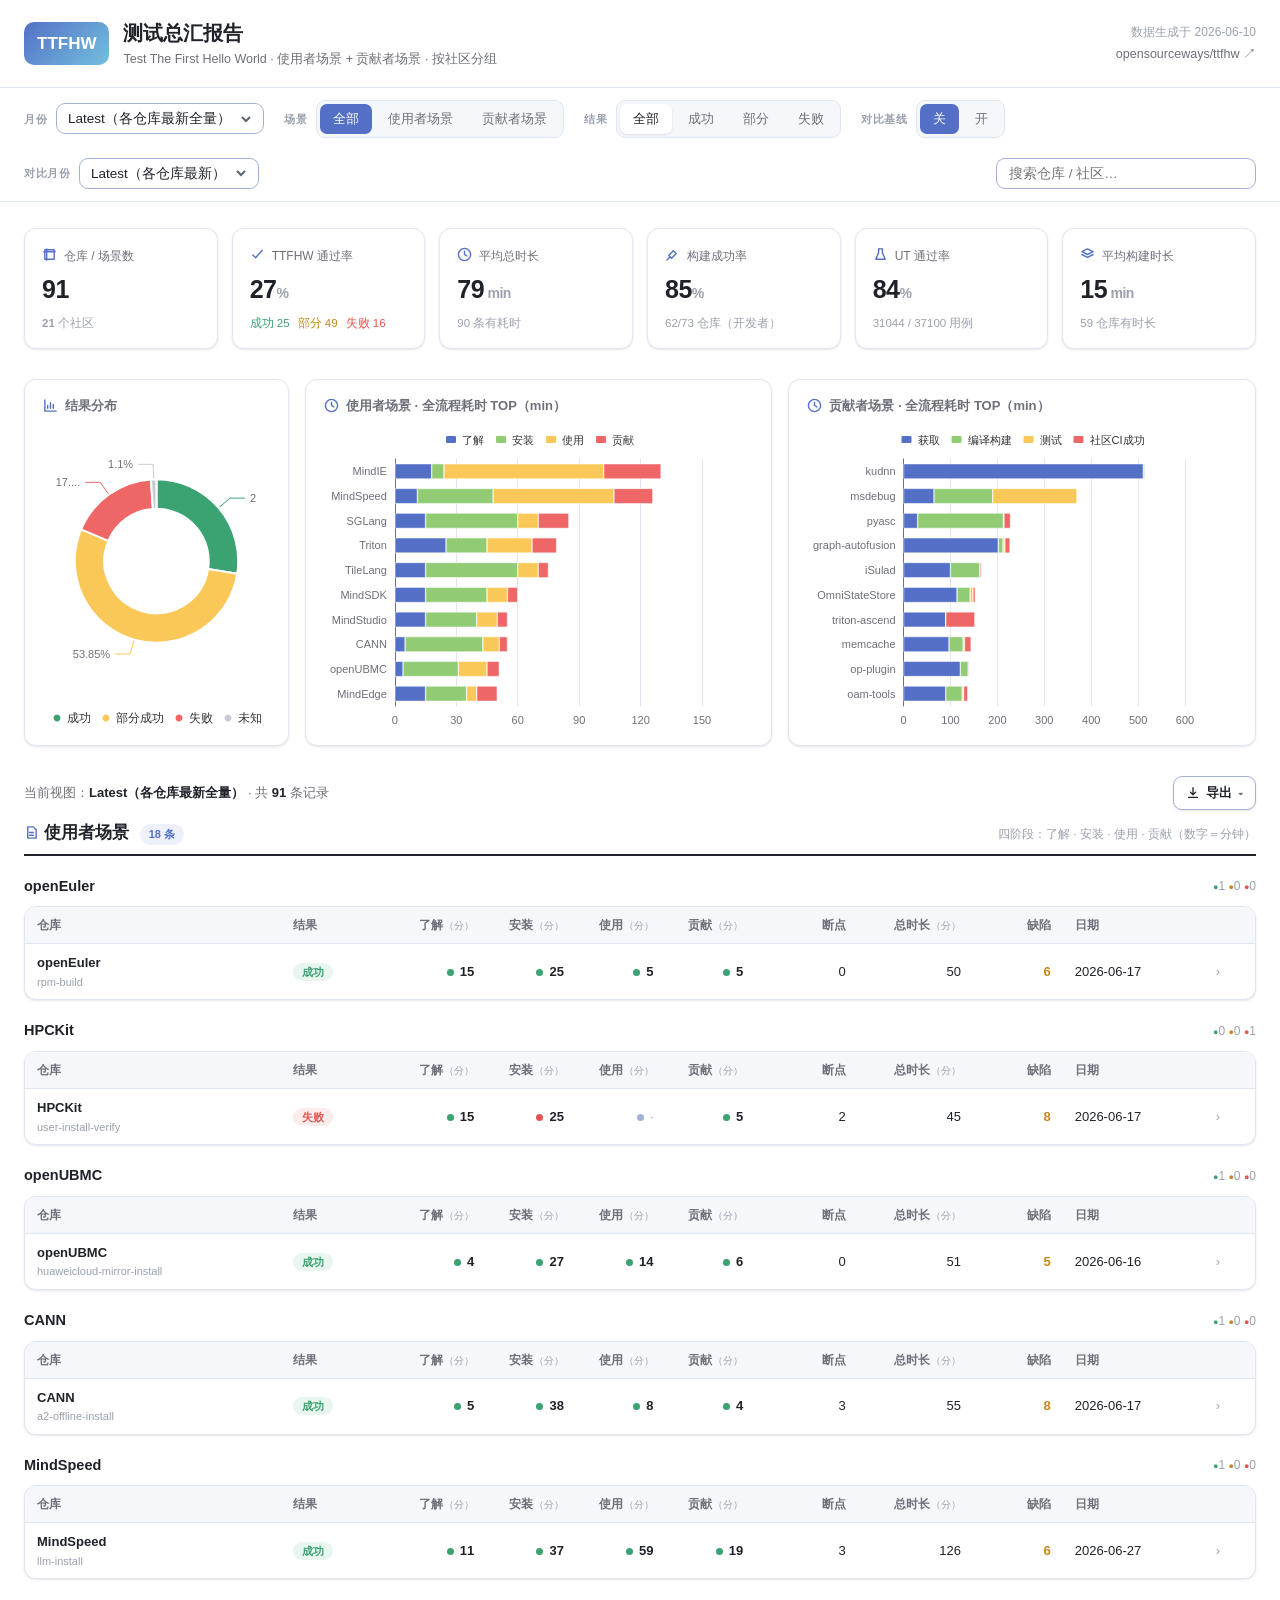
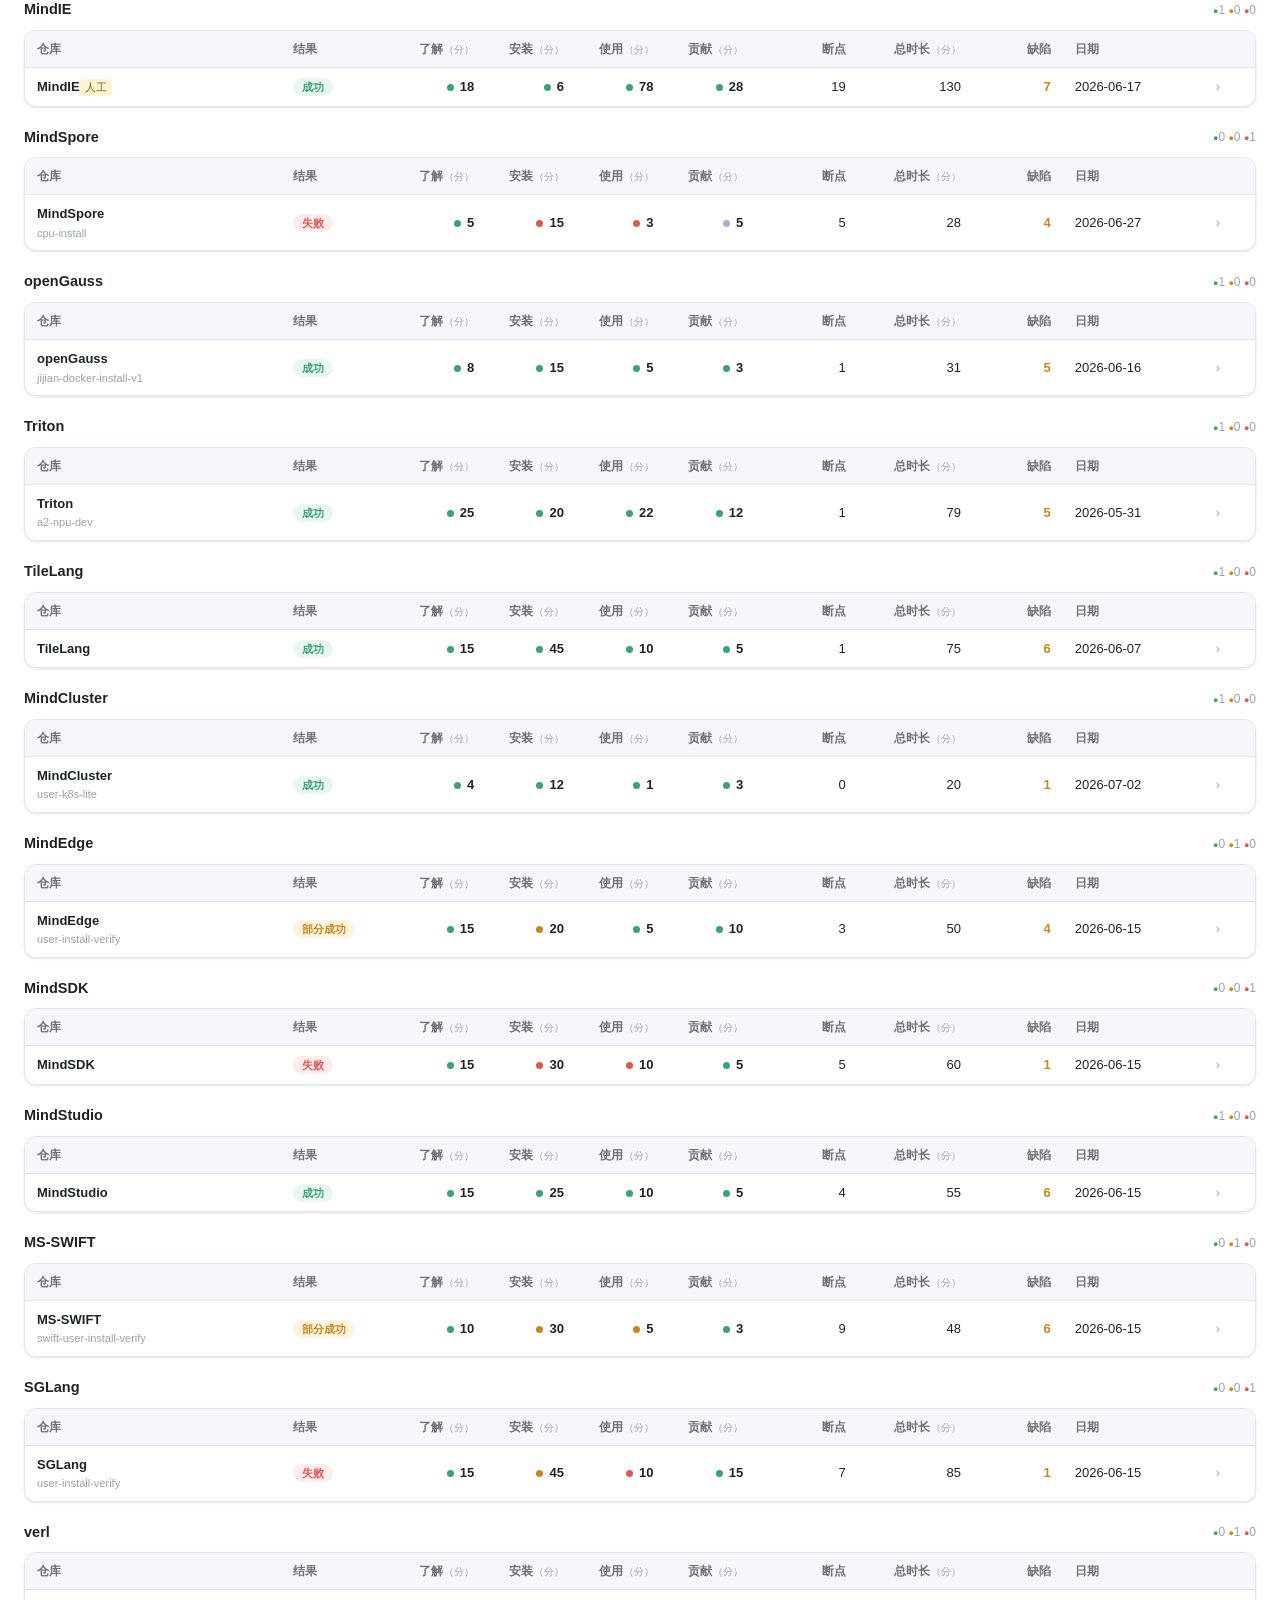
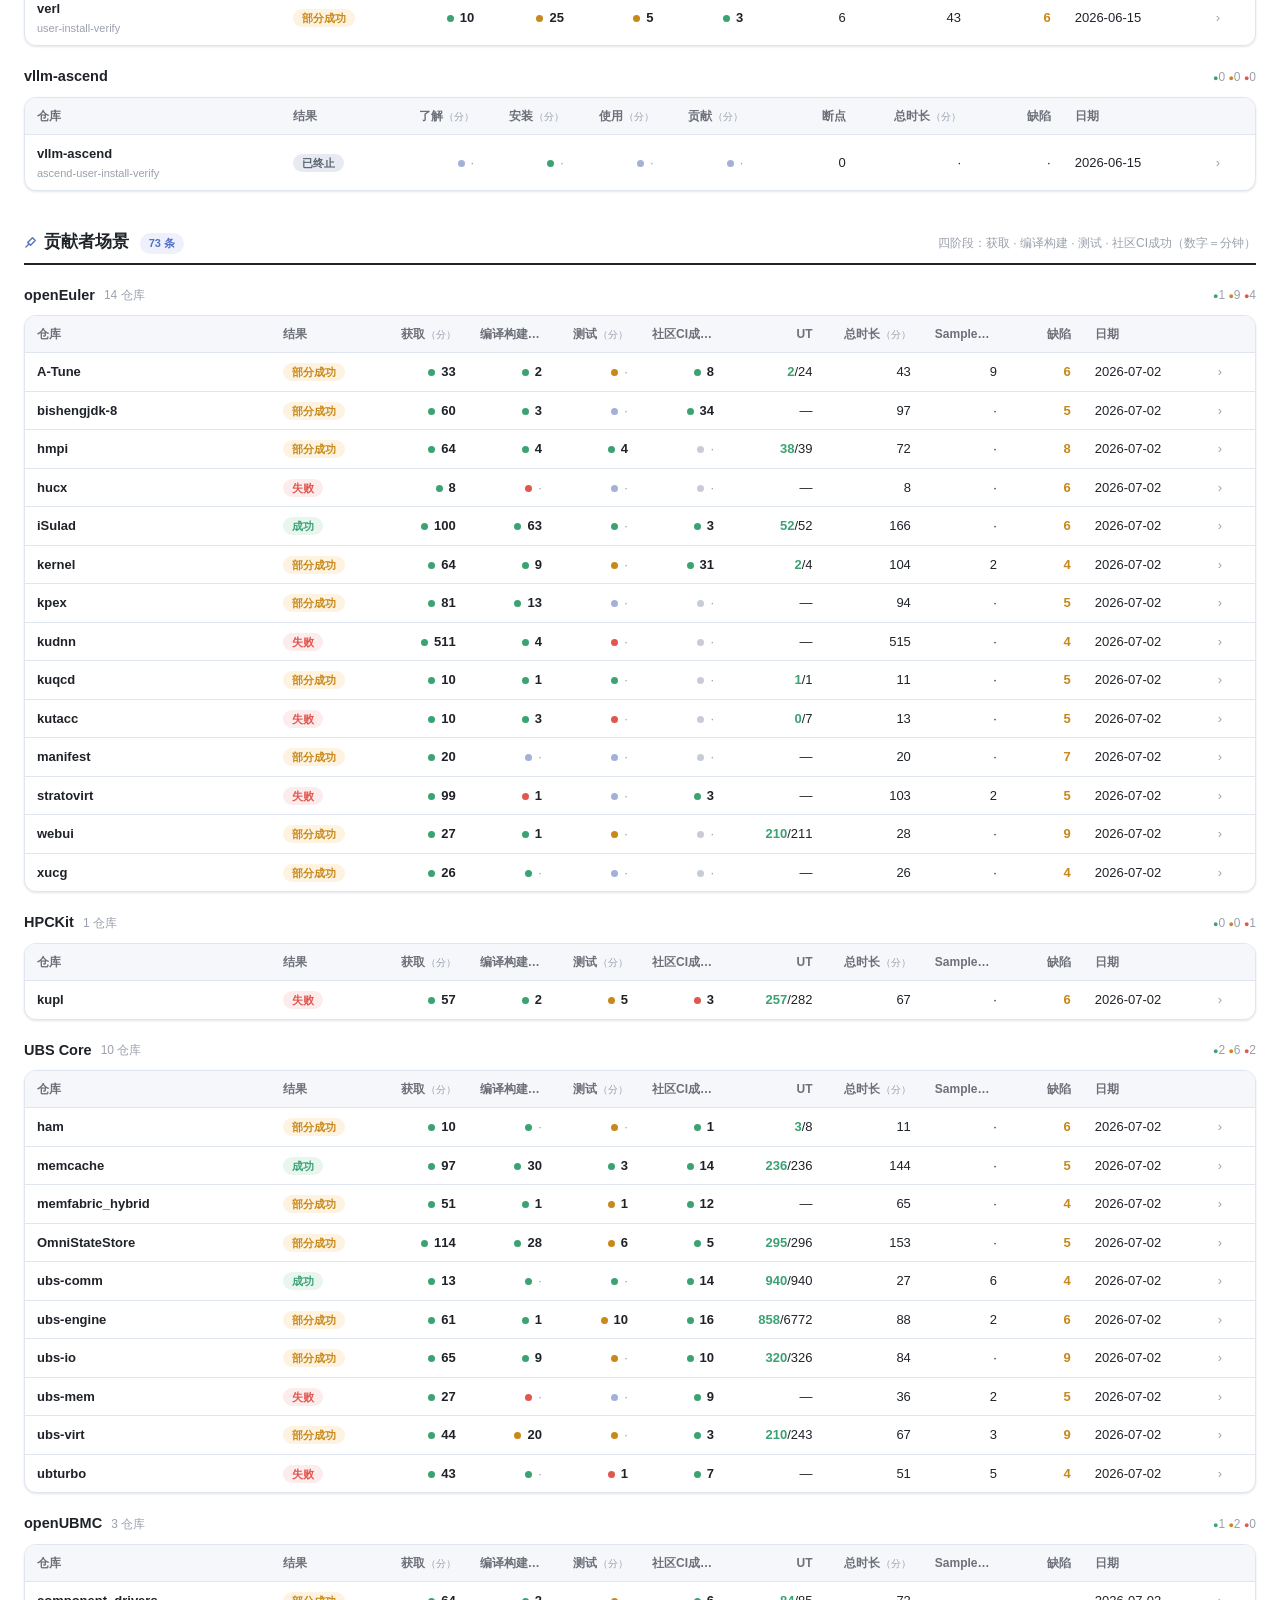
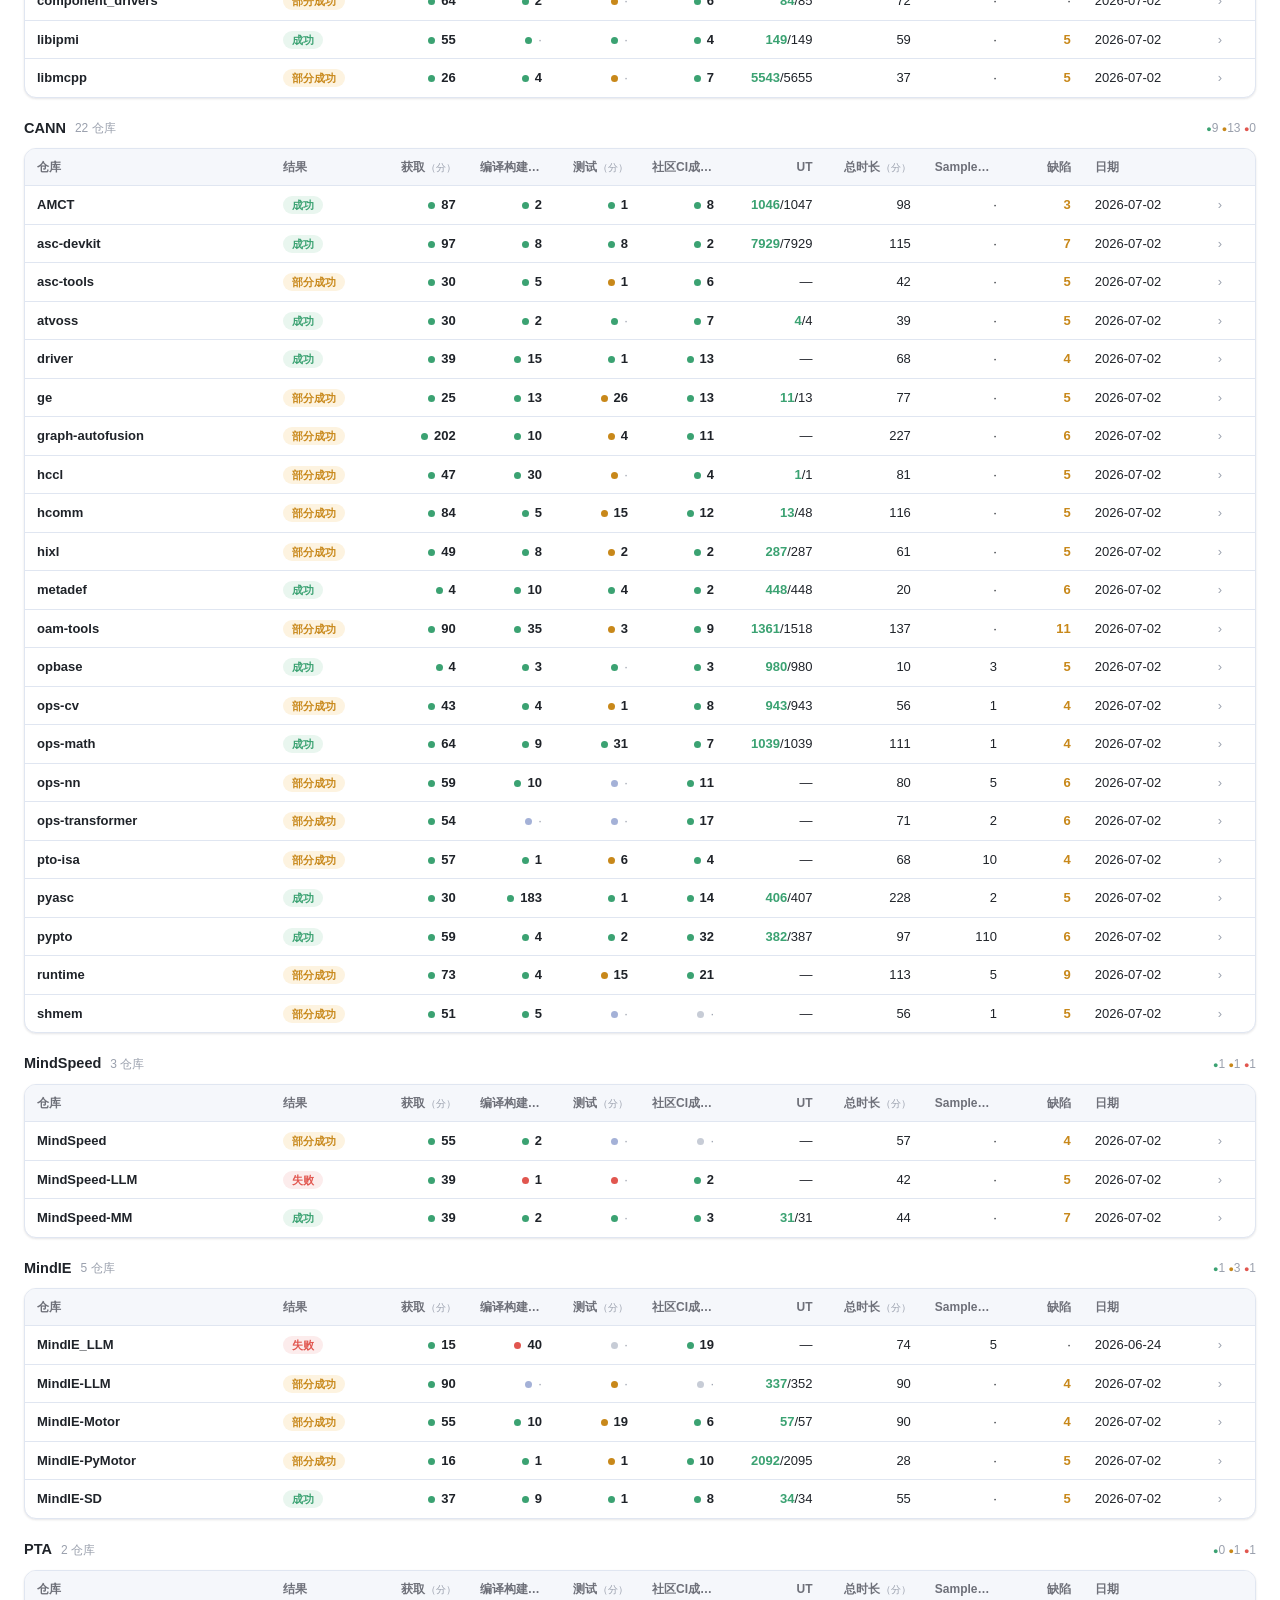
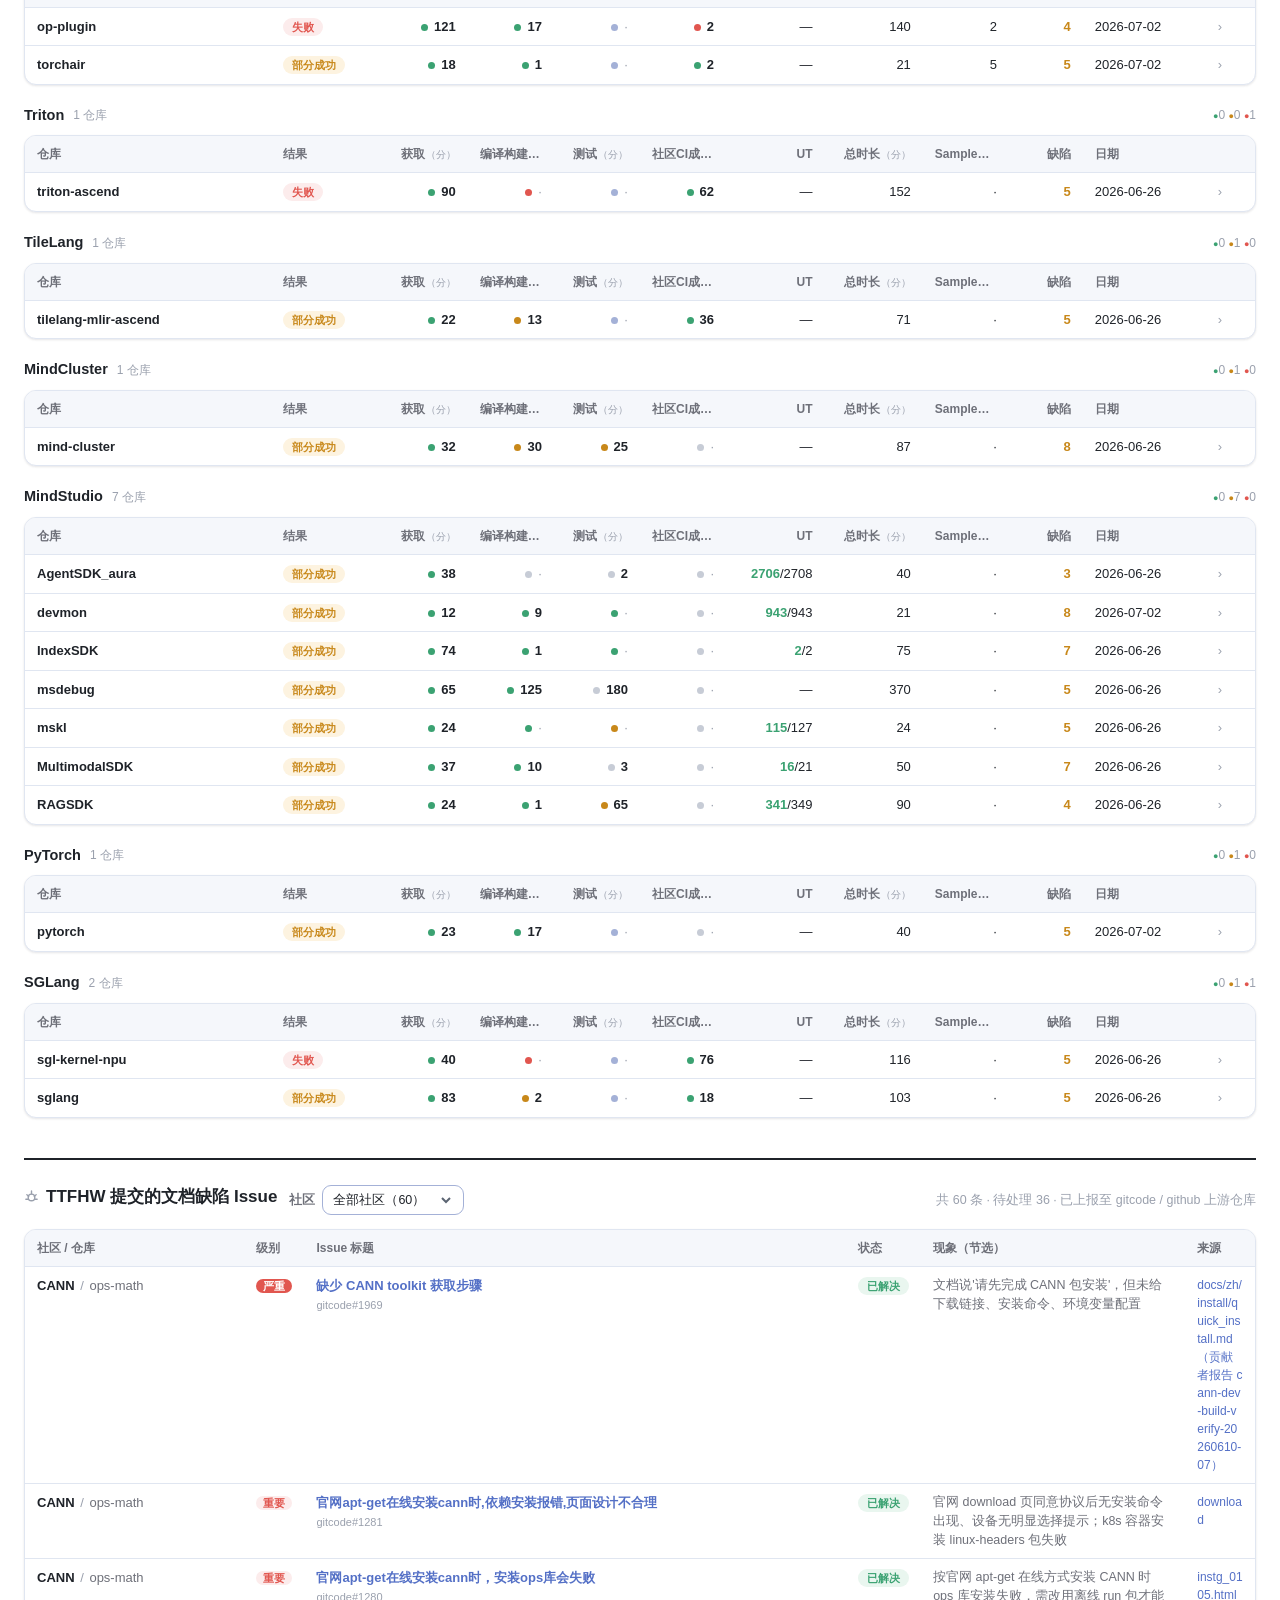
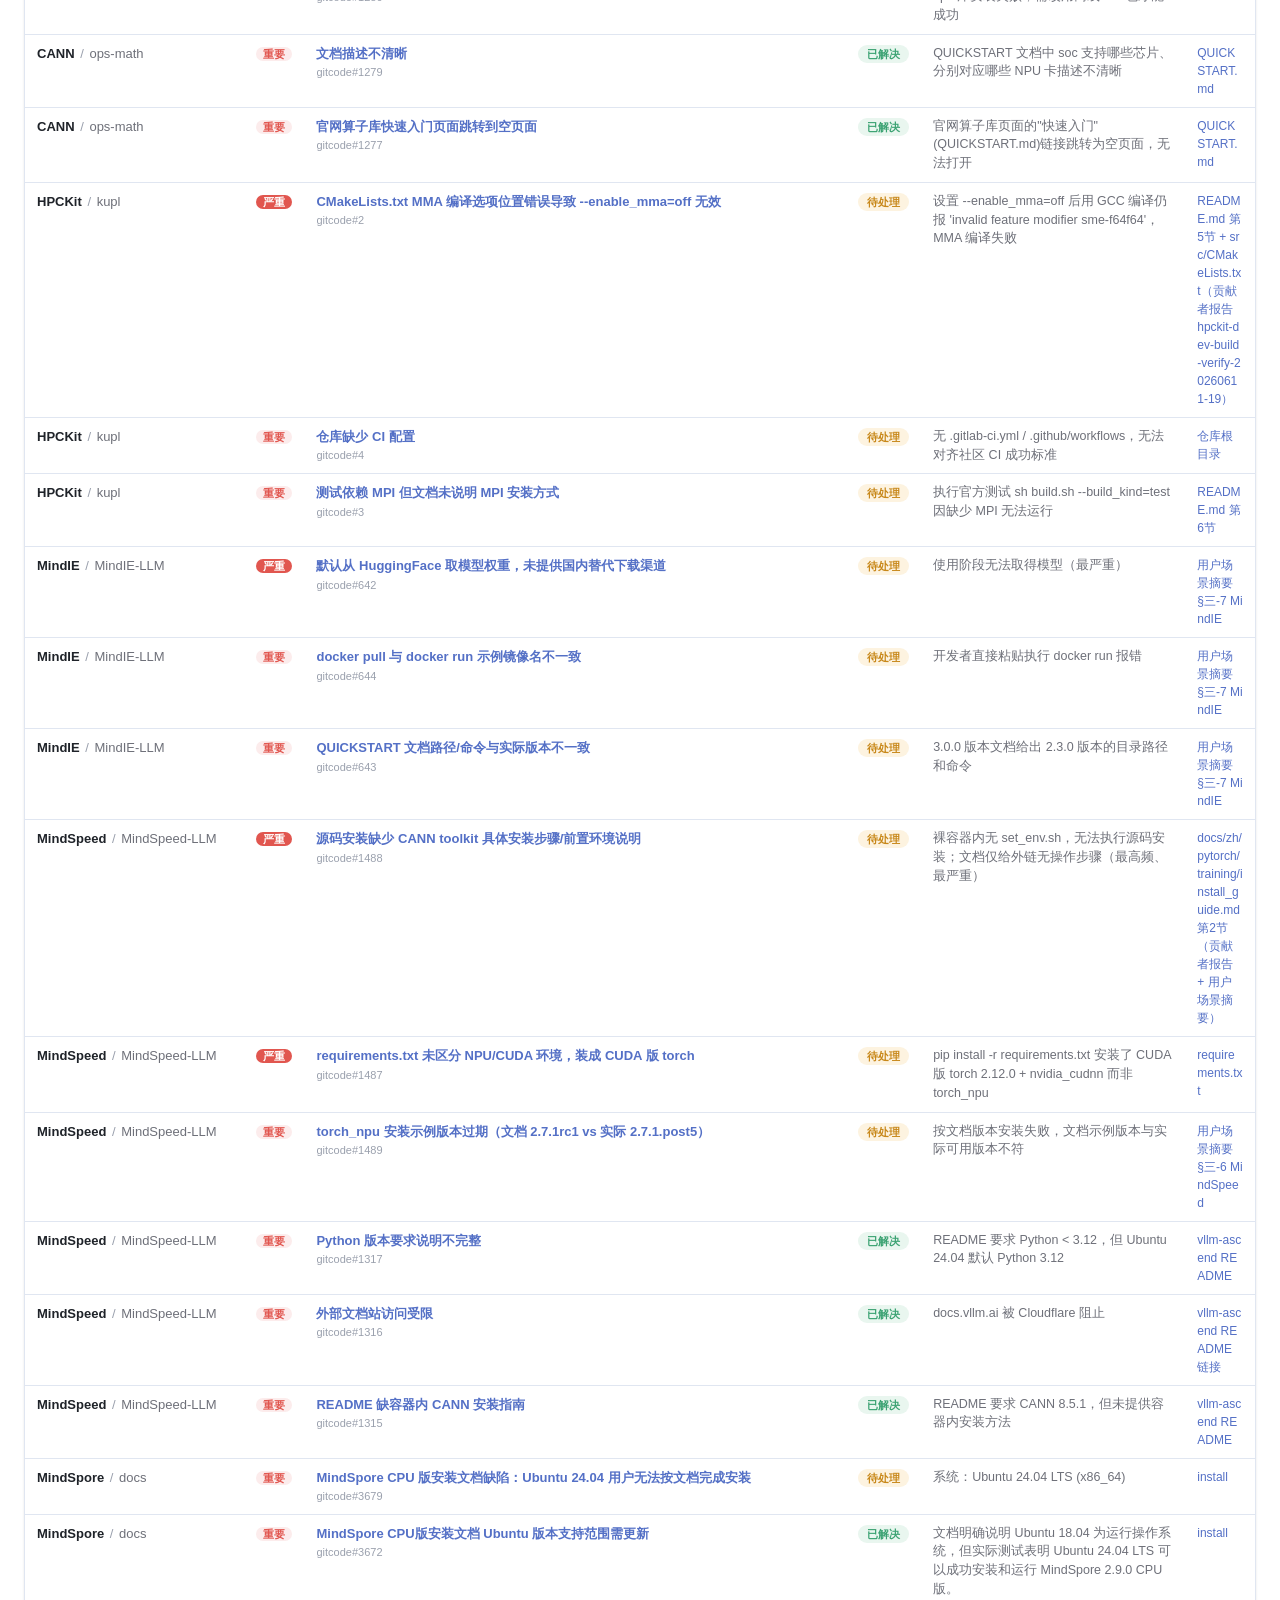
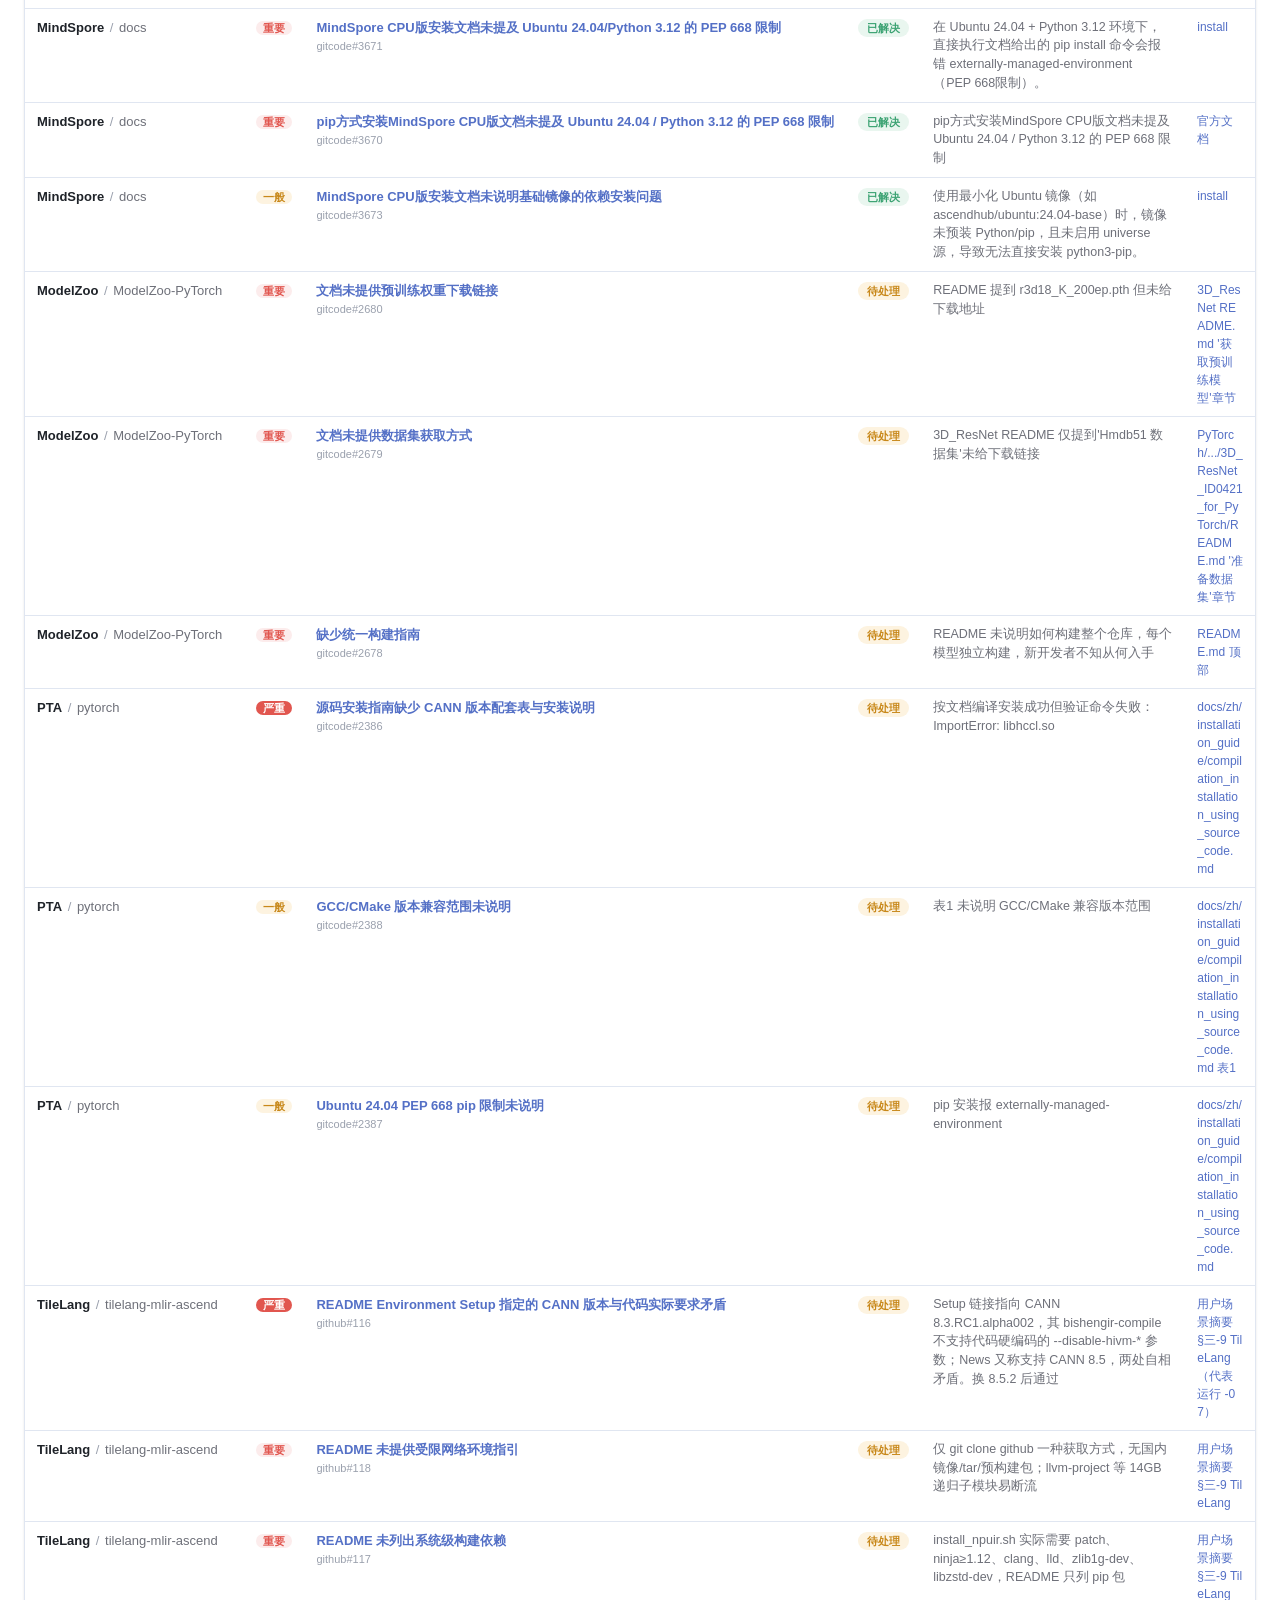
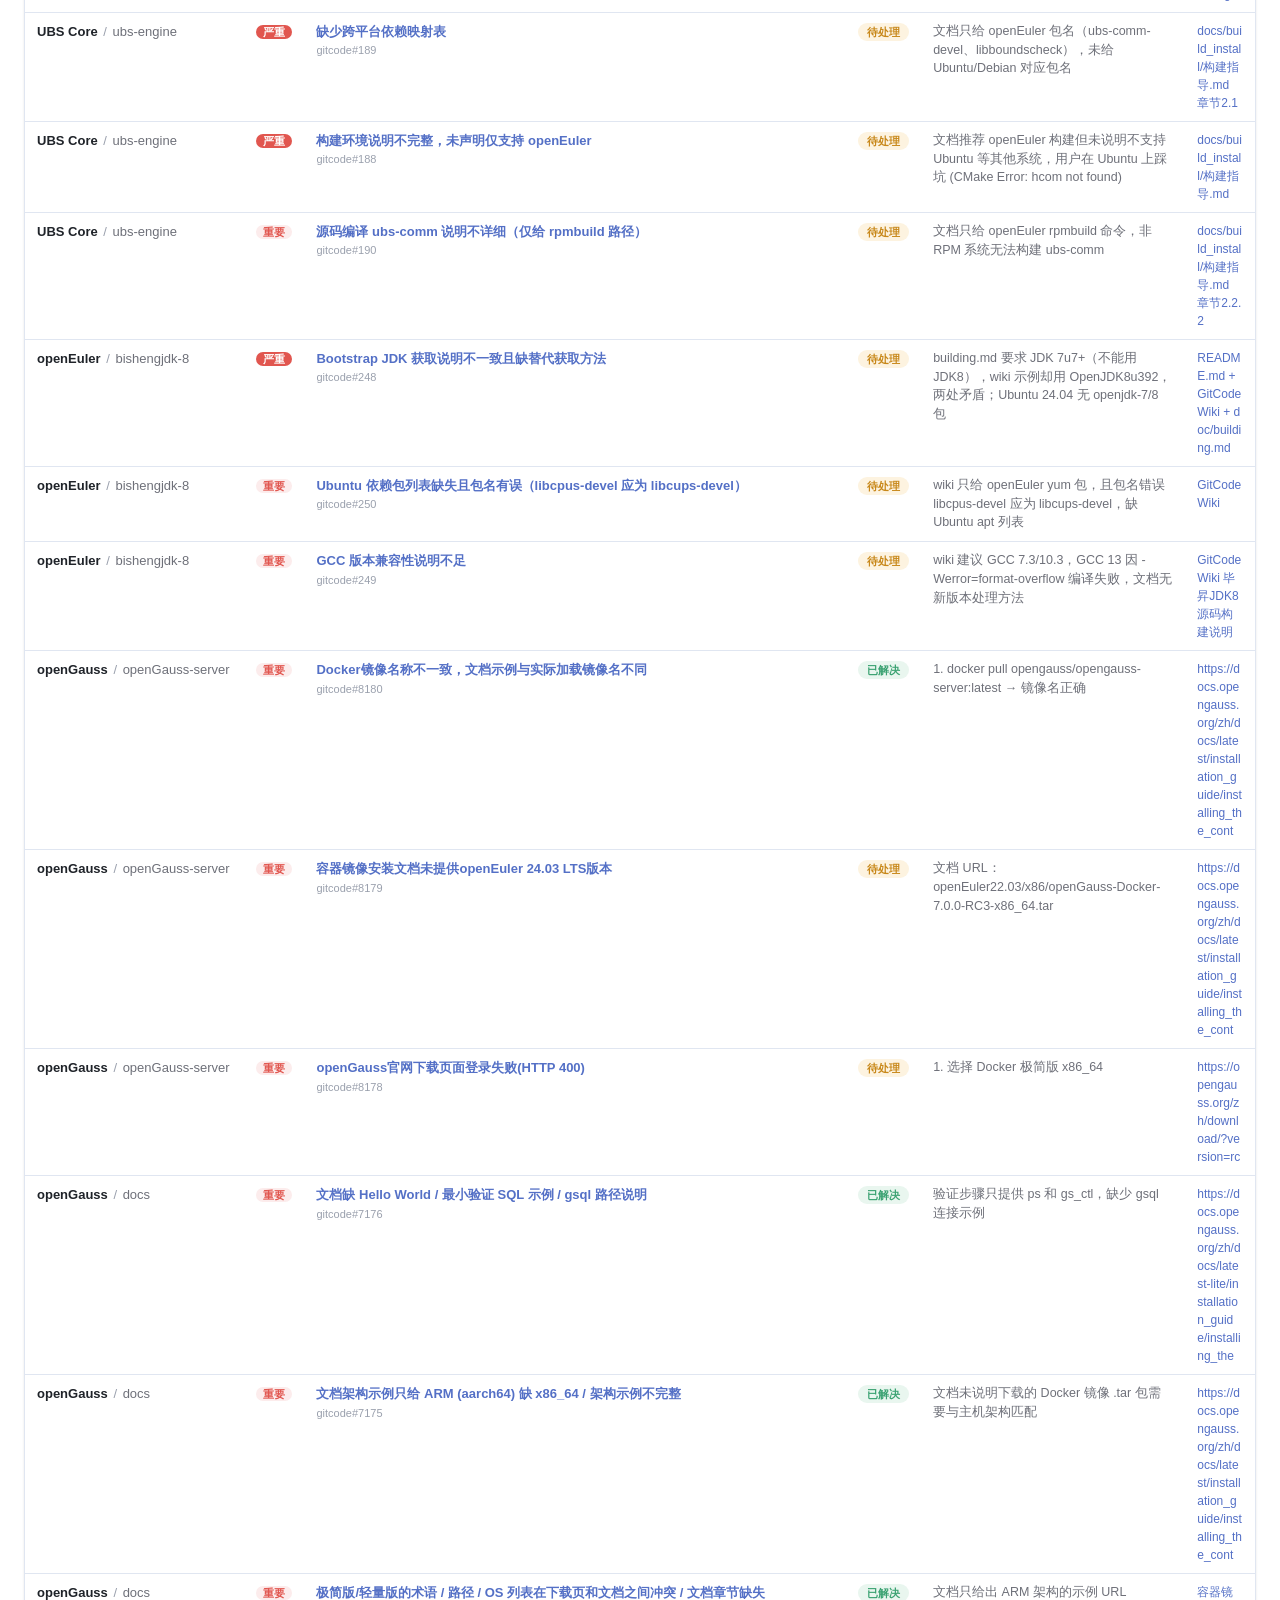
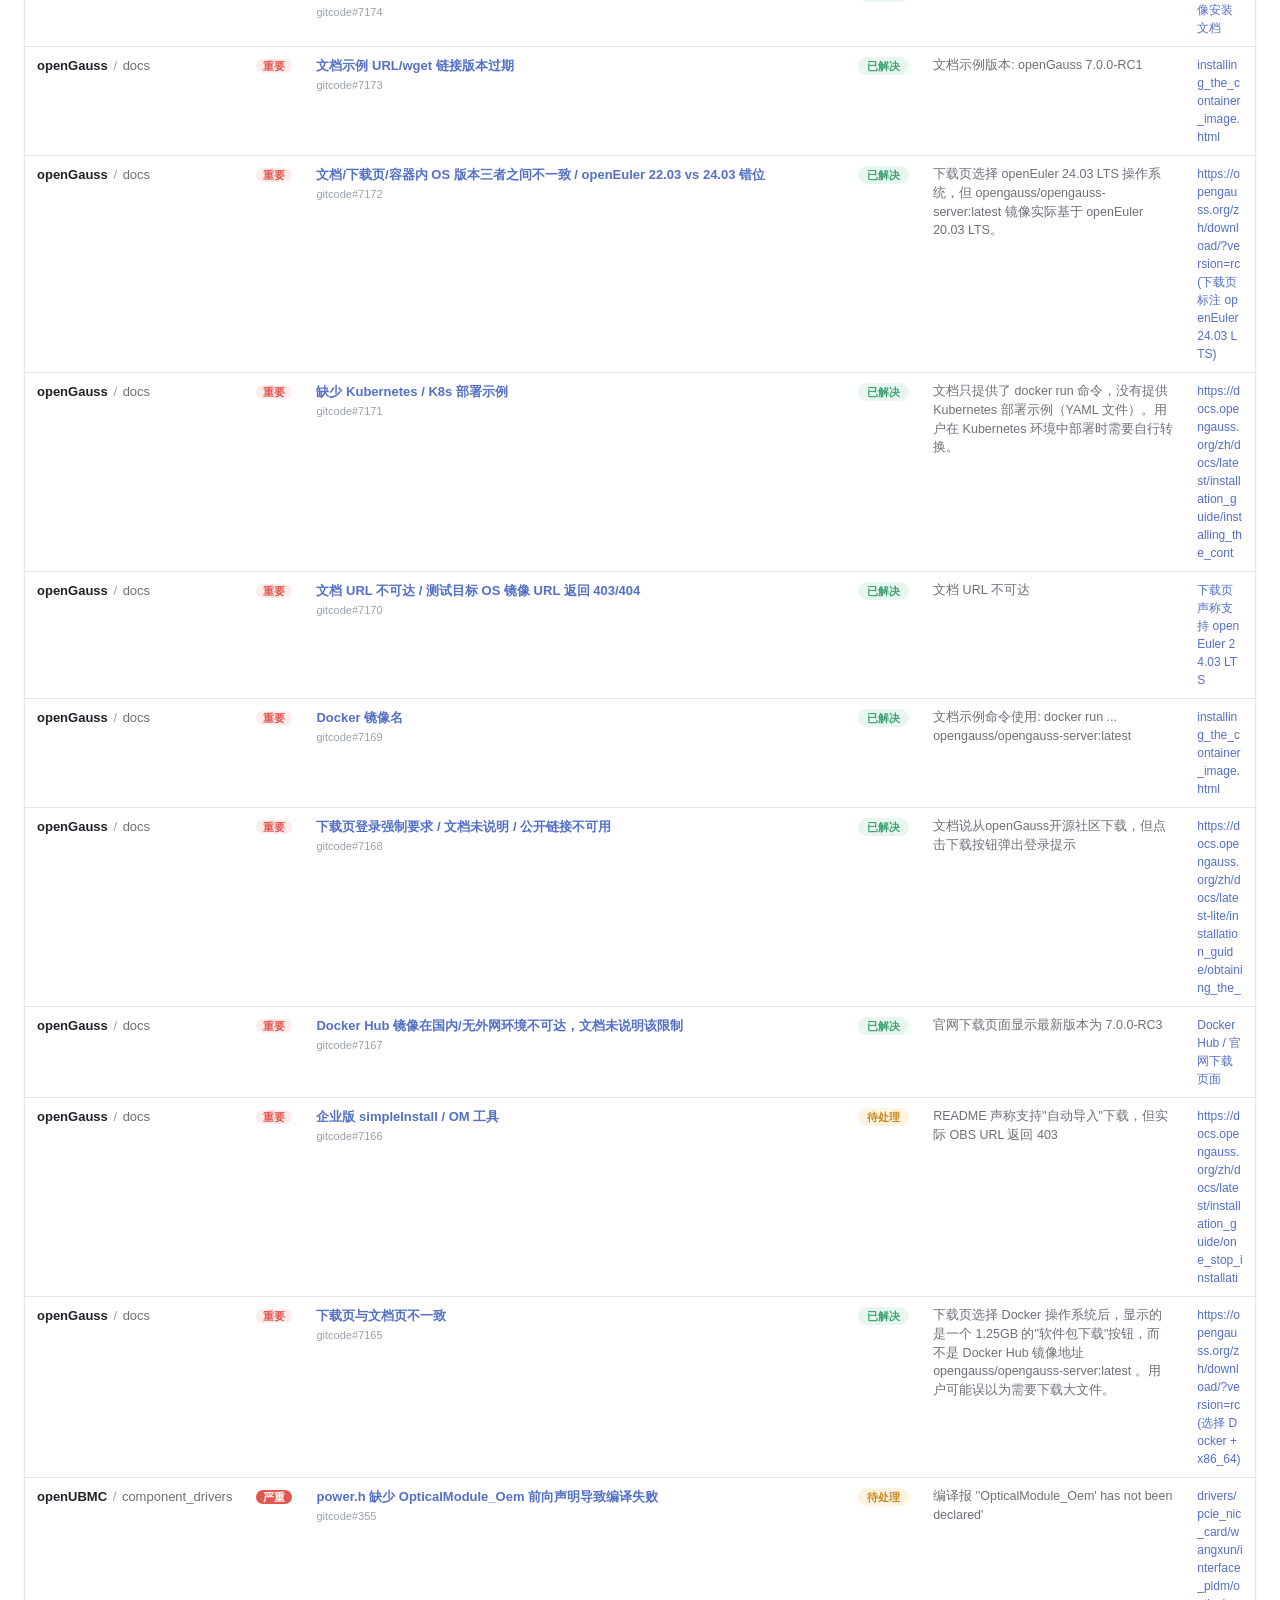
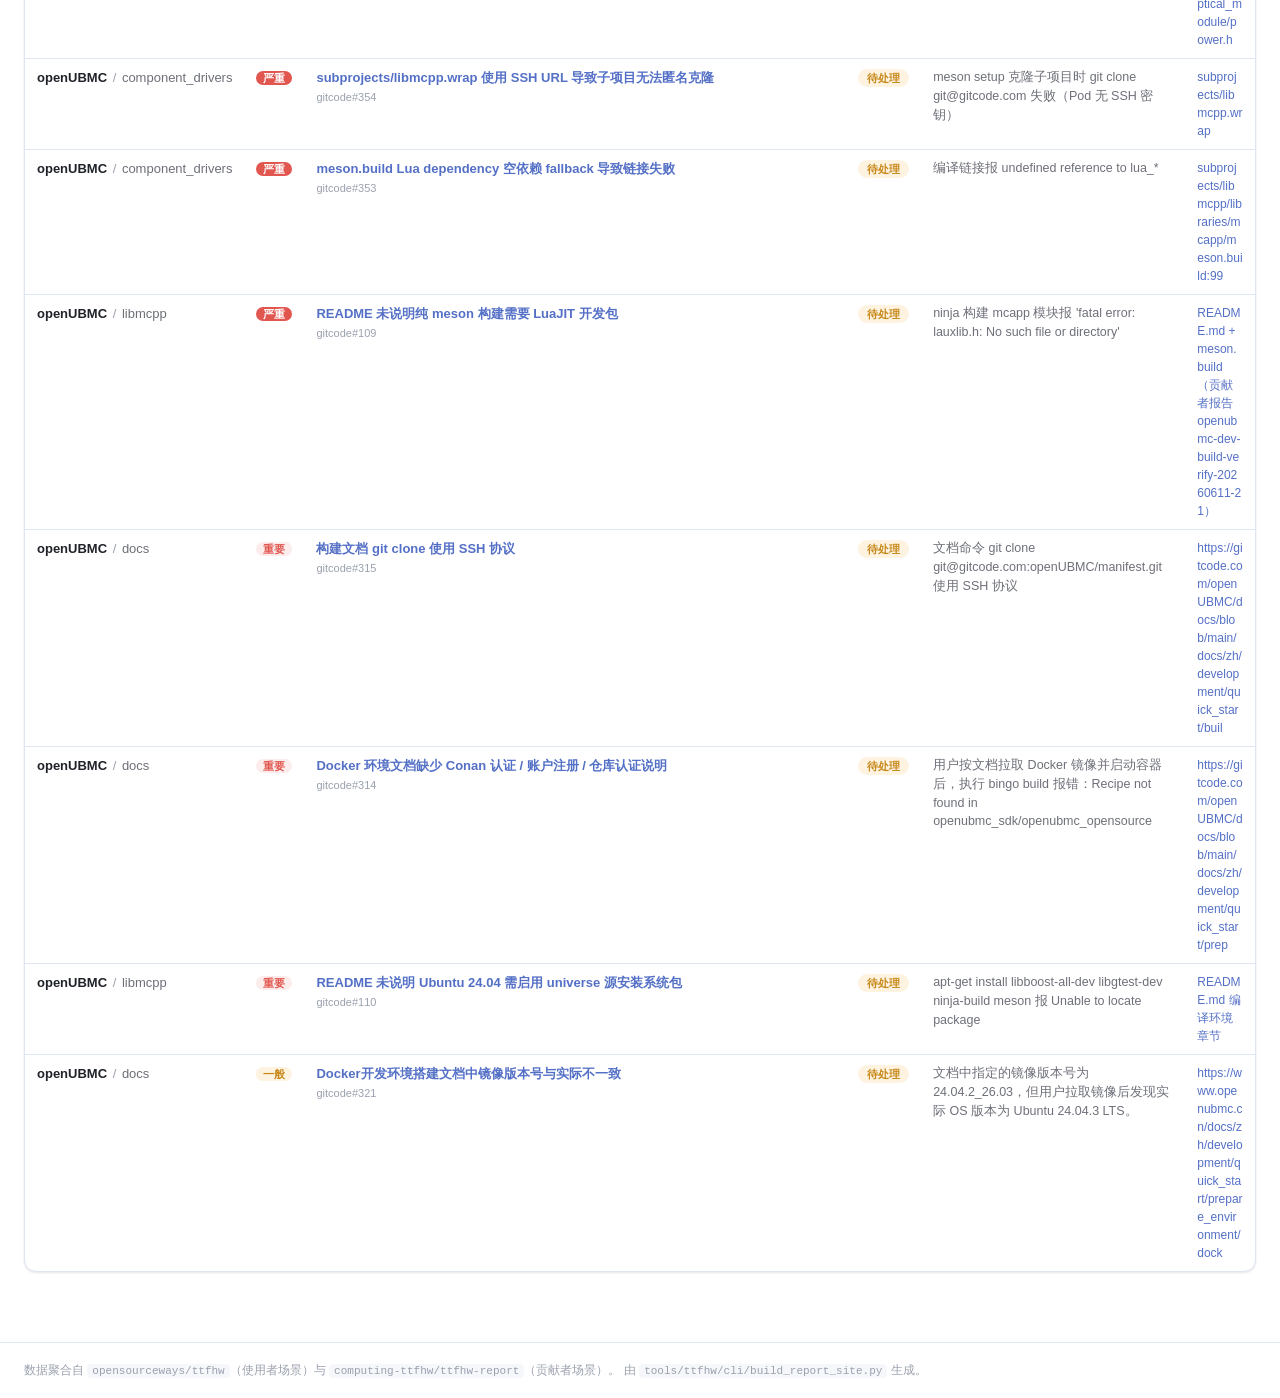
==== index.html @ 5ee88b04 "fix(report): 使用者场景详情页缺陷级别抽取 + 历史记录显示摘要 问题1（缺陷 级别/来源/建议 空白）：使用者场景源数据是扁平字符串、级别写在标题括号里 （如「版本信息过期（重要）」），" ====
<!DOCTYPE html>
<html lang="zh-CN">
<head>
  <meta charset="UTF-8" />
  <meta name="viewport" content="width=device-width, initial-scale=1.0" />
  <title>TTFHW 测试总汇报告</title>
  <meta name="description" content="TTFHW —— 使用者场景 + 贡献者场景 文档可用性测试总汇报告，按社区分组、按月份筛选" />
  <script>
    // SPA 干净路径回退解码：404.html 把 /report/WSL_x 重定向到 /?/report/WSL_x，这里还原成 /report/WSL_x
    (function (l) {
      if (l.search[1] === "/") {
        var decoded = l.search.slice(1).split("&").map(function (s) { return s.replace(/~and~/g, "&"); }).join("?");
        window.history.replaceState(null, null, l.pathname.slice(0, -1) + decoded + l.hash);
      }
    }(window.location));
  </script>
  <link rel="stylesheet" href="./styles.css?v=20260707a" />
</head>
<body>
  <header class="site-header">
    <div class="header-inner">
      <div class="brand">
        <span class="logo">TTFHW</span>
        <div class="brand-text">
          <h1>测试总汇报告</h1>
          <p>Test The First Hello World · 使用者场景 + 贡献者场景 · 按社区分组</p>
        </div>
      </div>
      <div class="header-meta">
        <span id="genAt" class="gen-at"></span>
        <a class="repo-link" href="https://github.com/opensourceways/ttfhw" target="_blank" rel="noopener">opensourceways/ttfhw ↗</a>
      </div>
    </div>
  </header>

  <div class="controls">
    <div class="controls-inner">
      <div class="control-group">
        <label for="monthSel">月份</label>
        <select id="monthSel" class="select"></select>
      </div>
      <div class="control-group">
        <label>场景</label>
        <div id="scenarioTabs" class="tabs">
          <button class="tab active" data-scenario="all">全部</button>
          <button class="tab" data-scenario="user">使用者场景</button>
          <button class="tab" data-scenario="developer">贡献者场景</button>
        </div>
      </div>
      <div class="control-group">
        <label>结果</label>
        <div id="resultChips" class="chips">
          <button class="chip active" data-result="all">全部</button>
          <button class="chip" data-result="success">成功</button>
          <button class="chip" data-result="partial">部分</button>
          <button class="chip" data-result="failed">失败</button>
        </div>
      </div>
      <div class="control-group">
        <label>对比基线</label>
        <div id="cmpToggle" class="tabs">
          <button class="tab active" data-cmp="off">关</button>
          <button class="tab" data-cmp="on">开</button>
        </div>
      </div>
      <div class="control-group" id="cmpMonthGroup" hidden>
        <label for="cmpMonthSel">对比月份</label>
        <select id="cmpMonthSel" class="select"></select>
      </div>
      <div class="control-group grow">
        <input id="search" class="search" type="search" placeholder="搜索仓库 / 社区…" />
      </div>
    </div>
  </div>

  <main class="container">
    <section id="stats" class="stats"></section>
    <section id="charts" class="charts"></section>
    <div id="tableToolbar" class="table-toolbar">
      <div class="tt-left" id="ttInfo"></div>
      <div class="tt-right">
        <div class="export-wrap">
          <button id="exportBtn" class="btn-export" type="button"><svg viewBox="0 0 16 16" width="14" height="14" fill="none" stroke="currentColor" stroke-width="1.5" stroke-linecap="round" stroke-linejoin="round"><path d="M8 2v8M5 7l3 3 3-3M3 13h10"/></svg> 导出<span class="caret">▾</span></button>
          <div id="exportMenu" class="export-menu" hidden></div>
        </div>
      </div>
    </div>
    <div id="content"></div>
    <div id="empty" class="empty" hidden>当前筛选条件下没有数据。</div>
    <section id="issues" class="issues-section"></section>
  </main>

  <footer class="site-footer">
    <p>数据聚合自 <code>opensourceways/ttfhw</code>（使用者场景）与 <code>computing-ttfhw/ttfhw-report</code>（贡献者场景）。
       由 <code>tools/ttfhw/cli/build_report_site.py</code> 生成。</p>
  </footer>

  <script src="./vendor/echarts.min.js"></script>
  <script src="./app.js?v=20260707a"></script>
</body>
</html>
---- styles.css ----
:root {
  /* 配色对齐 ECharts 主题 metrics/v5.json：主蓝 #5470c6 / 绿 #3ba272 / 黄 #fac858 / 红 #ee6666 / 文字灰 #6E7079 / 边框 #E0E6F1 */
  --bg: #ffffff;
  --bg-soft: #f5f7fb;
  --bg-sub: #fafbfd;
  --border: #E0E6F1;
  --border-strong: #A4B1D7;
  --text: #1f2329;
  --text-dim: #6E7079;
  --text-faint: #9aa0ad;
  --accent: #5470c6;
  --accent-soft: #eef1fb;
  --success: #3ba272; --success-bg: #e9f6ef;
  --partial: #c8881a; --partial-bg: #fdf3e0;
  --failed: #e1564f;  --failed-bg: #fcecec;
  --notrun: #A4B1D7;  --notrun-bg: #eef1f7;
  --unknown:#c7ccd6;  --unknown-bg:#f2f4f8;
  --radius: 12px;
  --shadow: 0 1px 2px rgba(16,24,40,.05), 0 1px 3px rgba(16,24,40,.06);
  --shadow-md: 0 4px 16px -4px rgba(16,24,40,.12);
}
* { box-sizing: border-box; }
html { scroll-behavior: smooth; }
body {
  margin: 0; background: var(--bg); color: var(--text);
  font-family: -apple-system, BlinkMacSystemFont, "Segoe UI", "PingFang SC", "Microsoft YaHei", Roboto, Arial, sans-serif;
  -webkit-font-smoothing: antialiased; font-size: 14px; line-height: 1.5;
}
a { color: var(--accent); text-decoration: none; }
a:hover { text-decoration: underline; }
.mono { font-variant-numeric: tabular-nums; font-feature-settings: "tnum"; }

/* Header */
.site-header { border-bottom: 1px solid var(--border); background: var(--bg); }
.header-inner { max-width: 1280px; margin: 0 auto; padding: 18px 24px; display: flex; align-items: center; justify-content: space-between; gap: 16px; flex-wrap: wrap; }
.brand { display: flex; align-items: center; gap: 14px; }
.logo { font-weight: 800; font-size: 17px; padding: 9px 13px; border-radius: 10px; background: linear-gradient(135deg, #5470c6, #73c0de); color: #fff; }
.brand-text h1 { margin: 0; font-size: 20px; font-weight: 700; }
.brand-text p { margin: 2px 0 0; color: var(--text-dim); font-size: 12.5px; }
.header-meta { display: flex; flex-direction: column; align-items: flex-end; gap: 4px; }
.gen-at { color: var(--text-faint); font-size: 12px; }
.repo-link { color: var(--text-dim); font-size: 12.5px; }

/* Controls */
.controls { position: sticky; top: 0; z-index: 30; background: rgba(255,255,255,.9); backdrop-filter: blur(10px); border-bottom: 1px solid var(--border); }
.controls-inner { max-width: 1280px; margin: 0 auto; padding: 12px 24px; display: flex; align-items: center; gap: 20px; flex-wrap: wrap; }
.control-group { display: flex; align-items: center; gap: 9px; }
.control-group.grow { flex: 1; justify-content: flex-end; min-width: 160px; }
.control-group > label { color: var(--text-faint); font-size: 11px; text-transform: uppercase; letter-spacing: .5px; font-weight: 600; }
.select { appearance: none; background: var(--bg); color: var(--text); border: 1px solid var(--border-strong); border-radius: 9px; padding: 7px 32px 7px 11px; font-size: 13.5px; cursor: pointer;
  background-image: url("data:image/svg+xml,%3Csvg xmlns='http://www.w3.org/2000/svg' width='12' height='12' fill='none' stroke='%235b6472' stroke-width='2'%3E%3Cpath d='M2 4l4 4 4-4'/%3E%3C/svg%3E"); background-repeat: no-repeat; background-position: right 11px center; }
.select:hover { border-color: var(--accent); }
.tabs, .chips { display: flex; gap: 3px; background: var(--bg-soft); padding: 3px; border-radius: 9px; border: 1px solid var(--border); }
.tab, .chip { border: 0; background: transparent; color: var(--text-dim); padding: 6px 13px; border-radius: 7px; cursor: pointer; font-size: 13px; font-weight: 500; }
.tab:hover, .chip:hover { color: var(--text); }
.tab.active { background: var(--accent); color: #fff; }
.chip.active { background: #fff; color: var(--text); box-shadow: var(--shadow); }
.chip[data-result="success"].active { color: var(--success); }
.chip[data-result="partial"].active { color: var(--partial); }
.chip[data-result="failed"].active { color: var(--failed); }
.search { background: var(--bg); border: 1px solid var(--border-strong); color: var(--text); border-radius: 9px; padding: 7px 12px; font-size: 13.5px; width: 100%; max-width: 260px; }
.search:focus { outline: none; border-color: var(--accent); }

.container { max-width: 1280px; margin: 0 auto; padding: 26px 24px 70px; }

/* Stats dashboard */
.stats { display: grid; grid-template-columns: repeat(auto-fit, minmax(160px, 1fr)); gap: 14px; margin-bottom: 30px; }
.stat { background: var(--bg); border: 1px solid var(--border); border-radius: var(--radius); padding: 15px 17px; box-shadow: var(--shadow); }
.stat .v { font-size: 25px; font-weight: 750; letter-spacing: -.5px; }
.stat .v small { font-size: 14px; font-weight: 600; color: var(--text-faint); }
.stat .k { color: var(--text-dim); font-size: 12px; margin-top: 3px; }
.stat .sub { margin-top: 7px; font-size: 11.5px; color: var(--text-faint); display: flex; gap: 8px; flex-wrap: wrap; }
.stat .sub b { font-weight: 600; }
.s-succ { color: var(--success); } .s-part { color: var(--partial); } .s-fail { color: var(--failed); }

/* Scenario block */
.scenario-block { margin-bottom: 38px; }
.scenario-head { display: flex; align-items: baseline; gap: 11px; margin: 0 0 4px; padding-bottom: 8px; border-bottom: 2px solid var(--text); }
.scenario-head h2 { margin: 0; font-size: 17px; font-weight: 700; }
.scenario-head .pill { font-size: 11px; font-weight: 600; padding: 2px 9px; border-radius: 999px; background: var(--accent-soft); color: var(--accent); }
.scenario-head .legend { margin-left: auto; color: var(--text-faint); font-size: 12px; }

/* Community group */
.community { margin-top: 20px; }
.community-head { display: flex; align-items: center; gap: 9px; margin-bottom: 9px; }
.community-head .name { font-size: 14.5px; font-weight: 700; }
.community-head .count { color: var(--text-faint); font-size: 12px; }
.community-head .mini { margin-left: auto; font-size: 12px; color: var(--text-faint); }

/* Table */
.tbl-wrap { overflow-x: auto; border: 1px solid var(--border); border-radius: var(--radius); box-shadow: var(--shadow); background: var(--bg); }
table { width: 100%; border-collapse: collapse; font-size: 13px; min-width: 720px; }
thead th { background: var(--bg-soft); color: var(--text-dim); font-weight: 600; text-align: left; padding: 9px 12px; border-bottom: 1px solid var(--border); white-space: nowrap; font-size: 12px; }
thead th.num, tbody td.num { text-align: right; font-variant-numeric: tabular-nums; }
tbody td { padding: 9px 12px; border-bottom: 1px solid var(--border); white-space: nowrap; }
tbody tr { cursor: pointer; }
tbody tr:hover { background: var(--accent-soft); }
tbody tr:last-child td { border-bottom: 0; }
.ctbl { table-layout: fixed; }
.ctbl td, .ctbl th { overflow: hidden; text-overflow: ellipsis; }
.repo-cell { font-weight: 600; color: var(--text); white-space: nowrap; overflow: hidden; text-overflow: ellipsis; }
.repo-cell .scn { display: block; font-weight: 400; color: var(--text-faint); font-size: 11px; margin-top: 1px; }
.phase-cell { font-variant-numeric: tabular-nums; }
.phase-cell .m { font-weight: 600; }
.phase-cell .m.zero { color: var(--text-faint); font-weight: 400; }
.phase-cell::before { content: ""; display: inline-block; width: 7px; height: 7px; border-radius: 50%; margin-right: 6px; vertical-align: middle; background: var(--unknown); }
.phase-cell.success::before { background: var(--success); }
.phase-cell.partial::before { background: var(--partial); }
.phase-cell.failed::before  { background: var(--failed); }
.phase-cell.not_run::before { background: var(--notrun); }

.badge { font-size: 11px; font-weight: 600; padding: 3px 9px; border-radius: 999px; white-space: nowrap; }
.badge.success { color: var(--success); background: var(--success-bg); }
.badge.partial { color: var(--partial); background: var(--partial-bg); }
.badge.failed  { color: var(--failed);  background: var(--failed-bg); }
.badge.unknown { color: var(--text-dim); background: var(--unknown-bg); }
.badge.not_run { color: var(--notrun); background: var(--notrun-bg); }
.badge.terminated { color: #5b6472; background: #e7eaf0; }
.badge.manual { color: #8a5a00; background: #fff3d6; }
.repo-cell .scn.manual { display: inline-block; color: #8a5a00; background: #fff3d6; border-radius: 3px; padding: 0 5px; margin-top: 2px; }
.timeline .tl-row .tl-bp { justify-self: start; margin-left: 8px; font-size: 12px; color: var(--partial, #b06a00); font-variant-numeric: tabular-nums; }
.ut-pass { color: var(--success); font-weight: 600; }
.ut-fail { color: var(--failed); font-weight: 600; }
.defect-n { color: var(--partial); font-weight: 600; }
.link-arrow { color: var(--text-faint); }

.empty { text-align: center; color: var(--text-dim); padding: 60px 0; }

/* Detail page */
.detail { max-width: 1000px; margin: 0 auto; }
.back { display: inline-flex; align-items: center; gap: 6px; margin-bottom: 18px; font-size: 13.5px; }
.detail-head { display: flex; align-items: flex-start; gap: 14px; flex-wrap: wrap; padding-bottom: 18px; border-bottom: 1px solid var(--border); margin-bottom: 22px; }
.detail-head .dh-id h1 { margin: 0; font-size: 24px; }
.detail-head .dh-id .meta { color: var(--text-dim); font-size: 13px; margin-top: 6px; display: flex; gap: 12px; flex-wrap: wrap; }
.detail-head .dh-id .meta .cm { font-weight: 600; color: var(--text); }
.detail-head .spacer { flex: 1; }
.cards { display: grid; grid-template-columns: repeat(auto-fit, minmax(240px, 1fr)); gap: 16px; margin-bottom: 24px; }
.dcard { border: 1px solid var(--border); border-radius: var(--radius); padding: 16px 18px; background: var(--bg); box-shadow: var(--shadow); }
.dcard h3 { margin: 0 0 12px; font-size: 13px; text-transform: uppercase; letter-spacing: .5px; color: var(--text-faint); }
.kv { display: flex; justify-content: space-between; gap: 12px; padding: 5px 0; font-size: 13px; border-bottom: 1px dashed var(--border); }
.kv:last-child { border-bottom: 0; }
.kv .k { color: var(--text-dim); } .kv .val { font-weight: 600; text-align: right; word-break: break-word; }
.codeblock { background: var(--bg-soft); border: 1px solid var(--border); border-radius: 8px; padding: 10px 12px; font-family: ui-monospace, "Cascadia Code", Consolas, monospace; font-size: 12.5px; white-space: pre-wrap; word-break: break-all; color: #2a3550; margin-top: 6px; }
.errblock { background: var(--failed-bg); border-color: #f3c9c9; color: #8a2b2b; }

/* phase timeline (detail) */
.timeline { display: flex; flex-direction: column; gap: 8px; }
.tl-row { display: grid; grid-template-columns: 110px 70px 1fr; align-items: center; gap: 12px; }
.tl-row .tl-name { font-weight: 600; font-size: 13px; }
.tl-row .tl-min { font-variant-numeric: tabular-nums; color: var(--text-dim); font-size: 13px; }
.tl-bar { height: 8px; border-radius: 4px; background: var(--bg-soft); overflow: hidden; }
.tl-bar > i { display: block; height: 100%; border-radius: 4px; }
.bar-success { background: var(--success); } .bar-partial { background: var(--partial); } .bar-failed { background: var(--failed); } .bar-not_run, .bar-unknown { background: var(--notrun); }

.section { margin-bottom: 26px; }
.section > h2 { font-size: 15px; margin: 0 0 12px; }
.dtable { width: 100%; table-layout: fixed; border-collapse: collapse; font-size: 13px; border: 1px solid var(--border); border-radius: var(--radius); overflow: hidden; }
.dtable th { background: var(--bg-soft); text-align: left; padding: 8px 12px; font-size: 12px; color: var(--text-dim); border-bottom: 1px solid var(--border); }
.dtable td { padding: 8px 12px; border-bottom: 1px solid var(--border); vertical-align: top; white-space: normal; word-break: break-word; overflow-wrap: anywhere; }
.dtable tr:last-child td { border-bottom: 0; }
.lvl { font-size: 11px; font-weight: 600; padding: 1px 7px; border-radius: 999px; }
.lvl-重要 { color: var(--failed); background: var(--failed-bg); }
.lvl-一般 { color: var(--partial); background: var(--partial-bg); }
.lvl-提示 { color: var(--text-dim); background: var(--unknown-bg); }
.history-list { display: flex; flex-direction: column; gap: 6px; }
.hist { display: grid; grid-template-columns: 90px 60px 1fr 90px; gap: 12px; align-items: center; padding: 7px 12px; border: 1px solid var(--border); border-radius: 8px; font-size: 13px; cursor: pointer; }
.hist:hover { background: var(--accent-soft); }
.summary-text { background: var(--bg-soft); border-left: 3px solid var(--accent); padding: 12px 16px; border-radius: 0 8px 8px 0; color: var(--text-dim); font-size: 13.5px; }

.site-footer { border-top: 1px solid var(--border); }
.site-footer p { max-width: 1280px; margin: 0 auto; padding: 18px 24px; color: var(--text-faint); font-size: 12px; }
code { background: var(--bg-soft); padding: 1px 5px; border-radius: 4px; font-size: .92em; }
@media (max-width: 640px) { .control-group.grow { justify-content: flex-start; } .header-meta { align-items: flex-start; } }

/* ── icons ── */
.ico { vertical-align: -2px; color: var(--text-faint); flex-shrink: 0; }
.stat-h { display: flex; align-items: center; gap: 7px; color: var(--text-dim); }
.stat-h .ico { color: var(--accent); }
.stat-h .k { font-size: 12px; }
.stat .stat-h + .v { margin-top: 6px; }
.scenario-head h2 .ico, .section > h2 .ico, .chart-card h3 .ico, .dcard h3 .ico { color: var(--accent); }
.community-head .mini .s-succ, .community-head .mini .s-part, .community-head .mini .s-fail { font-size: 9px; }

/* ── charts ── */
.charts { display: grid; grid-template-columns: minmax(190px, 0.85fr) 1.5fr 1.5fr; align-items: start; gap: 16px; margin-bottom: 30px; }
.chart-card { background: var(--bg); border: 1px solid var(--border); border-radius: var(--radius); padding: 16px 18px; box-shadow: var(--shadow); min-width: 0; }
.chart-card h3 { margin: 0 0 14px; font-size: 13px; font-weight: 600; color: var(--text-dim); display: flex; align-items: center; gap: 7px; }
.donut-wrap { display: flex; align-items: center; gap: 16px; }
.donut-legend { display: flex; flex-direction: column; gap: 7px; }
.donut-legend .lg { font-size: 12.5px; color: var(--text-dim); display: flex; align-items: center; gap: 7px; }
.donut-legend .lg i { width: 10px; height: 10px; border-radius: 3px; display: inline-block; }
.donut-legend .lg b { color: var(--text); margin-left: 2px; }
.hbars, .pbars { display: flex; flex-direction: column; gap: 7px; }
.hbar { display: grid; grid-template-columns: 92px 1fr 56px; align-items: center; gap: 10px; cursor: pointer; font-size: 12.5px; }
.hbar:hover .hbar-l { color: var(--accent); }
.hbar-l { color: var(--text-dim); overflow: hidden; text-overflow: ellipsis; white-space: nowrap; }
.hbar-track, .pbar-track { height: 14px; background: var(--bg-soft); border-radius: 4px; overflow: hidden; }
.hbar-track > i, .pbar-track > i { display: block; height: 100%; border-radius: 4px; }
.hbar-v { text-align: right; color: var(--text); font-weight: 600; } .hbar-v small, .pbar-v small { color: var(--text-faint); font-weight: 400; }
.pbar-row { display: grid; grid-template-columns: 92px 1fr 56px; align-items: center; gap: 10px; font-size: 12.5px; }
.pbar-l { color: var(--text-dim); overflow: hidden; text-overflow: ellipsis; white-space: nowrap; }
.pbar-v { text-align: right; font-weight: 600; }

/* ── detail extras ── */
.badge.big { font-size: 13px; padding: 6px 14px; }
.dcard h3 { display: flex; align-items: center; gap: 7px; }
.detail-head .dh-id h1 { display: flex; align-items: center; gap: 8px; }
.dtable .src { color: var(--text-faint); font-size: 12px; }
.timeline .tl-row { grid-template-columns: 96px 64px 1fr 72px; }
.timeline .tl-row .ci-pr { grid-column: 2 / -1; justify-self: start; margin-top: 2px; font-size: 12px; font-variant-numeric: tabular-nums; color: var(--accent, #2f6feb); text-decoration: none; }
.timeline .tl-row .ci-pr:hover { text-decoration: underline; }
.ci-verdict { margin: 0 0 12px; padding: 10px 14px; border-radius: var(--radius); font-size: 13px; line-height: 1.6; }
.ci-verdict.ok { background: rgba(46, 160, 67, 0.12); border: 1px solid rgba(46, 160, 67, 0.4); }
.log-list { display: flex; flex-direction: column; gap: 0; border: 1px solid var(--border); border-radius: var(--radius); overflow: hidden; }
.log-row { display: flex; gap: 11px; padding: 10px 14px; border-bottom: 1px solid var(--border); }
.log-row:last-child { border-bottom: 0; }
.log-dot { width: 8px; height: 8px; border-radius: 50%; margin-top: 5px; flex-shrink: 0; background: var(--notrun); }
.log-row.ok .log-dot { background: var(--success); } .log-row.bad .log-dot { background: var(--failed); }
.log-body { min-width: 0; flex: 1; }
.log-step { font-weight: 600; font-size: 13px; }
.log-cmd { display: block; font-family: ui-monospace, Consolas, monospace; font-size: 12px; color: #2a3550; background: var(--bg-soft); padding: 4px 8px; border-radius: 6px; margin: 4px 0; word-break: break-all; }
.log-out { font-size: 12px; color: var(--text-dim); word-break: break-word; }
@media (max-width: 900px) { .charts { grid-template-columns: 1fr; } }

/* ── full report (rendered markdown / json) ── */
.full-report { border: 1px solid var(--border); border-radius: var(--radius); padding: 18px 22px; background: var(--bg); }
.full-report .md-h { margin: 16px 0 8px; line-height: 1.3; }
.full-report h1.md-h { font-size: 19px; } .full-report h2.md-h { font-size: 16px; border-bottom: 1px solid var(--border); padding-bottom: 5px; }
.full-report h3.md-h { font-size: 14px; } .full-report h4.md-h { font-size: 13px; color: var(--text-dim); }
.full-report .md-p { margin: 7px 0; color: var(--text); font-size: 13.5px; line-height: 1.7; }
.full-report .md-ul, .full-report .md-ol { margin: 7px 0; padding-left: 22px; }
.full-report .md-ul li, .full-report .md-ol li { margin: 4px 0; font-size: 13.5px; line-height: 1.65; }
.full-report .md-q { margin: 8px 0; padding: 6px 14px; border-left: 3px solid var(--accent); background: var(--bg-soft); color: var(--text-dim); border-radius: 0 6px 6px 0; }
.full-report .md-code { background: #0f172a; color: #e2e8f0; padding: 12px 14px; border-radius: 8px; font-family: ui-monospace, Consolas, monospace; font-size: 12px; overflow-x: auto; line-height: 1.5; }
.full-report .md-table { width: 100%; border-collapse: collapse; margin: 10px 0; font-size: 12.5px; }
.full-report .md-table th, .full-report .md-table td { border: 1px solid var(--border); padding: 6px 10px; text-align: left; vertical-align: top; }
.full-report .md-table th { background: var(--bg-soft); }
.full-report code { background: var(--bg-soft); padding: 1px 5px; border-radius: 4px; font-size: 12px; color: #b4317a; }
.full-report hr { border: 0; border-top: 1px solid var(--border); margin: 14px 0; }
.full-report .json-dump { font-family: ui-monospace, Consolas, monospace; font-size: 12px; white-space: pre; color: #1f2d3d; margin: 0; }
.dtable td strong { color: var(--failed); }

/* defect jump-to-report + hints */
.section > h2 .hint, .chart-card h3 .hint { font-size: 11px; font-weight: 400; color: var(--text-faint); margin-left: 8px; }
tr.jumpable { cursor: pointer; }
tr.jumpable:hover { background: var(--accent-soft); }
tr.jumpable td:first-child::after { content: " ↓"; color: var(--accent); font-size: 11px; }
.full-report .md-h.flash { background: #fff7d6; transition: background .4s; border-radius: 6px; padding: 2px 6px; }
.lvl-严重 { color: #fff; background: var(--failed); }

/* ECharts 容器 */
.echart { width: 100%; height: 300px; }
.charts .chart-card { display: flex; flex-direction: column; }
.echart.tall { height: 300px; }

/* ── 底部 TTFHW issue 表 ── */
.issues-section { margin-top: 40px; padding-top: 24px; border-top: 2px solid var(--text); }
.issues-head { display: flex; align-items: baseline; gap: 12px; margin-bottom: 14px; flex-wrap: wrap; }
.issues-head h2 { margin: 0; font-size: 17px; font-weight: 700; display: flex; align-items: center; gap: 7px; }
.issues-filter { display: flex; align-items: center; gap: 7px; }
.issues-filter label { color: var(--text-dim); font-size: 12.5px; font-weight: 600; }
.issues-filter .select { height: 30px; padding: 0 26px 0 10px; font-size: 12.5px; }
.issues-meta { color: var(--text-faint); font-size: 12.5px; margin-left: auto; }
.issues-section table { min-width: 880px; }
.issues-section .issue-title a { font-weight: 600; }
.issues-section .issue-plat { display: block; color: var(--text-faint); font-size: 11px; margin-top: 1px; font-variant-numeric: tabular-nums; }
.issues-section .issue-sym { white-space: normal; max-width: 340px; color: var(--text-dim); font-size: 12.5px; }
.issues-section .issue-src { white-space: normal; max-width: 200px; color: var(--text-faint); font-size: 12px; word-break: break-all; }
.issues-section td { vertical-align: top; }
.issues-section .issue-cr { white-space: nowrap; }
.issues-section .issue-comm { font-weight: 600; color: var(--text); }
.issues-section .issue-sep { color: var(--text-faint); margin: 0 2px; }
.issues-section .issue-repo { color: var(--text-dim); }
.empty.mini { padding: 28px 8px; font-size: 12.5px; color: var(--text-faint); text-align: center; }
.issues-section .lvl-严重 { color: #fff; background: var(--failed); }
.detail-head .json-path { width: 100%; margin-top: 6px; font-size: 12px; color: var(--text-dim); }
.detail-head .json-path code { font-size: 12px; word-break: break-all; color: var(--accent, #2f6feb); }
.detail-head .json-path a { text-decoration: none; }
.detail-head .json-path a:hover code { text-decoration: underline; }
.detail .section h3 { margin: 16px 0 7px; font-size: 13px; font-weight: 700; color: var(--accent); display: flex; align-items: center; gap: 7px; }
.detail .section h3::before { content: ""; width: 3px; height: 13px; background: var(--accent); border-radius: 2px; }
.detail .sub-h { margin: 12px 0 5px; font-size: 12.5px; font-weight: 600; color: var(--text-dim); }
.dtable.kv td:first-child { color: var(--text-dim); font-weight: 500; background: var(--bg-sub); white-space: nowrap; width: 26%; }
.sec-loading { color: var(--text-faint); font-size: 13px; padding: 8px 0; }
.gap-list { margin: 4px 0 0; padding-left: 22px; }
.gap-list li { margin: 0 0 13px; }
.gap-list li::marker { color: var(--accent); font-weight: 700; }
.gap-list .gap-t { font-weight: 600; color: var(--text); }
.gap-list .gap-b { margin-top: 4px; color: var(--text-dim); white-space: pre-wrap; line-height: 1.55; }
.gap-list .src { margin-top: 4px; font-size: 11.5px; color: var(--text-faint); }
.log-out.err { color: var(--failed); }
.tl-res.success { color: var(--success); } .tl-res.failed { color: var(--failed); } .tl-res.partial { color: var(--partial); }
.json-dump { max-height: 560px; overflow: auto; background: var(--bg-soft); border: 1px solid var(--border); border-radius: 8px; padding: 14px; font-size: 12px; line-height: 1.55; white-space: pre; color: var(--text); }

/* ══ 630 基线对比 + 导出工具条 ══════════════════════════════════════════ */
.table-toolbar { display: flex; align-items: center; justify-content: space-between; gap: 12px; flex-wrap: wrap; margin: 4px 0 10px; }
.tt-left { font-size: 13px; color: var(--text-dim); line-height: 1.5; }
.tt-left b { color: var(--text); font-weight: 600; }
.tt-left a { color: var(--accent); text-decoration: none; }
.tt-left a:hover { text-decoration: underline; }
.cmp-vs { color: var(--accent); font-weight: 700; margin: 0 2px; }
.cmp-legend { color: var(--text-faint); font-size: 12px; }
.cmp-legend .lg { padding: 1px 6px; border-radius: 6px; margin-left: 4px; font-weight: 600; }
.cmp-legend .lg.good { color: var(--success); background: var(--success-bg); }
.cmp-legend .lg.bad { color: var(--failed); background: var(--failed-bg); }

/* 导出按钮 + 菜单 */
.export-wrap { position: relative; }
.btn-export { display: inline-flex; align-items: center; gap: 6px; font-size: 13px; font-weight: 600; color: var(--text); background: var(--bg); border: 1px solid var(--border-strong); border-radius: 9px; padding: 7px 12px; cursor: pointer; box-shadow: var(--shadow); transition: background .15s, border-color .15s; }
.btn-export:hover { background: var(--bg-soft); border-color: var(--accent); }
.btn-export.open { border-color: var(--accent); background: var(--accent-soft); }
.btn-export .caret { font-size: 10px; color: var(--text-dim); }
.export-menu { position: absolute; right: 0; top: calc(100% + 6px); z-index: 30; min-width: 240px; background: var(--bg); border: 1px solid var(--border); border-radius: 10px; box-shadow: var(--shadow-md); padding: 6px; }
.export-item { display: flex; align-items: center; gap: 8px; width: 100%; text-align: left; font-size: 13px; color: var(--text); background: none; border: 0; border-radius: 7px; padding: 9px 10px; cursor: pointer; }
.export-item:hover { background: var(--accent-soft); color: var(--accent); }
.export-item .ico { color: var(--text-dim); }

/* 对比表单元格：左基线 → 右对比，箭头/差值上色 */
.cmp-tbl th .th-sub { display: block; font-size: 10px; font-weight: 400; color: var(--text-faint); margin-top: 1px; }
td.cmp { white-space: nowrap; vertical-align: middle; }
.cmp-pair { display: inline-flex; align-items: center; gap: 4px; }
.cmp-pair.res { gap: 3px; }
.cmp-b, .cmp-c { font-variant-numeric: tabular-nums; }
.cmp-b { color: var(--text-faint); }
.cmp-c { color: var(--text); font-weight: 600; }
.cmp-b.win, .cmp-c.win { font-weight: 800; }
.cmp-c.win { color: var(--success); }
.cmp-b.win { color: var(--failed); }
.cmp-sep { color: var(--text-faint); font-size: 11px; }
.cmp-delta { display: inline-block; margin-left: 6px; font-size: 11px; font-weight: 700; padding: 1px 5px; border-radius: 6px; font-variant-numeric: tabular-nums; }
.cmp-delta.good { color: var(--success); background: var(--success-bg); }
.cmp-delta.bad { color: var(--failed); background: var(--failed-bg); }
.cmp-delta.flat { color: var(--text-faint); background: var(--bg-soft); }
.cmp-na { color: var(--text-faint); }
.mini-link { font-size: 10px; color: var(--accent); text-decoration: none; margin-left: 4px; white-space: nowrap; }
.mini-link:hover { text-decoration: underline; }
.cmp-note { margin: 12px 2px 0; padding: 10px 12px; font-size: 12px; line-height: 1.7; color: var(--text-dim); background: var(--bg-soft); border: 1px solid var(--border); border-radius: 9px; }
.cmp-note code { background: var(--bg); border: 1px solid var(--border); border-radius: 5px; padding: 0 4px; margin: 0 1px; font-size: 11px; }
#monthSel:disabled { opacity: .5; cursor: not-allowed; }
@media (max-width: 720px) { .cmp-legend { display: block; margin-top: 3px; } .table-toolbar { align-items: flex-start; } }
.th-unit { font-weight: 400; font-size: 10px; color: var(--text-faint); margin-left: 1px; white-space: nowrap; }
.hist-desc { min-width: 0; overflow: hidden; text-overflow: ellipsis; white-space: nowrap; color: var(--text-dim); }
.hist-dim { color: var(--text-faint); }
.hist-desc .scn { display: inline-block; font-size: 10px; font-weight: 600; color: var(--accent); background: var(--accent-soft); border-radius: 5px; padding: 0 5px; margin-right: 4px; vertical-align: 1px; }
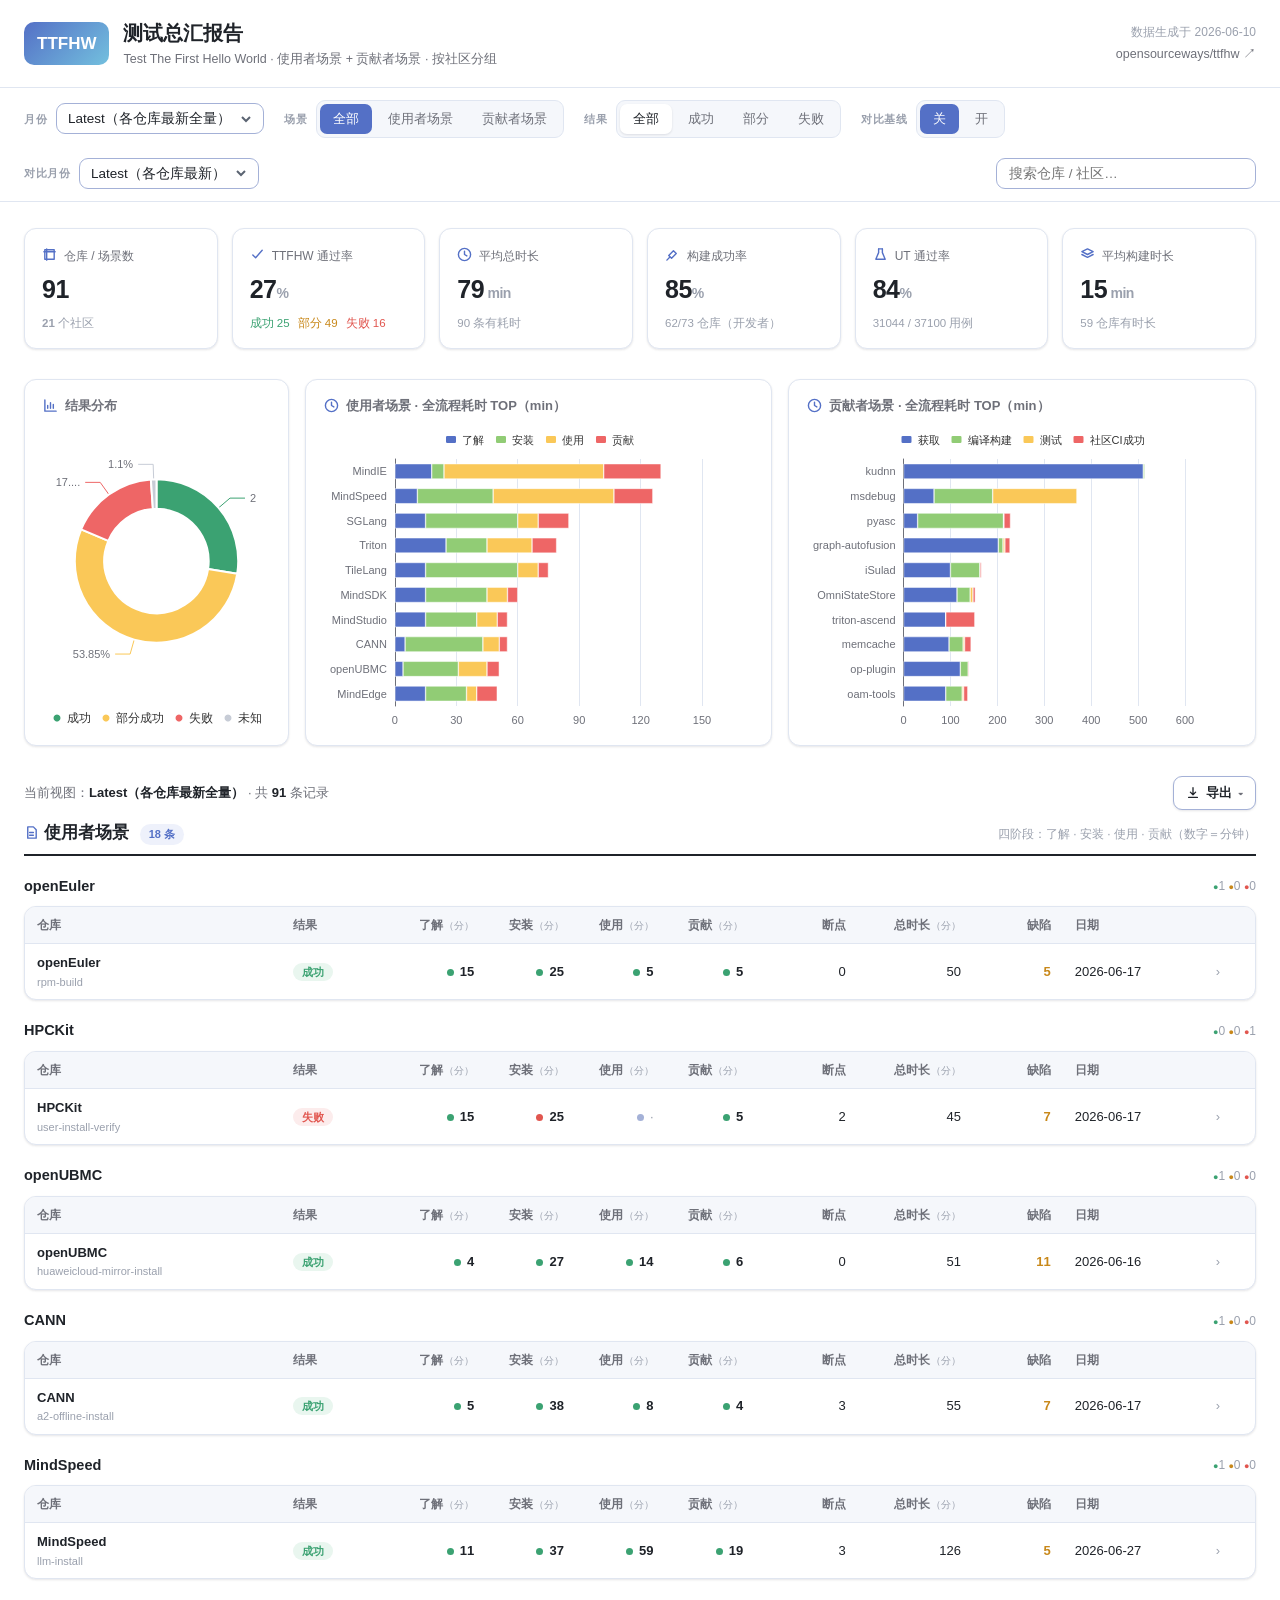
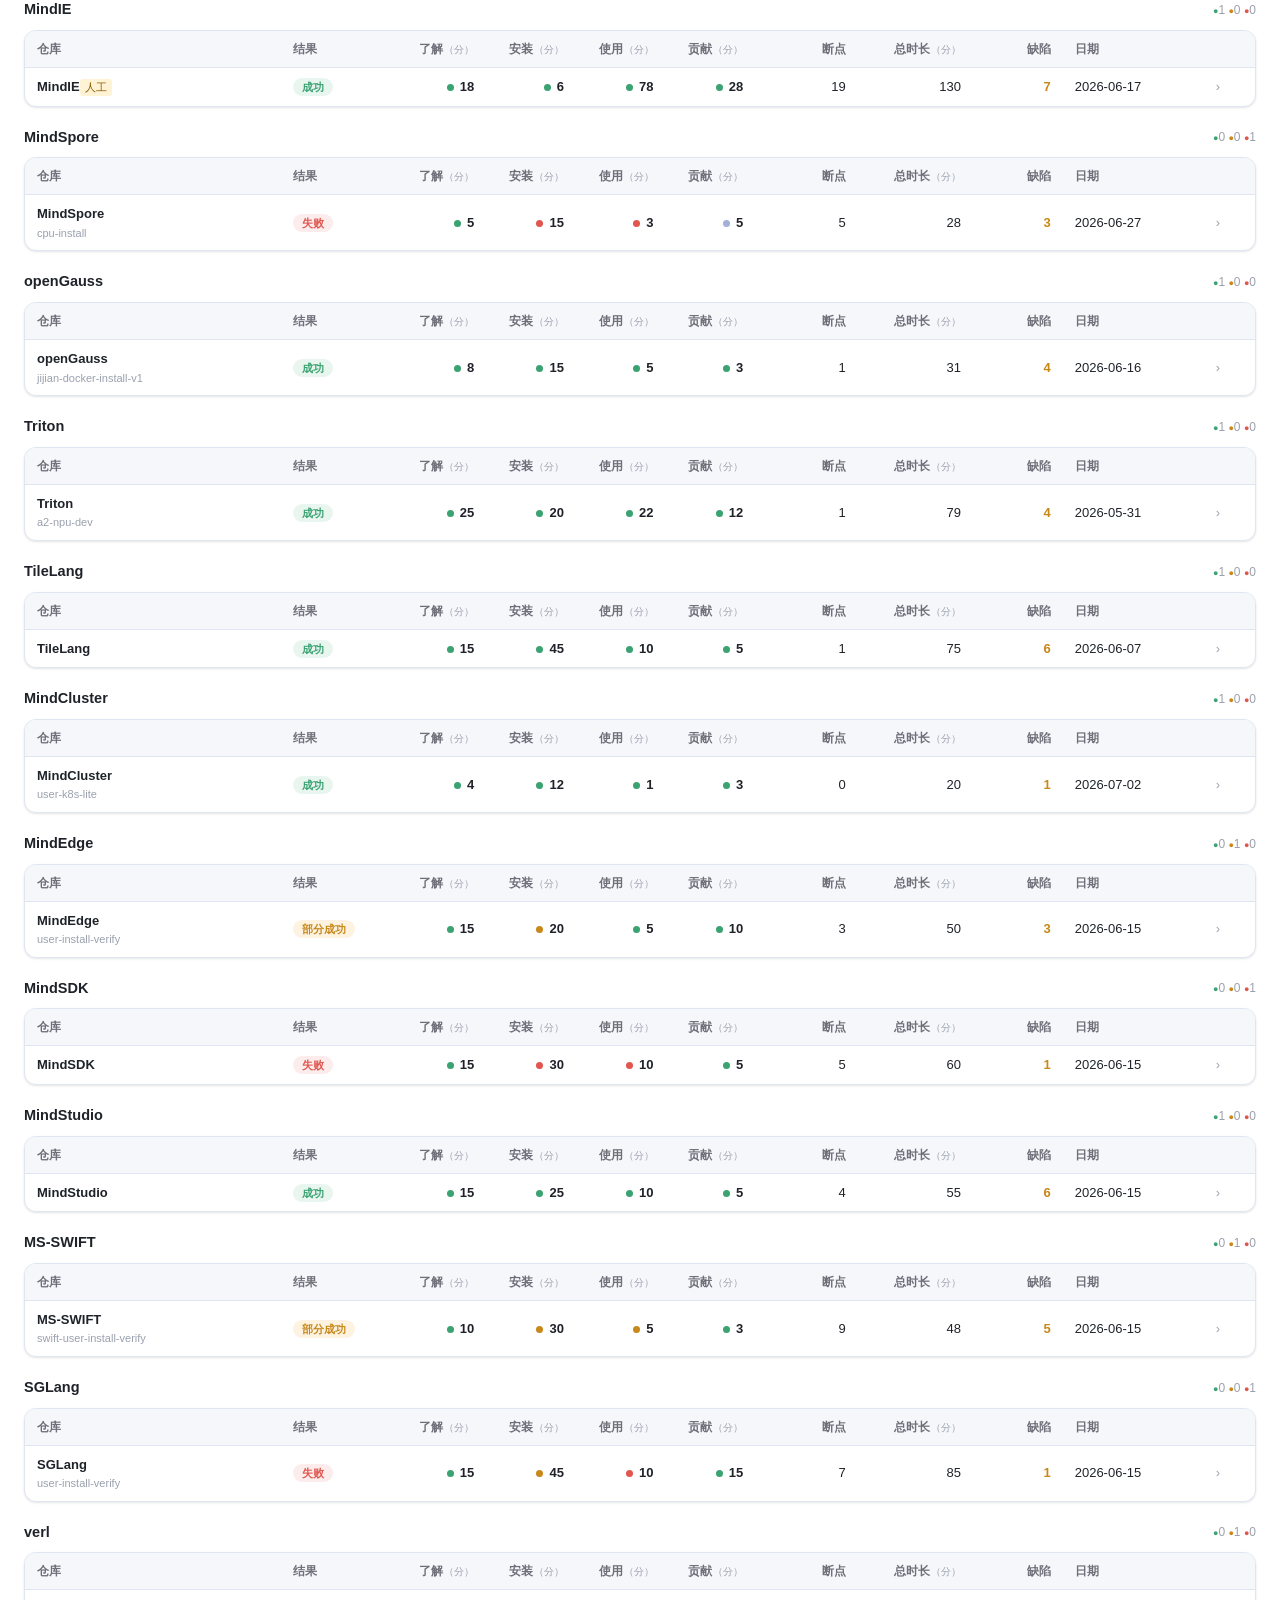
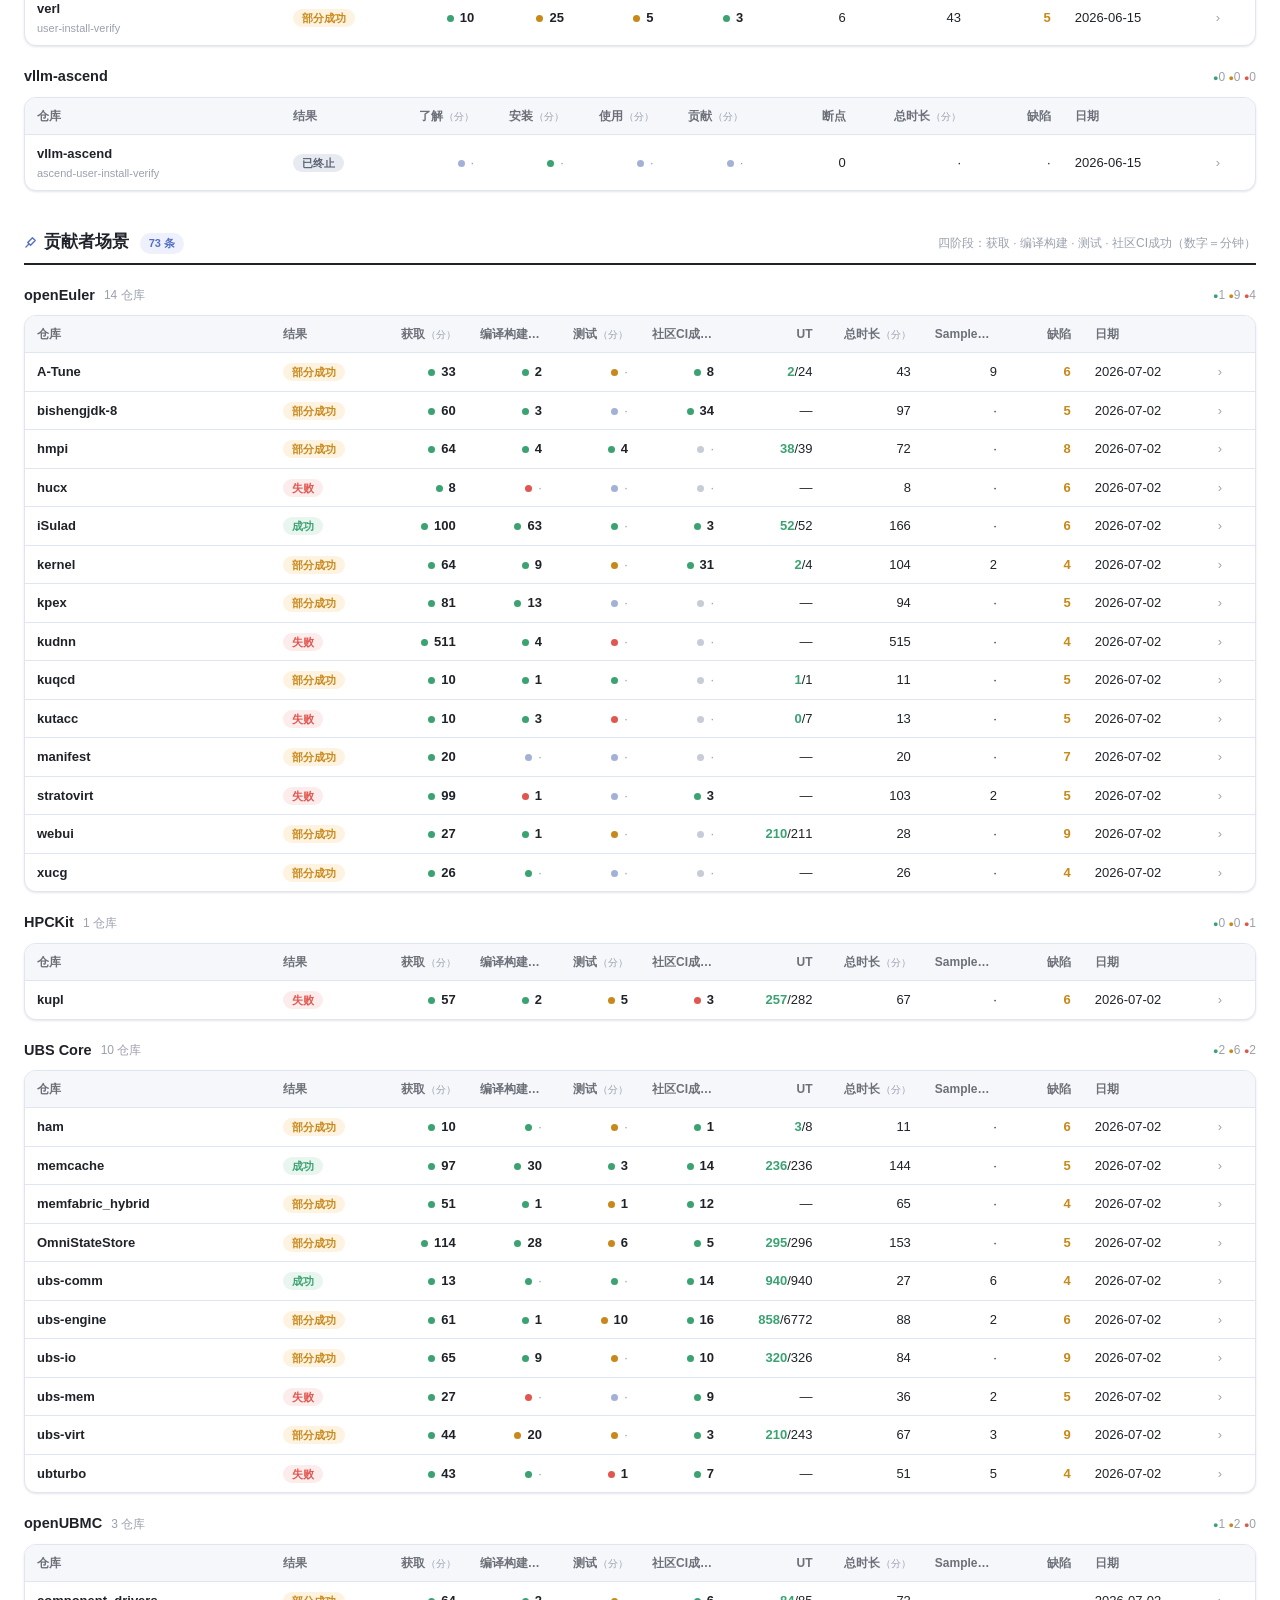
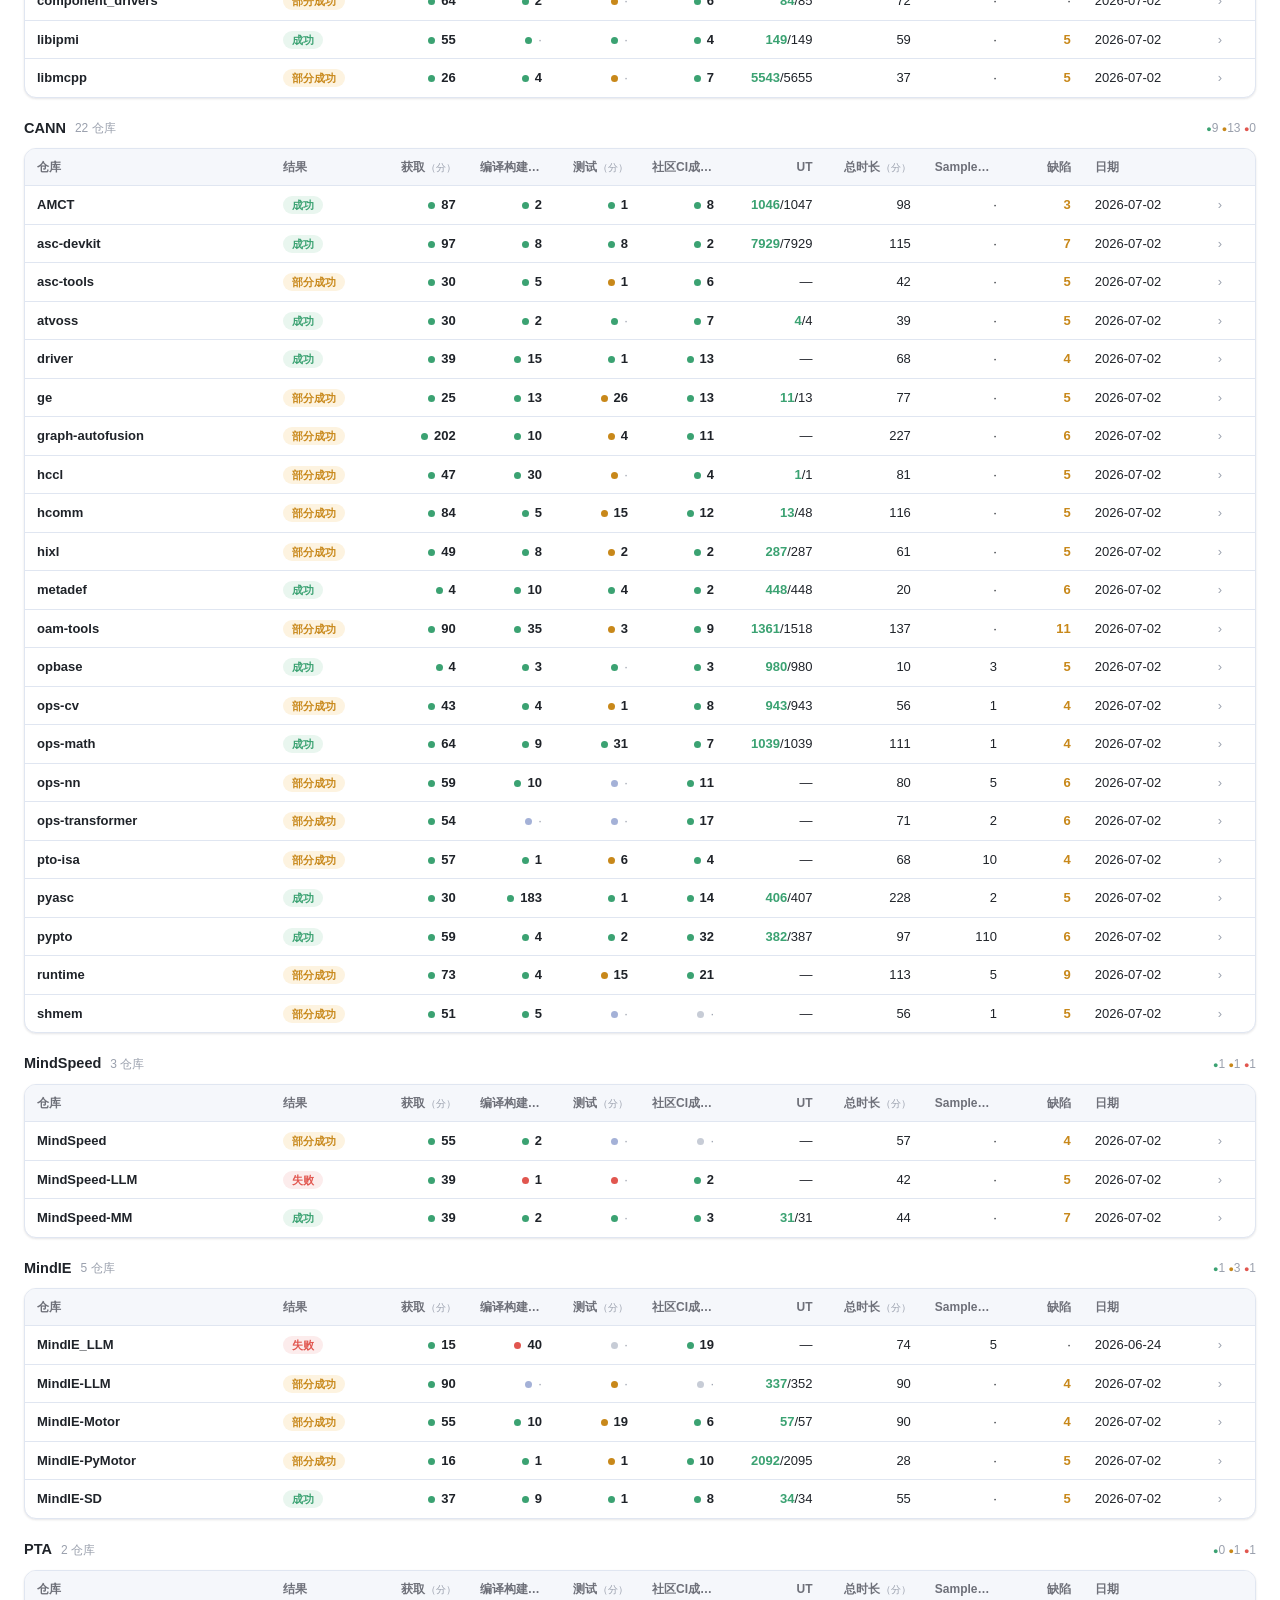
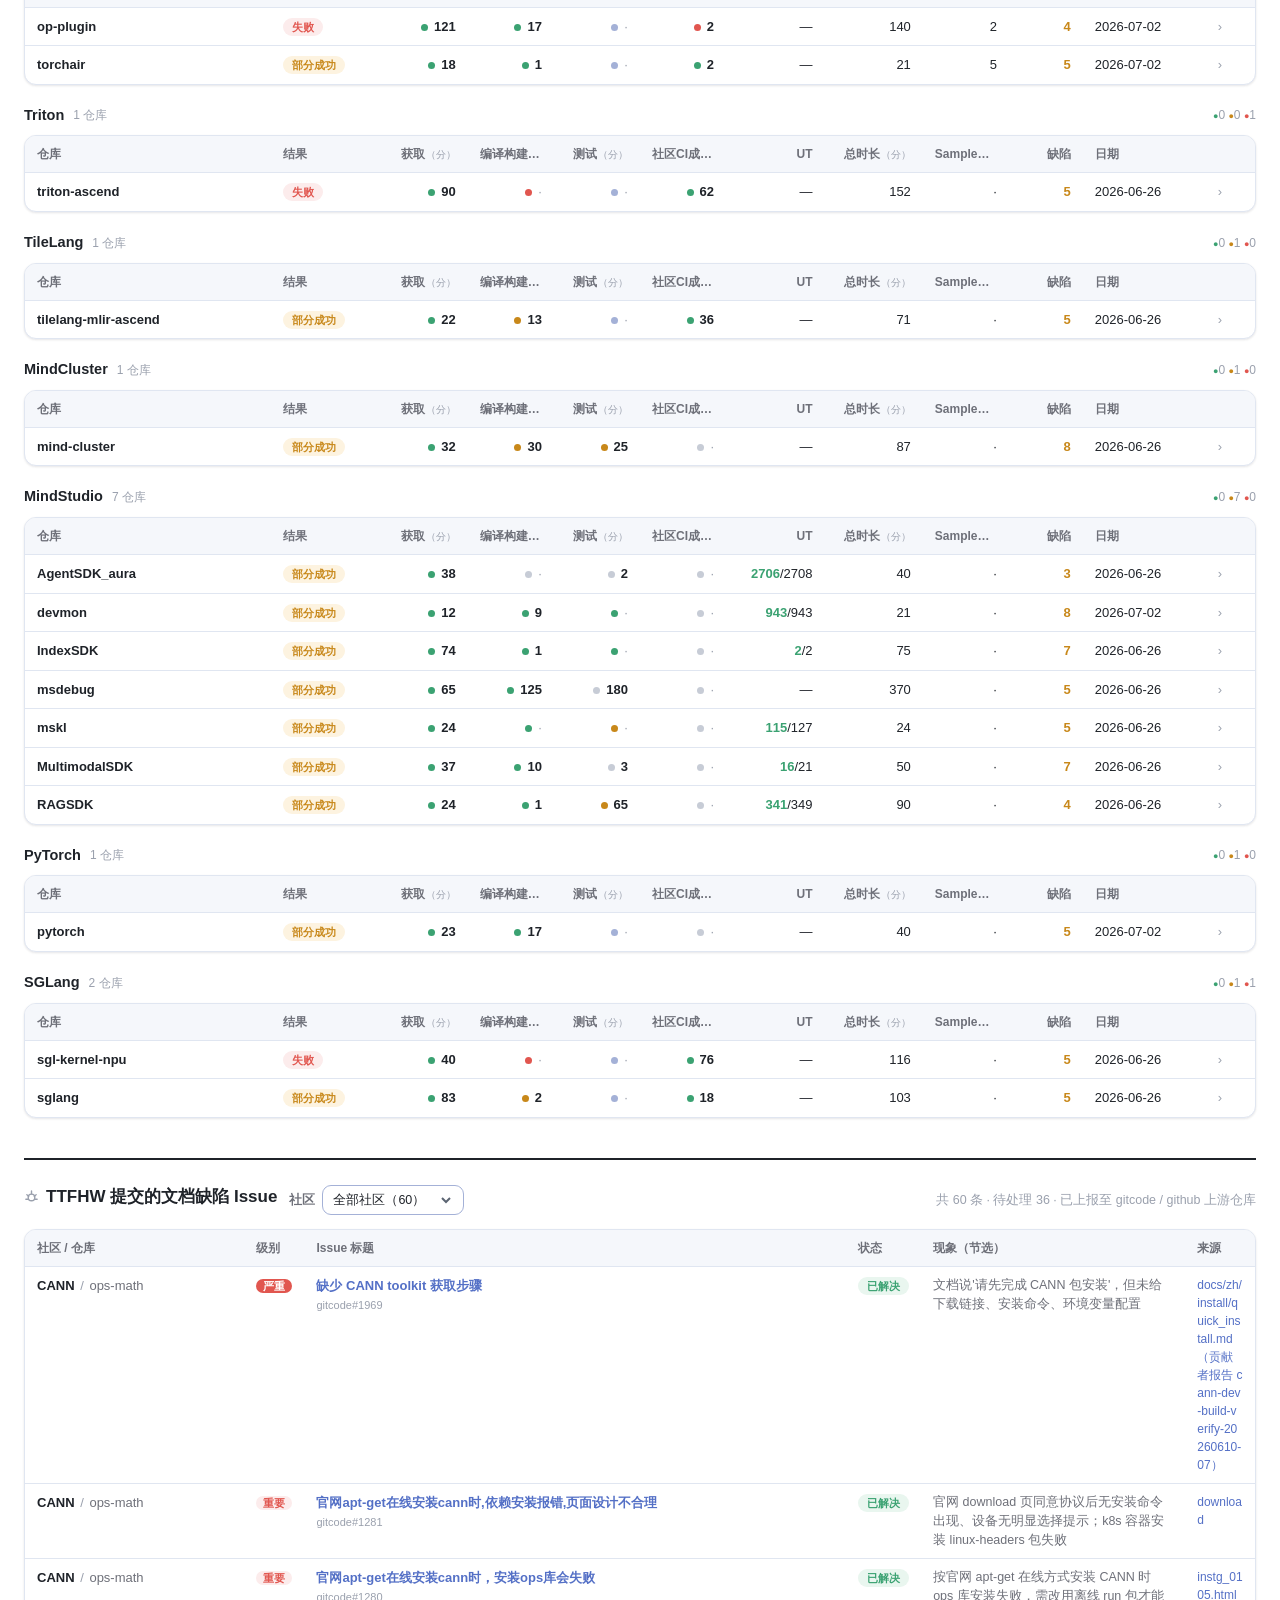
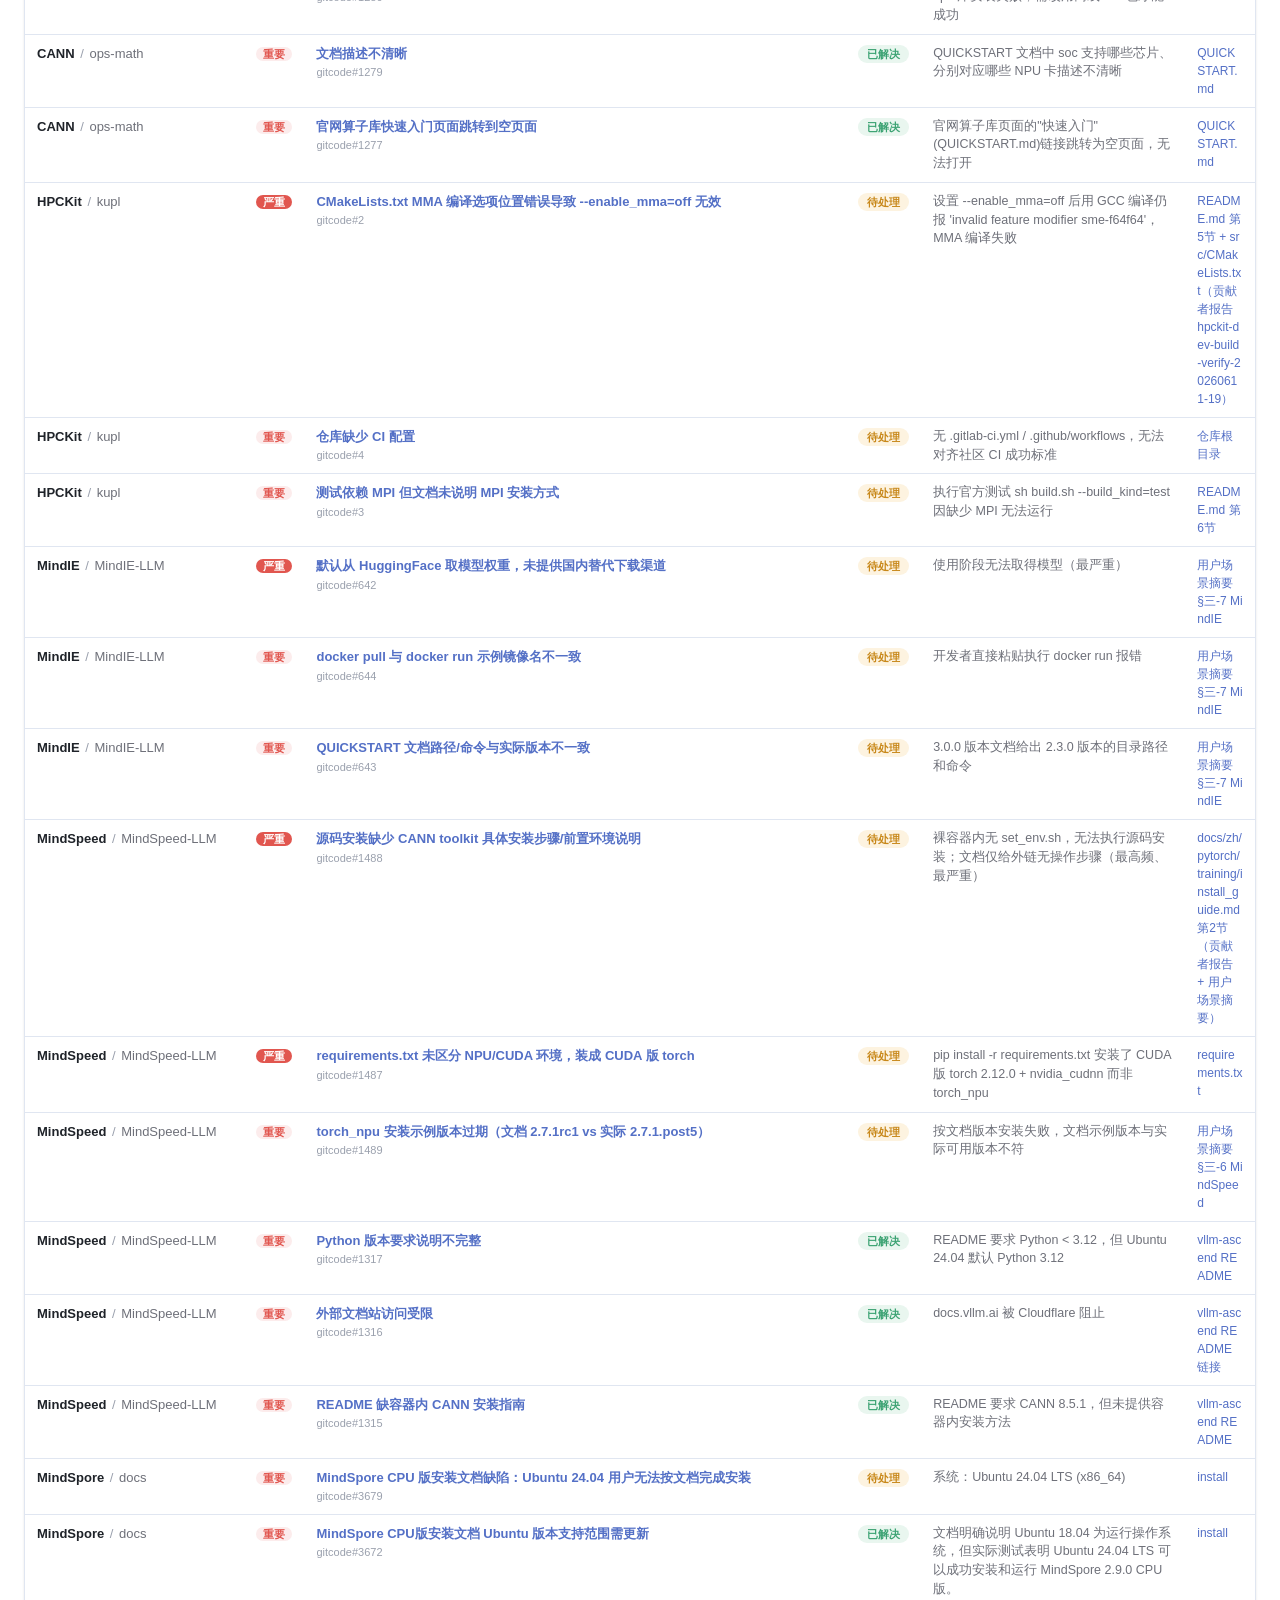
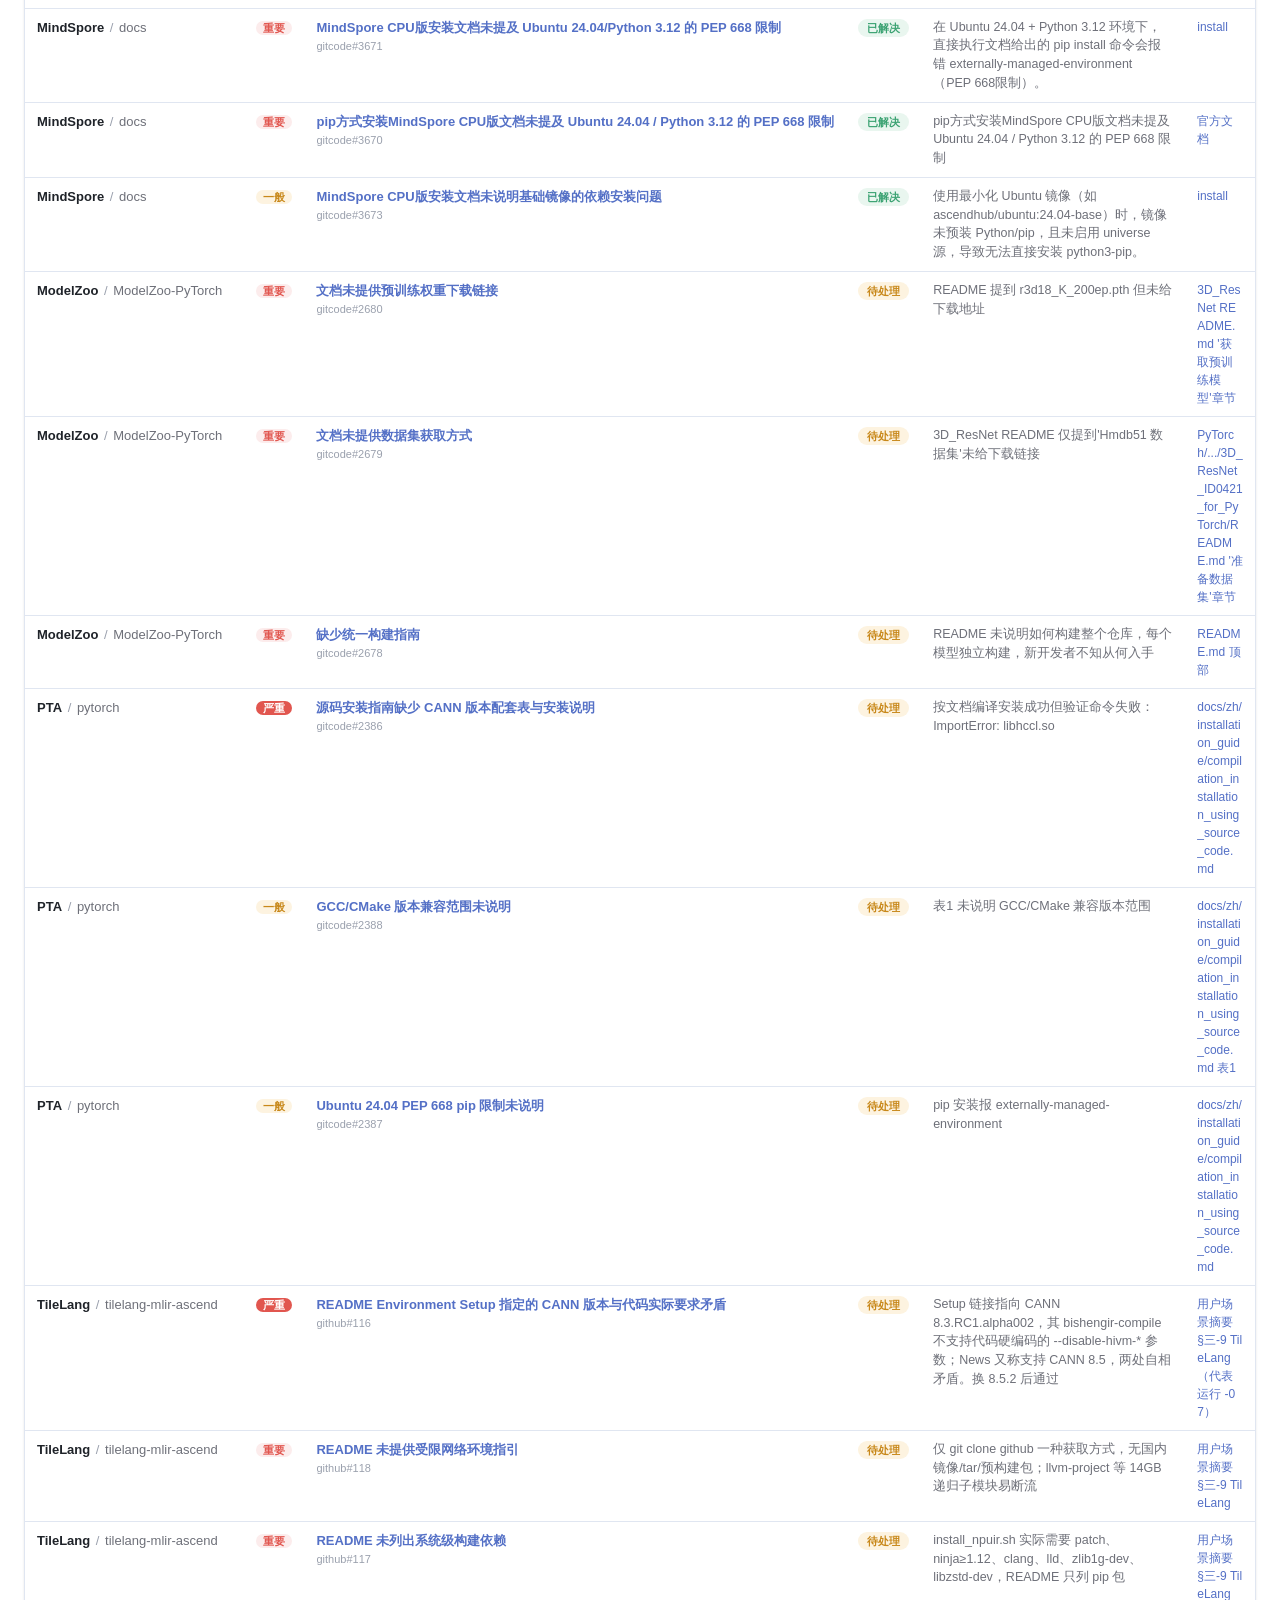
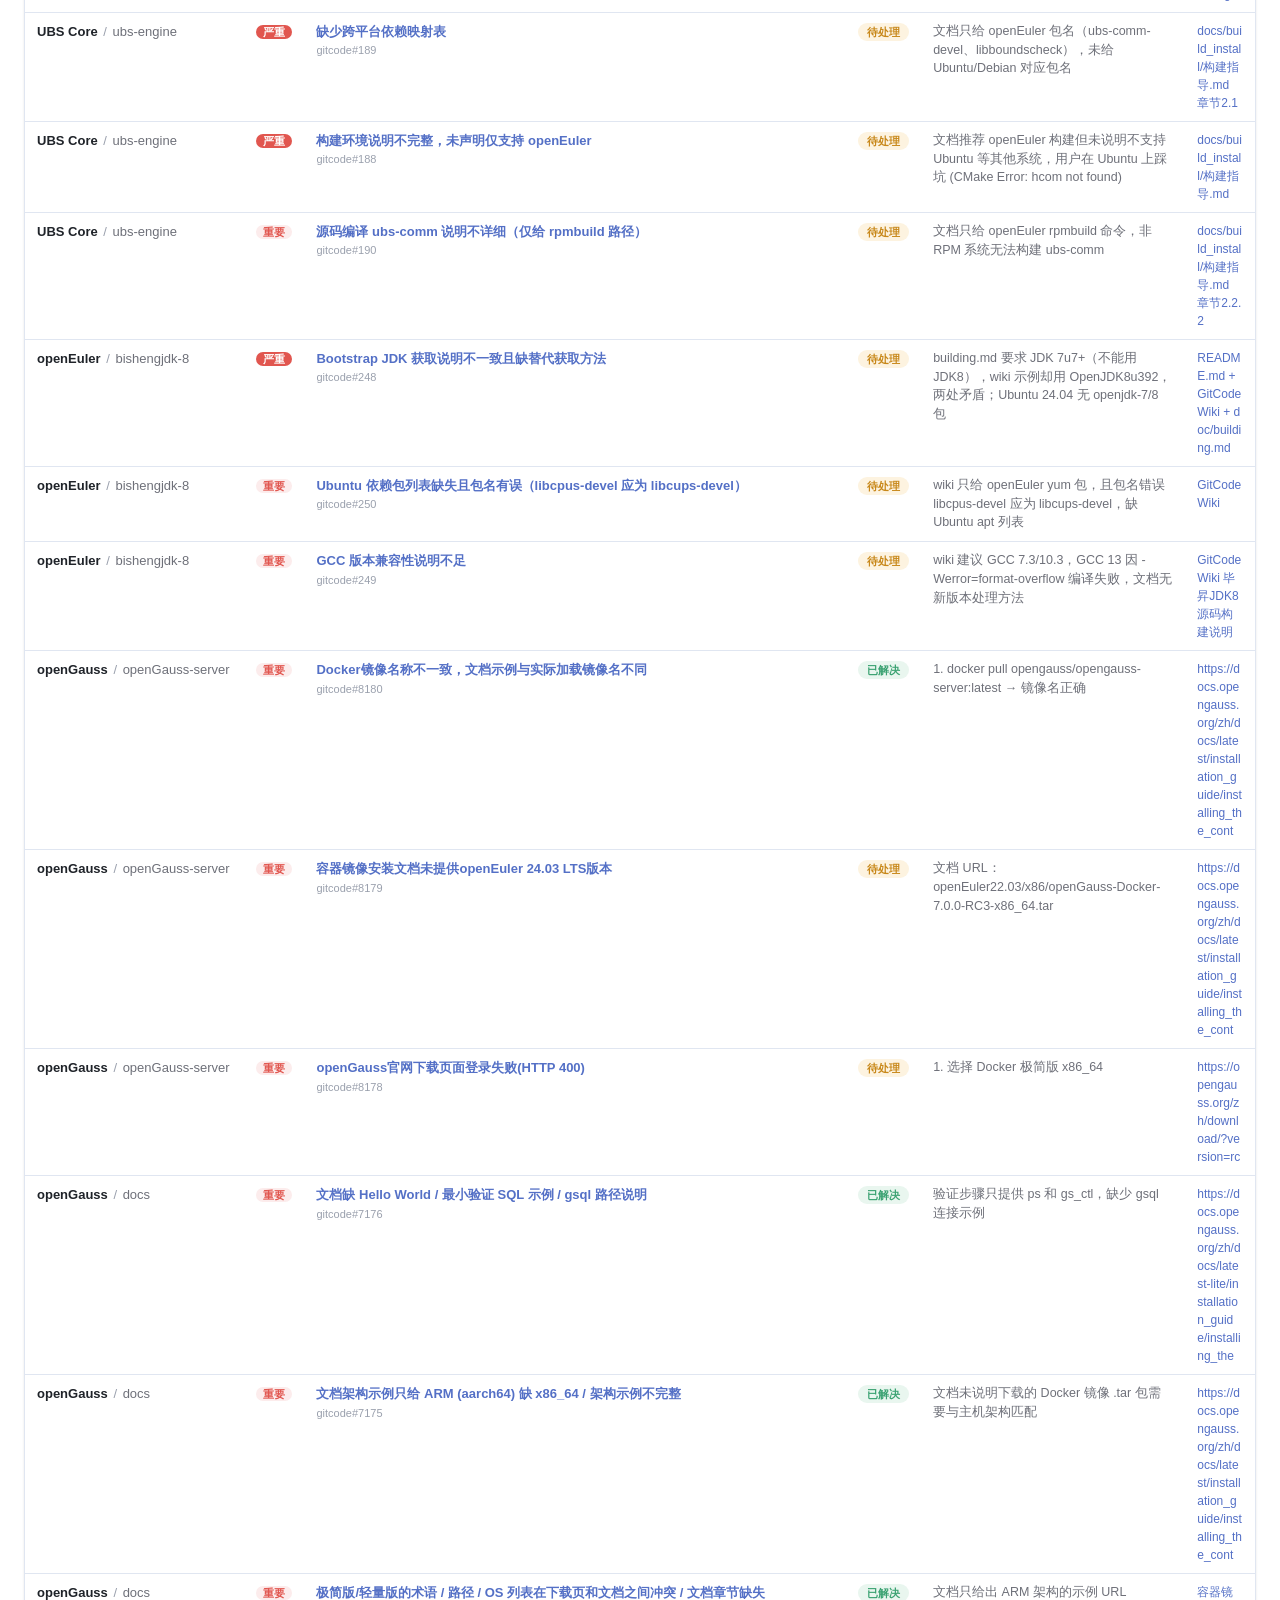
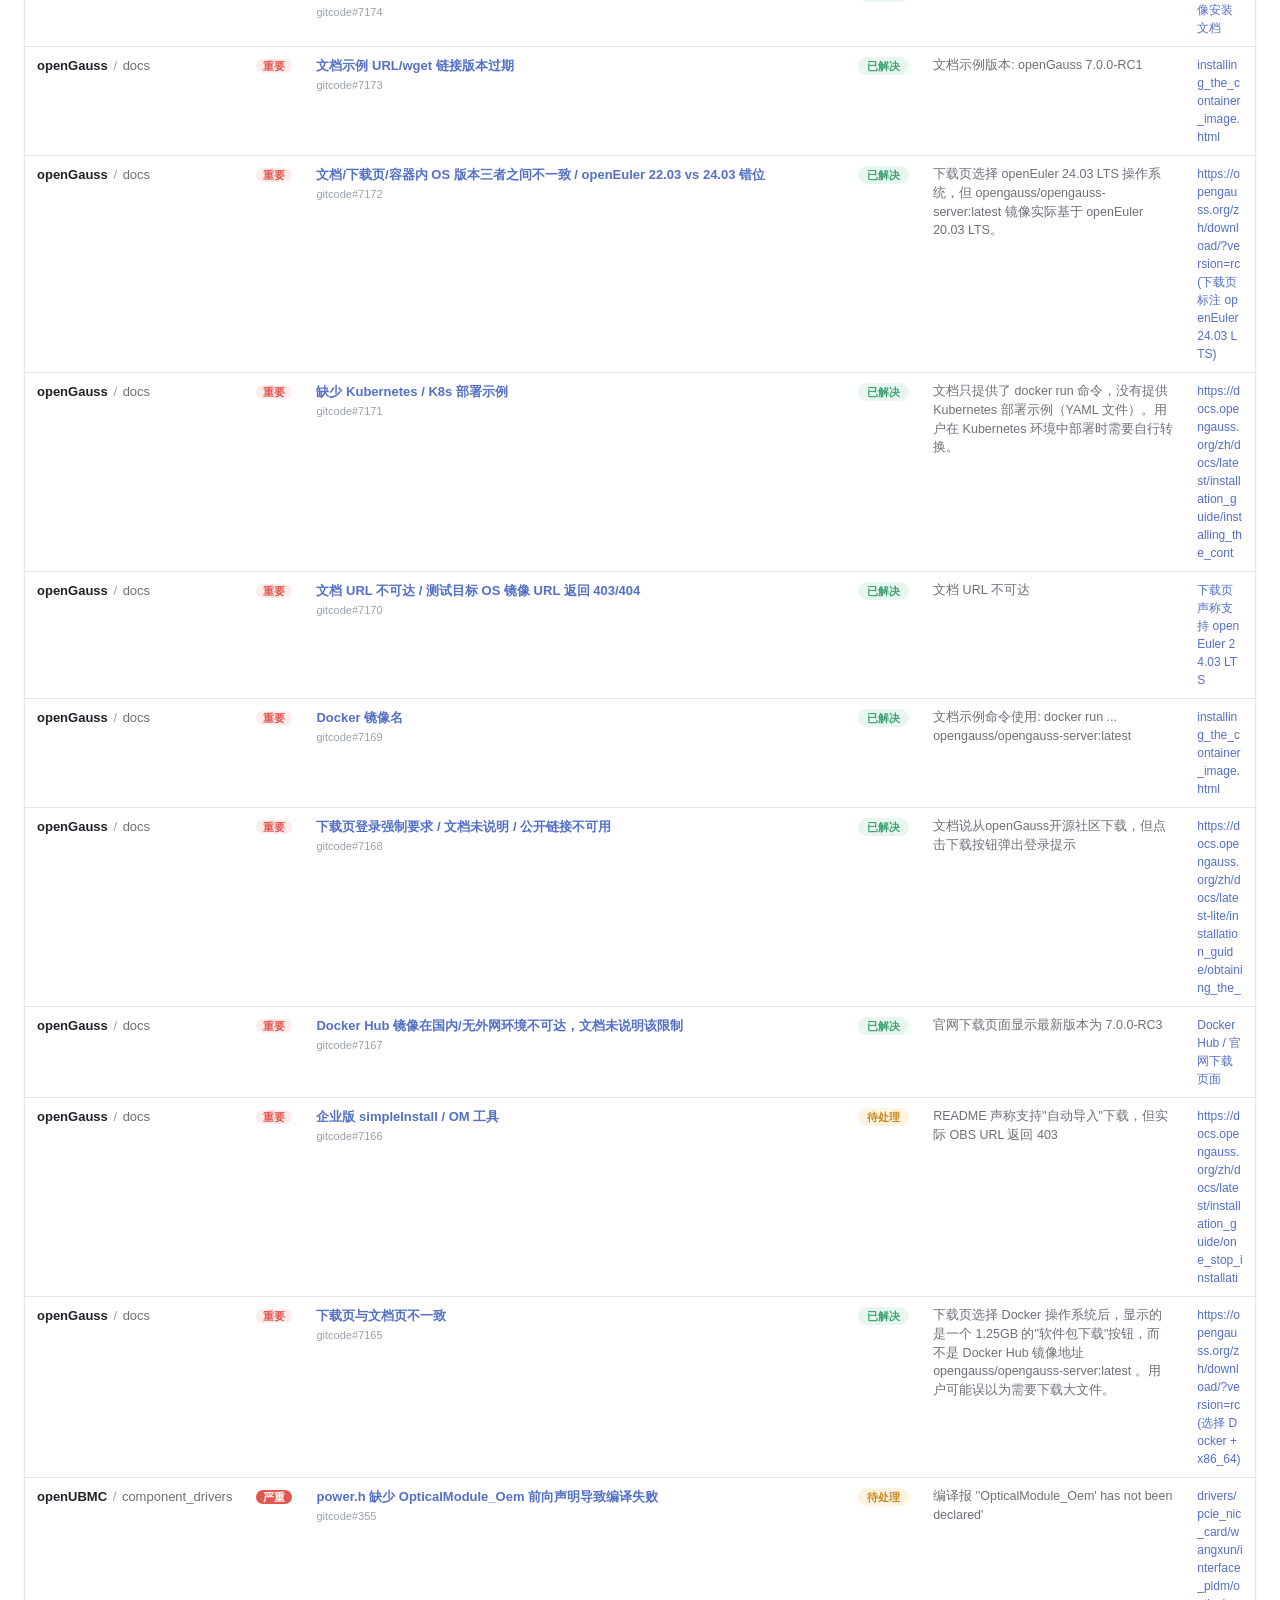
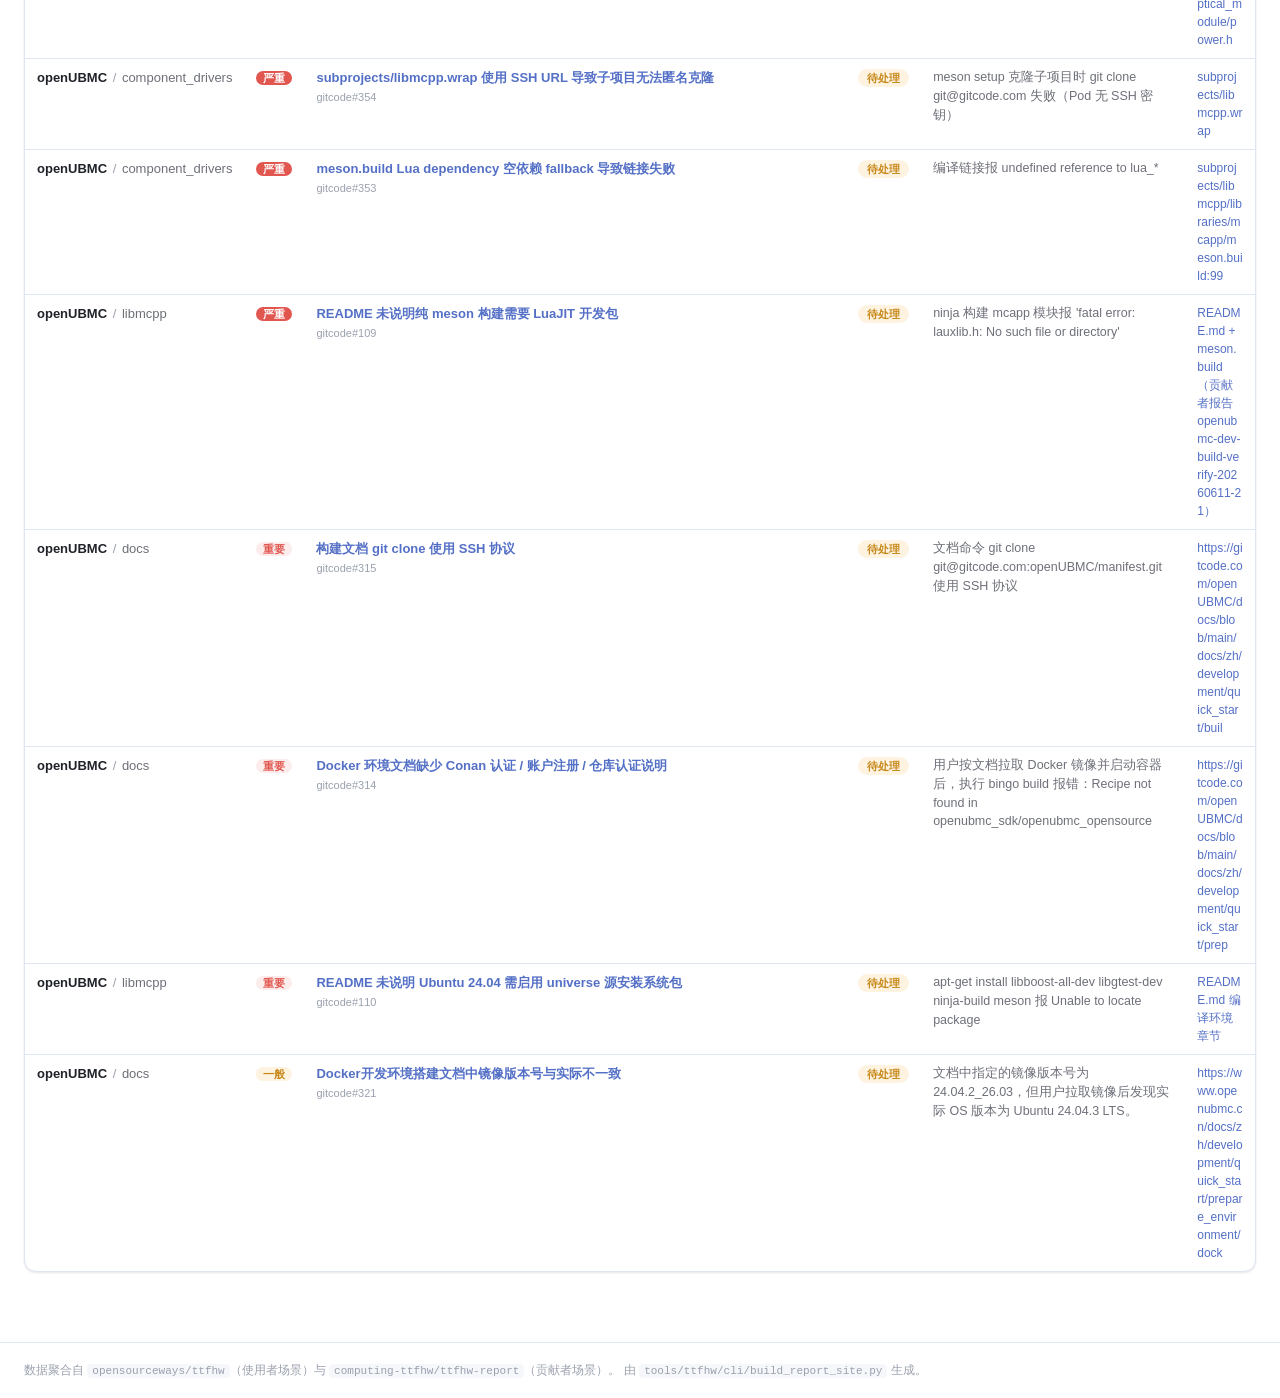
==== commit 71e5f11c: "feat(report): 使用者场景缺陷补齐结构化 来源/现象/建议（从原始报告解析） - 原始 md 报告的「### 缺陷 N: 标题（级别）」块本就含 **来源**/**现象**/**建议**，" ====
--- a/index.html
+++ b/index.html
@@ -14,7 +14,7 @@
       }
     }(window.location));
   </script>
-  <link rel="stylesheet" href="./styles.css?v=20260707a" />
+  <link rel="stylesheet" href="./styles.css?v=20260707b" />
 </head>
 <body>
   <header class="site-header">
@@ -96,6 +96,6 @@
   </footer>
 
   <script src="./vendor/echarts.min.js"></script>
-  <script src="./app.js?v=20260707a"></script>
+  <script src="./app.js?v=20260707b"></script>
 </body>
 </html>
--- a/styles.css
+++ b/styles.css
@@ -342,3 +342,9 @@
 .hist-desc { min-width: 0; overflow: hidden; text-overflow: ellipsis; white-space: nowrap; color: var(--text-dim); }
 .hist-dim { color: var(--text-faint); }
 .hist-desc .scn { display: inline-block; font-size: 10px; font-weight: 600; color: var(--accent); background: var(--accent-soft); border-radius: 5px; padding: 0 5px; margin-right: 4px; vertical-align: 1px; }
+.def-src { font-size: 12px; color: var(--text-dim); word-break: break-all; }
+.def-src a { color: var(--accent); text-decoration: none; }
+.def-src a:hover { text-decoration: underline; }
+.def-ph { color: var(--text); }
+.def-sug { margin-top: 3px; font-size: 12px; color: var(--text-dim); }
+.def-sug b { color: var(--success); font-weight: 600; }
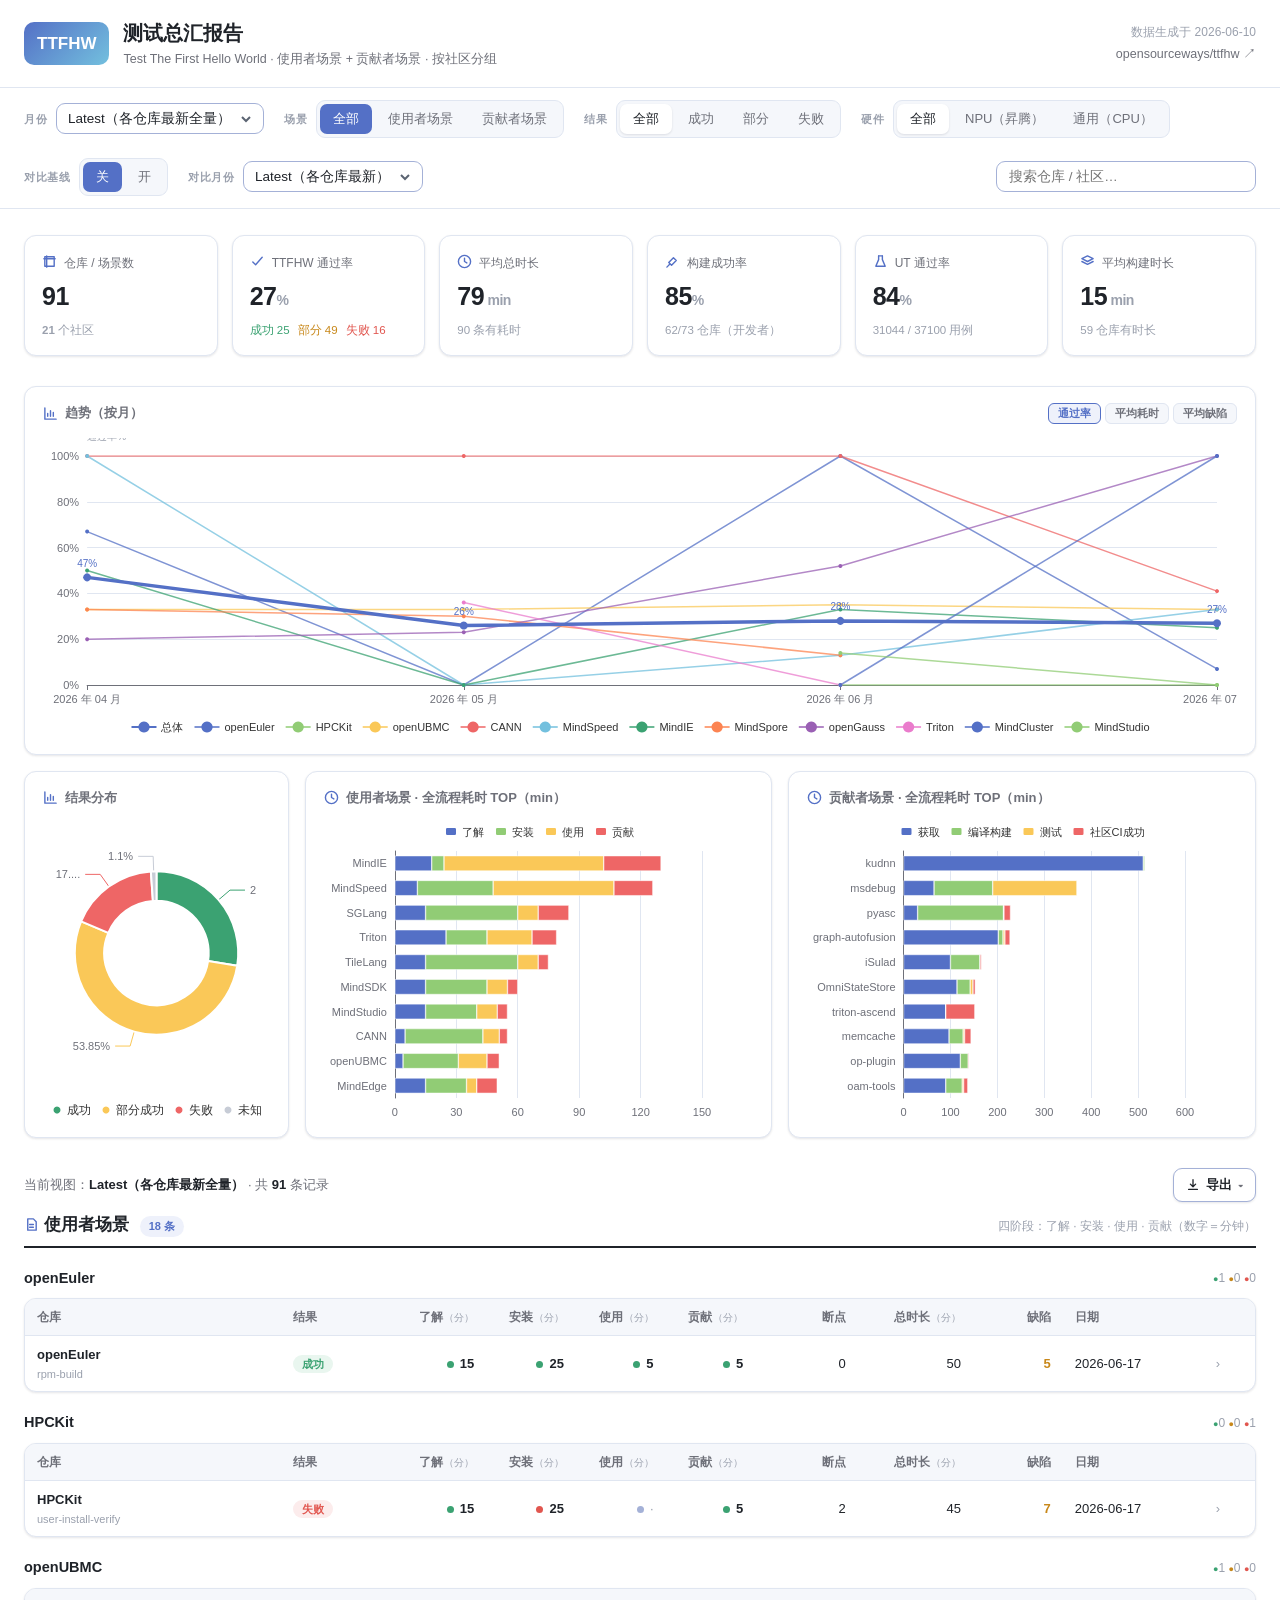
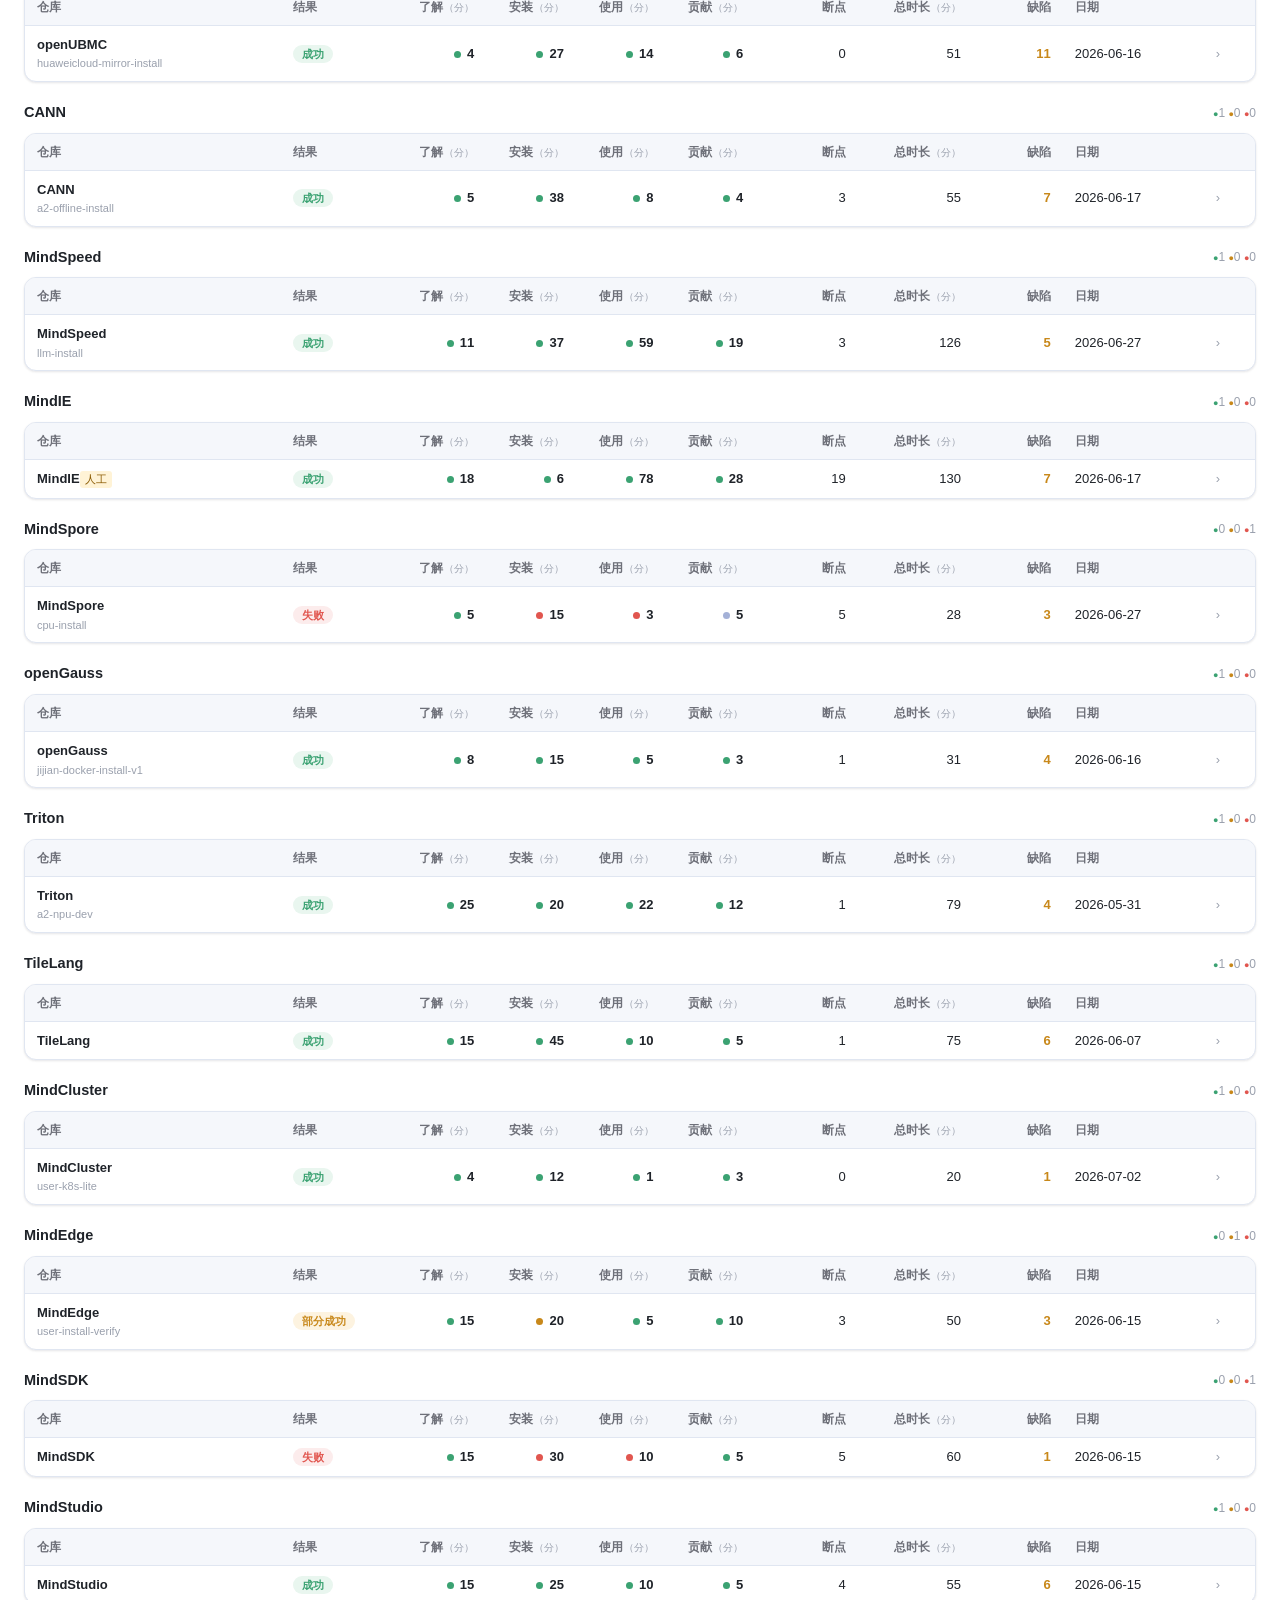
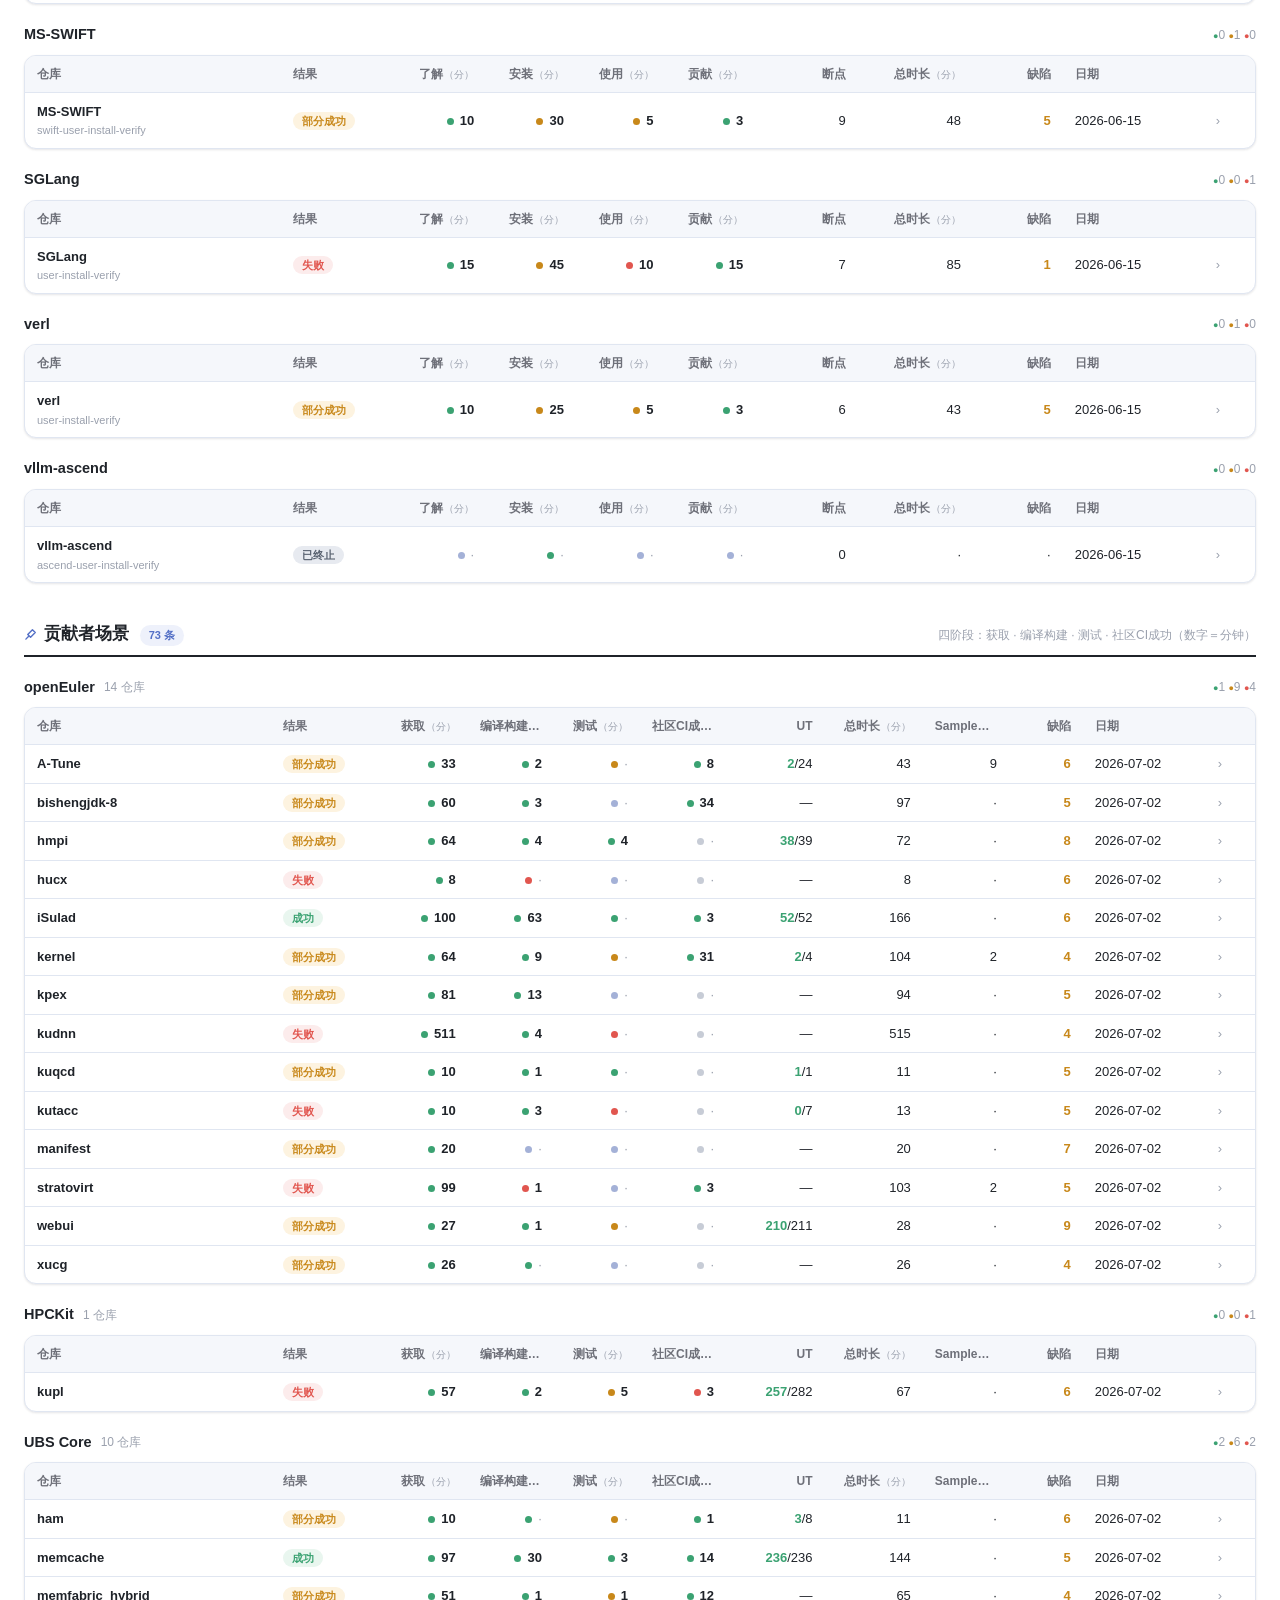
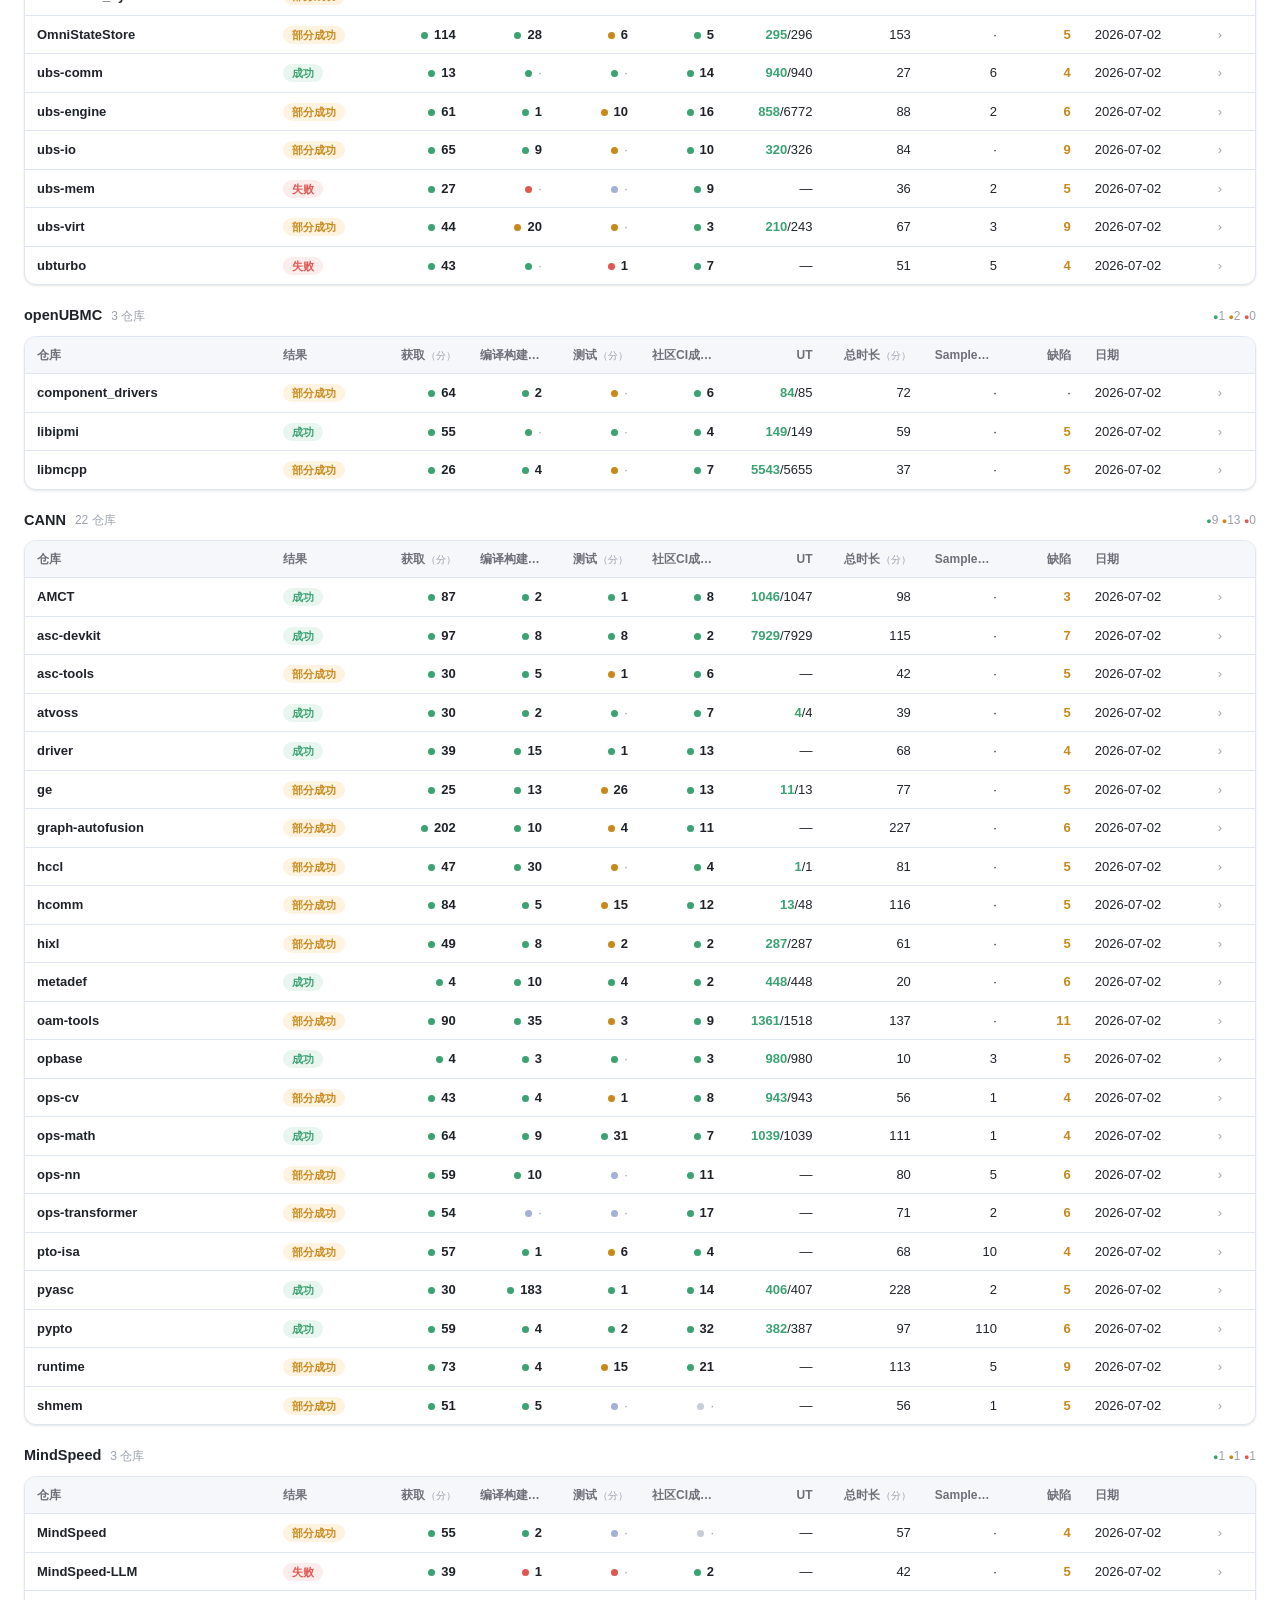
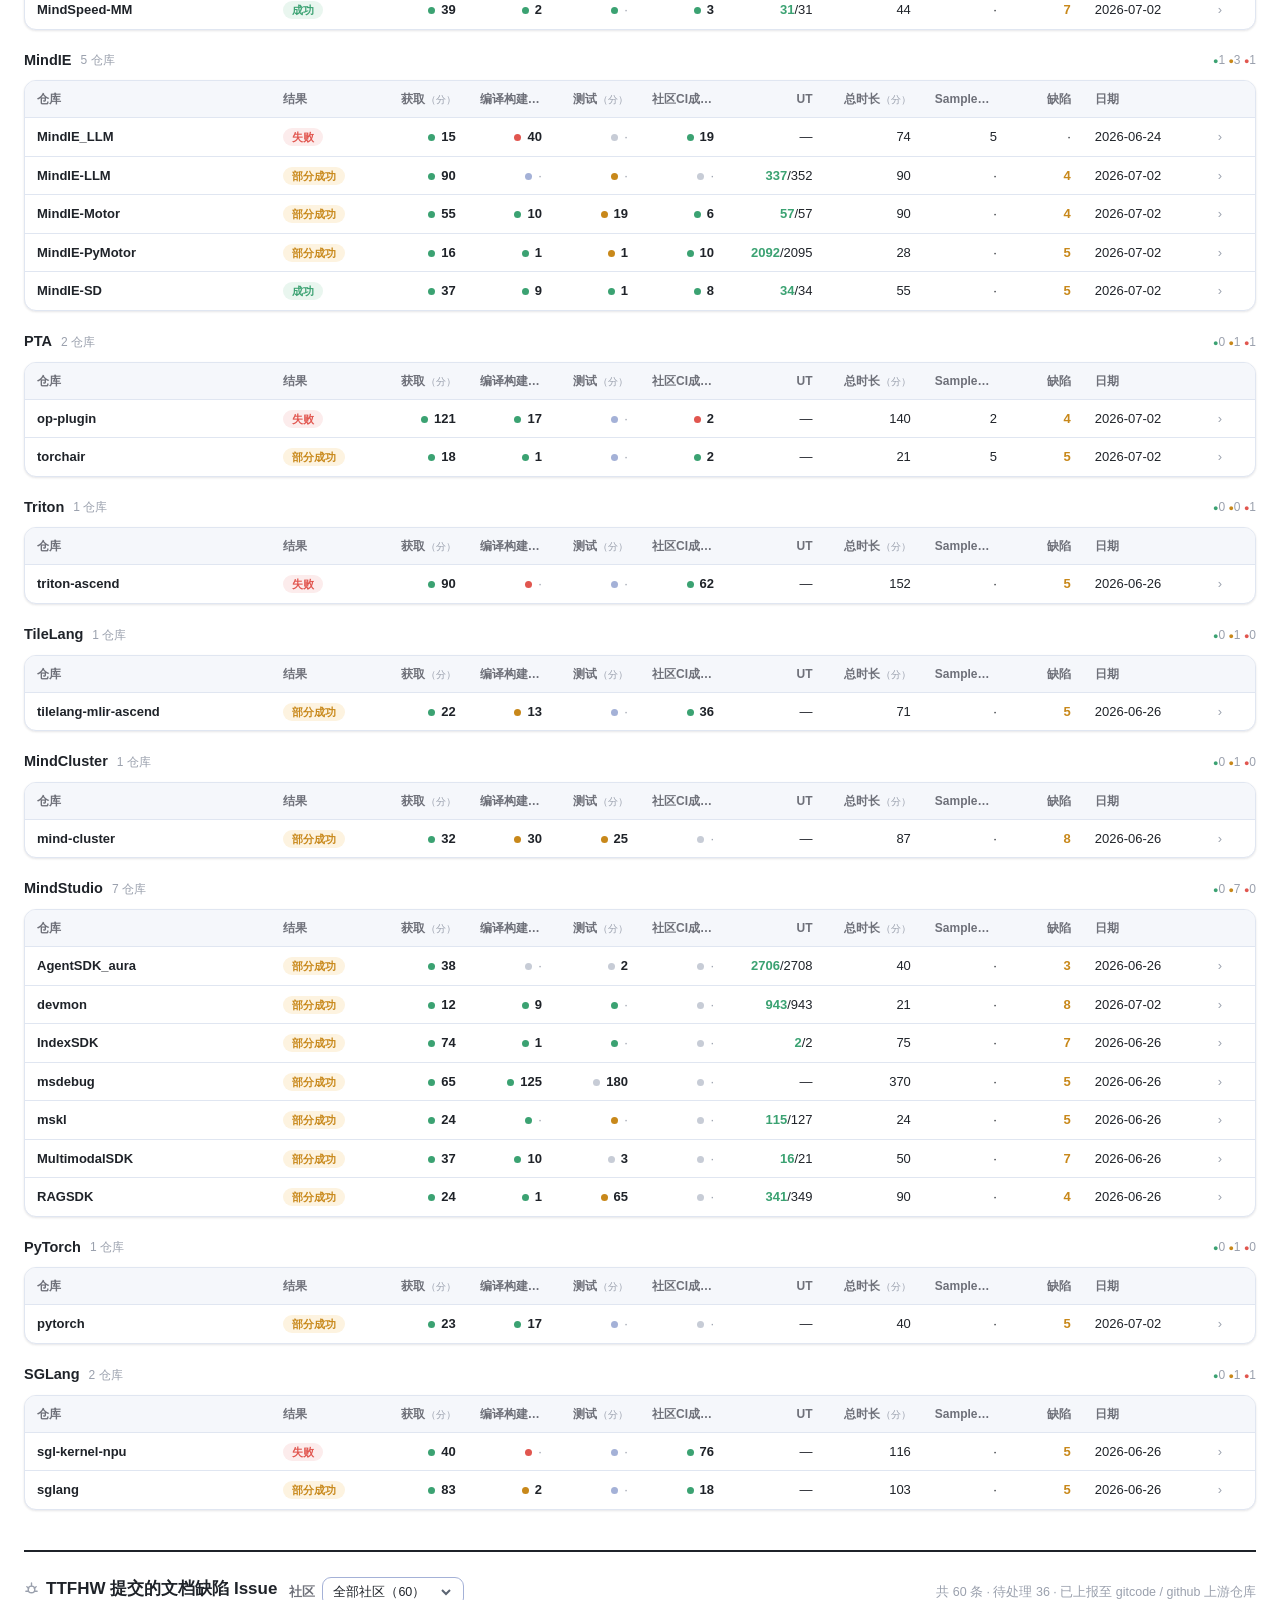
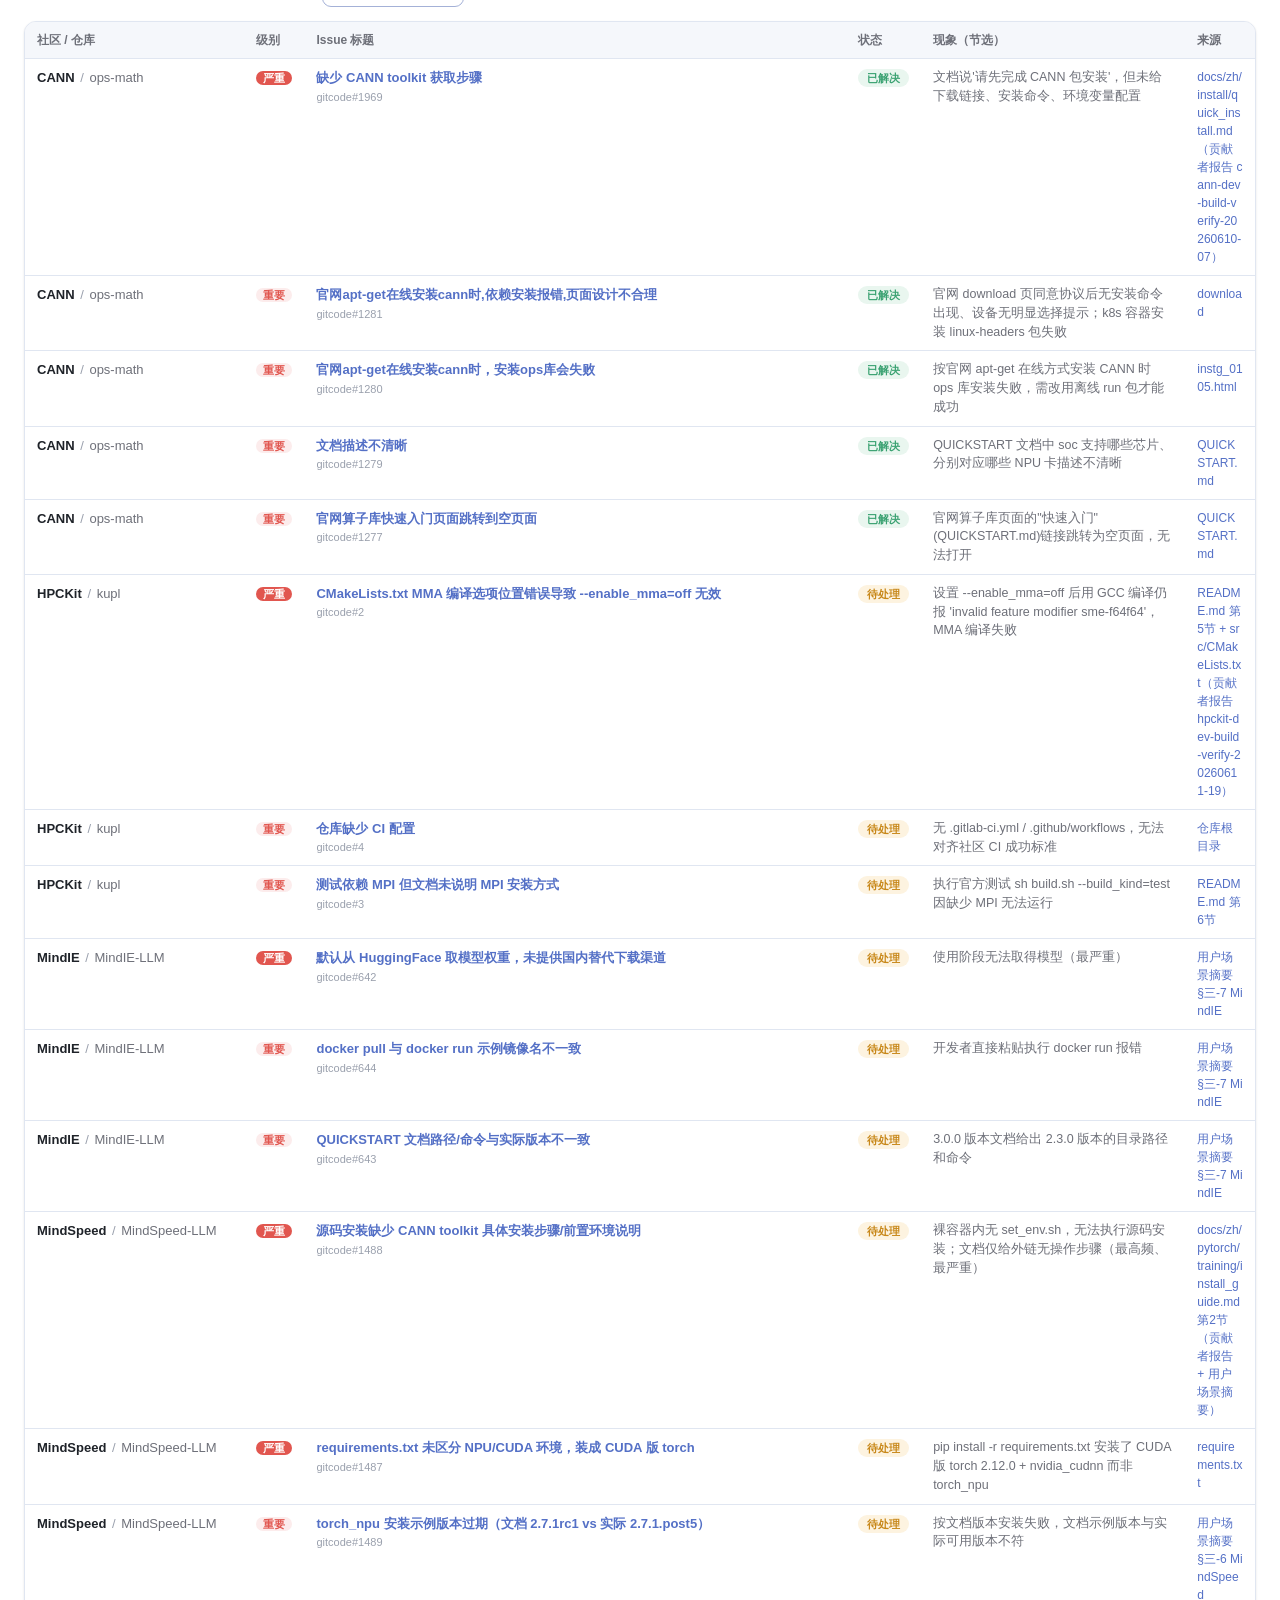
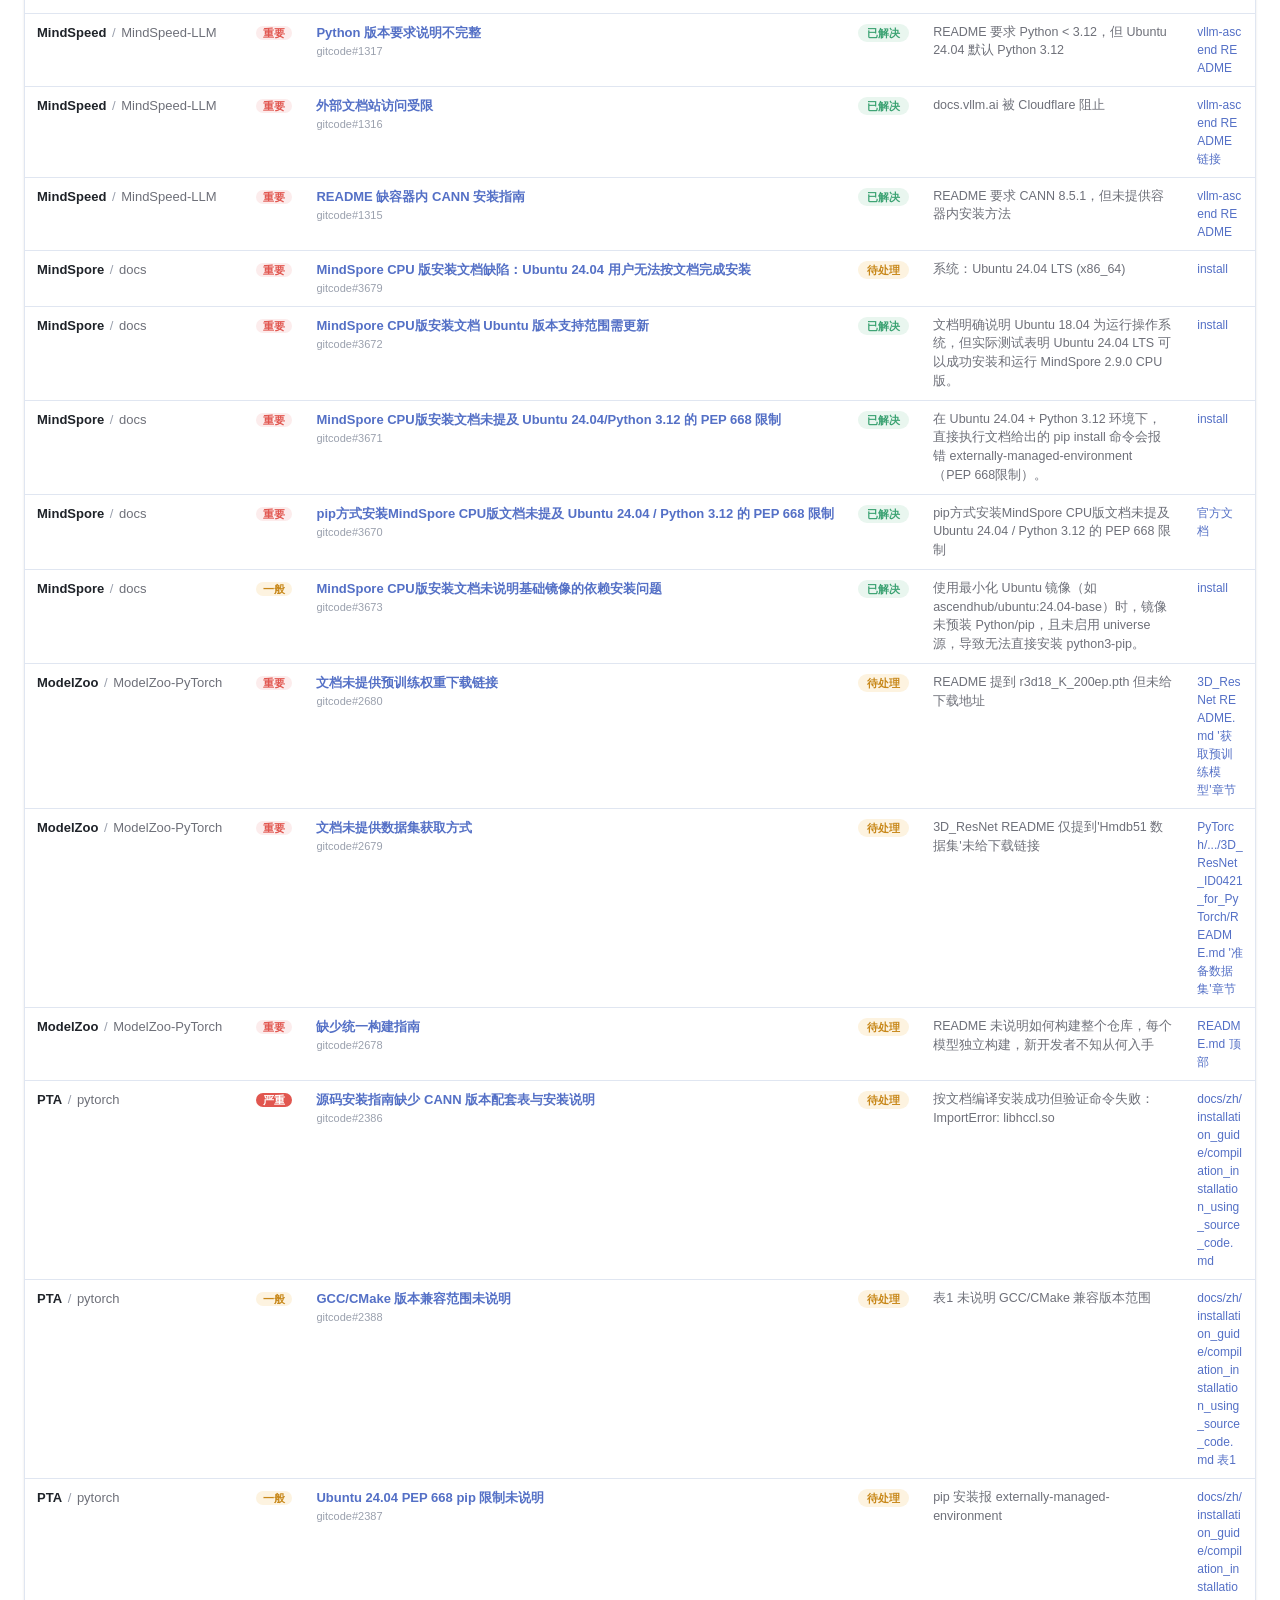
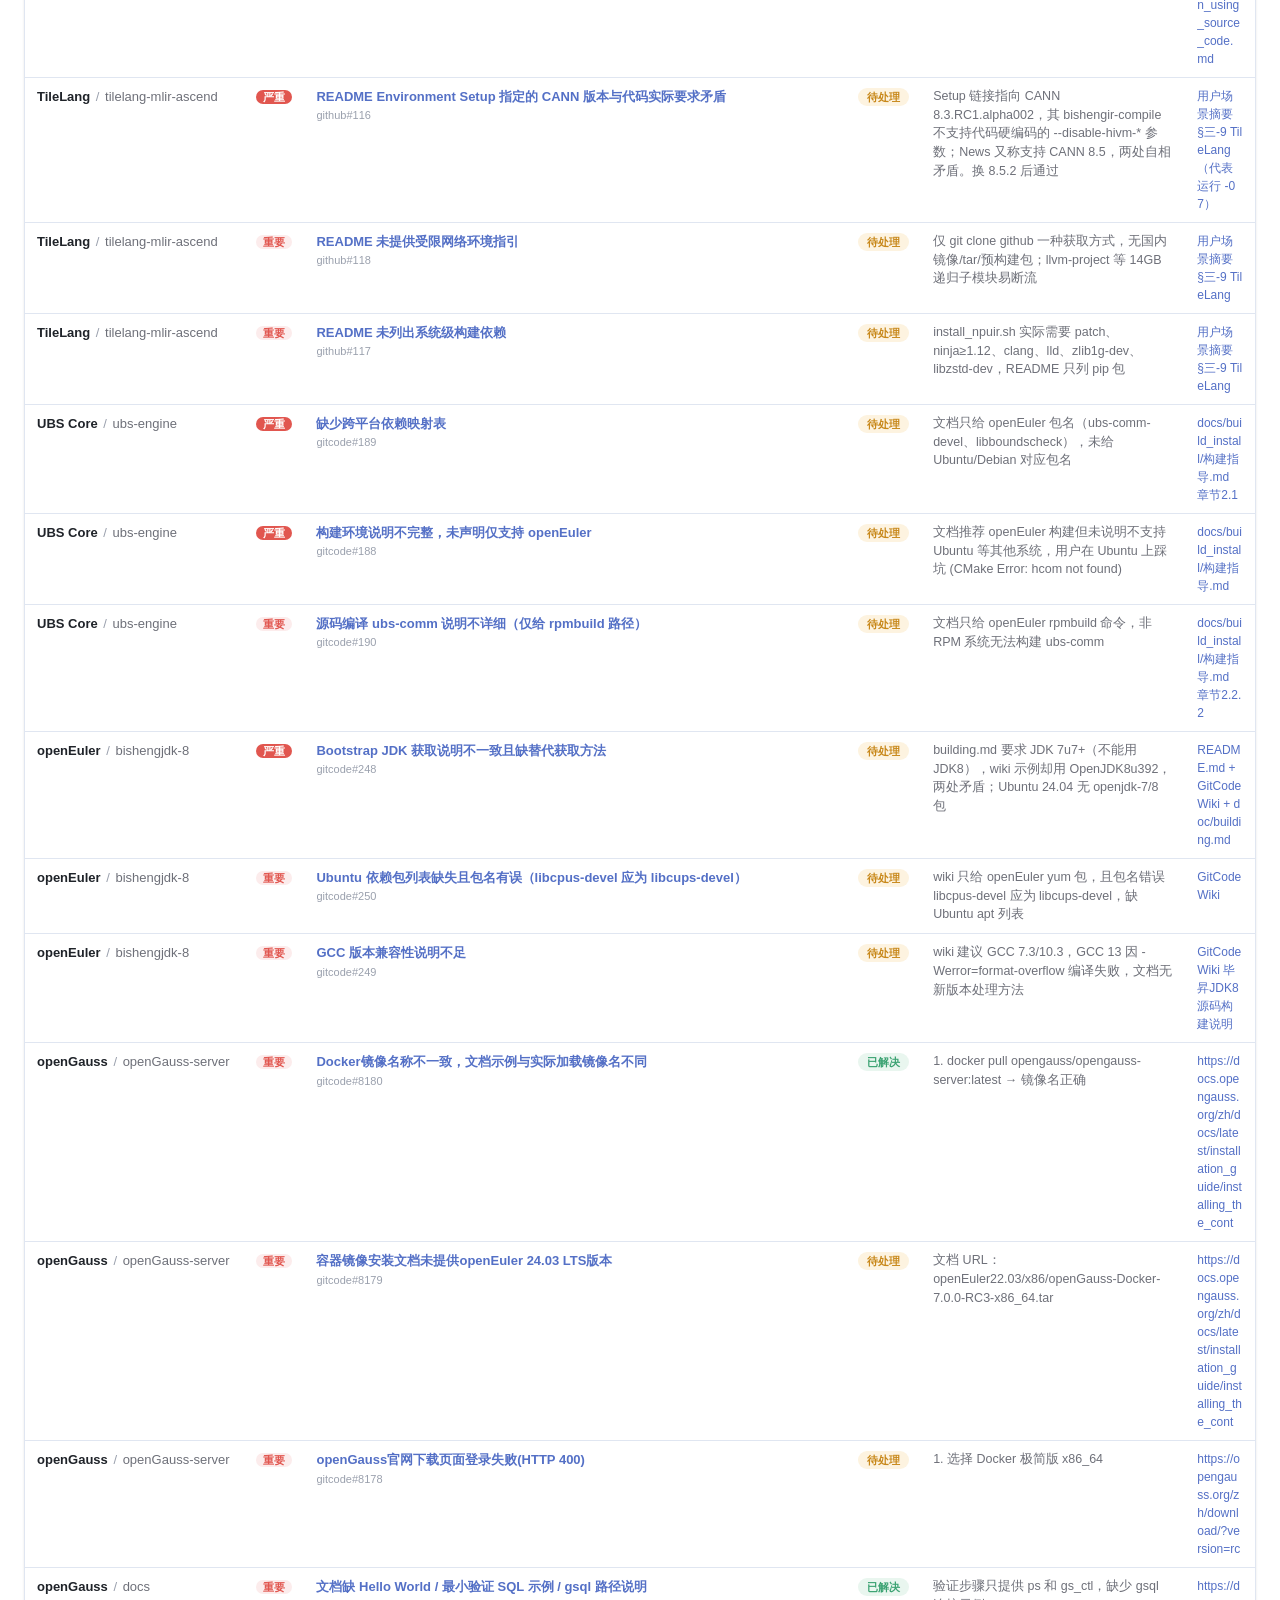
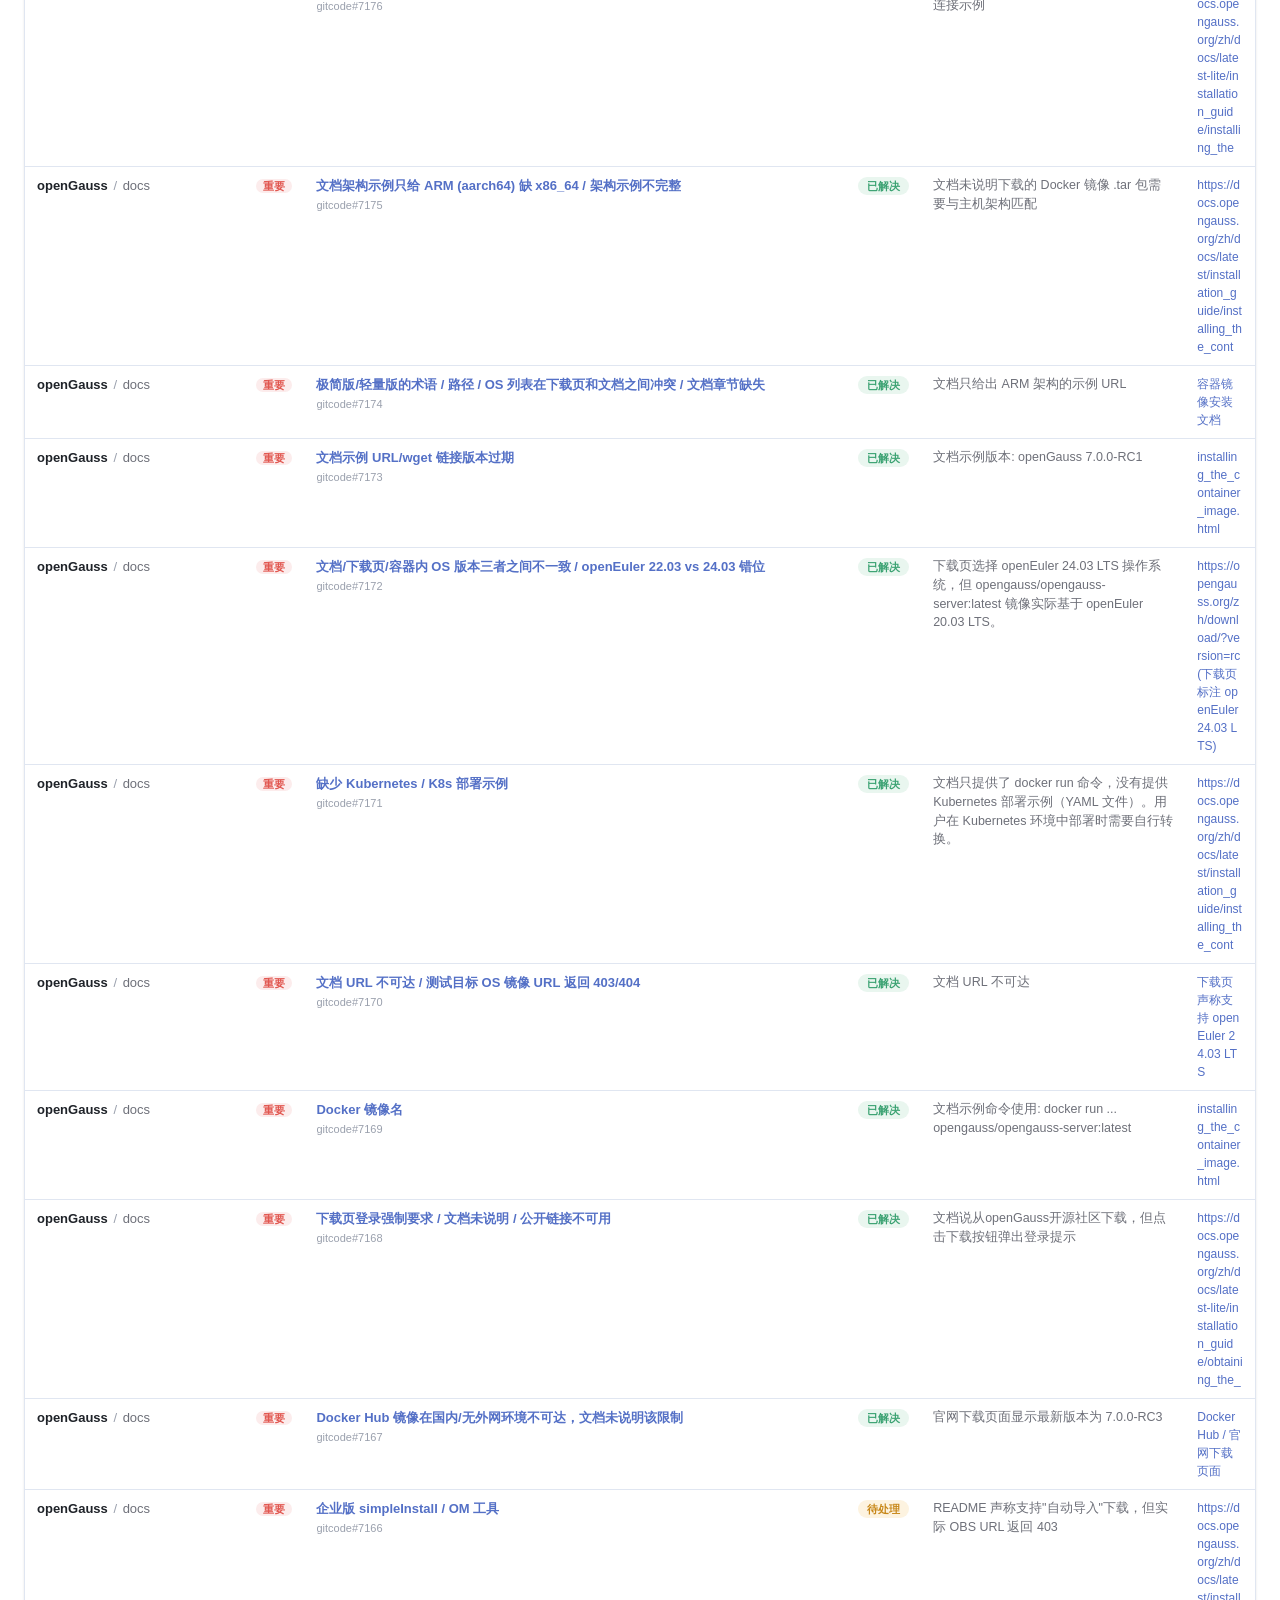
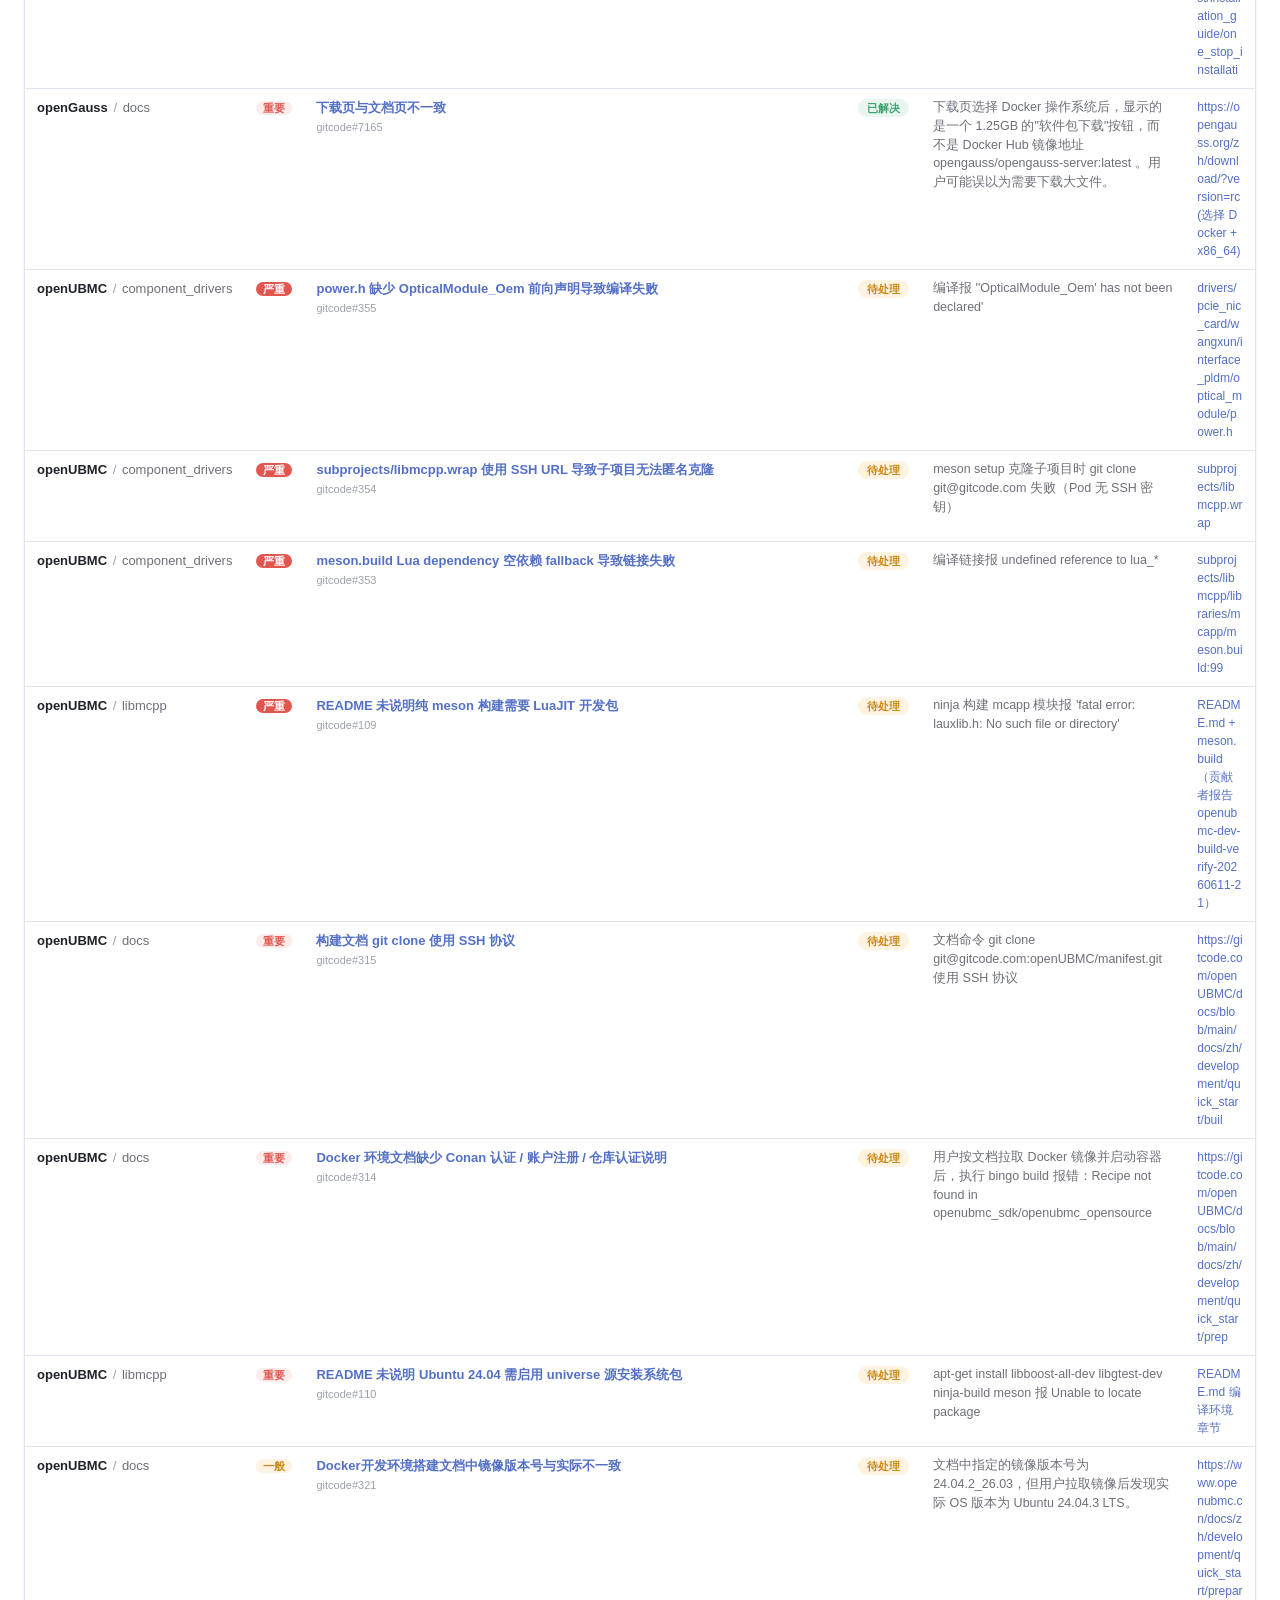
==== commit d4ed82bd: "feat(report): 新增按月趋势图 + 硬件（NPU/通用）筛选 - 趋势卡（占满整行，含 通过率/平均耗时/平均缺陷 指标切换）：跨全部月份，   总体线（粗）+ 各社区线（≥2 月才画），" ====
--- a/index.html
+++ b/index.html
@@ -14,7 +14,7 @@
       }
     }(window.location));
   </script>
-  <link rel="stylesheet" href="./styles.css?v=20260707b" />
+  <link rel="stylesheet" href="./styles.css?v=20260708a" />
 </head>
 <body>
   <header class="site-header">
@@ -57,6 +57,14 @@
         </div>
       </div>
       <div class="control-group">
+        <label>硬件</label>
+        <div id="hwChips" class="chips">
+          <button class="chip active" data-hw="all">全部</button>
+          <button class="chip" data-hw="npu">NPU（昇腾）</button>
+          <button class="chip" data-hw="cpu">通用（CPU）</button>
+        </div>
+      </div>
+      <div class="control-group">
         <label>对比基线</label>
         <div id="cmpToggle" class="tabs">
           <button class="tab active" data-cmp="off">关</button>
@@ -96,6 +104,6 @@
   </footer>
 
   <script src="./vendor/echarts.min.js"></script>
-  <script src="./app.js?v=20260707b"></script>
+  <script src="./app.js?v=20260708a"></script>
 </body>
 </html>
--- a/styles.css
+++ b/styles.css
@@ -348,3 +348,15 @@
 .def-ph { color: var(--text); }
 .def-sug { margin-top: 3px; font-size: 12px; color: var(--text-dim); }
 .def-sug b { color: var(--success); font-weight: 600; }
+.ops-phase { margin: 8px 0 2px; }
+.ops-name { font-size: 12px; font-weight: 600; color: var(--accent); margin-bottom: 3px; }
+.ops-list { margin: 0 0 8px; padding-left: 18px; }
+.ops-list li { font-size: 13px; line-height: 1.7; color: var(--text); }
+.ops-list code { background: var(--bg-soft); border: 1px solid var(--border); border-radius: 5px; padding: 0 5px; font-size: 12px; }
+/* 趋势卡（占满整行）+ 指标切换按钮 */
+.charts .trend-card { grid-column: 1 / -1; }
+#ec-trend { height: 300px; }
+.trend-metrics { display: inline-flex; gap: 4px; margin-left: auto; }
+.tbtn { font-size: 11px; font-weight: 600; color: var(--text-dim); background: var(--bg-soft); border: 1px solid var(--border); border-radius: 6px; padding: 2px 9px; cursor: pointer; }
+.tbtn:hover { border-color: var(--accent); color: var(--accent); }
+.tbtn.active { background: var(--accent-soft); color: var(--accent); border-color: var(--accent); }
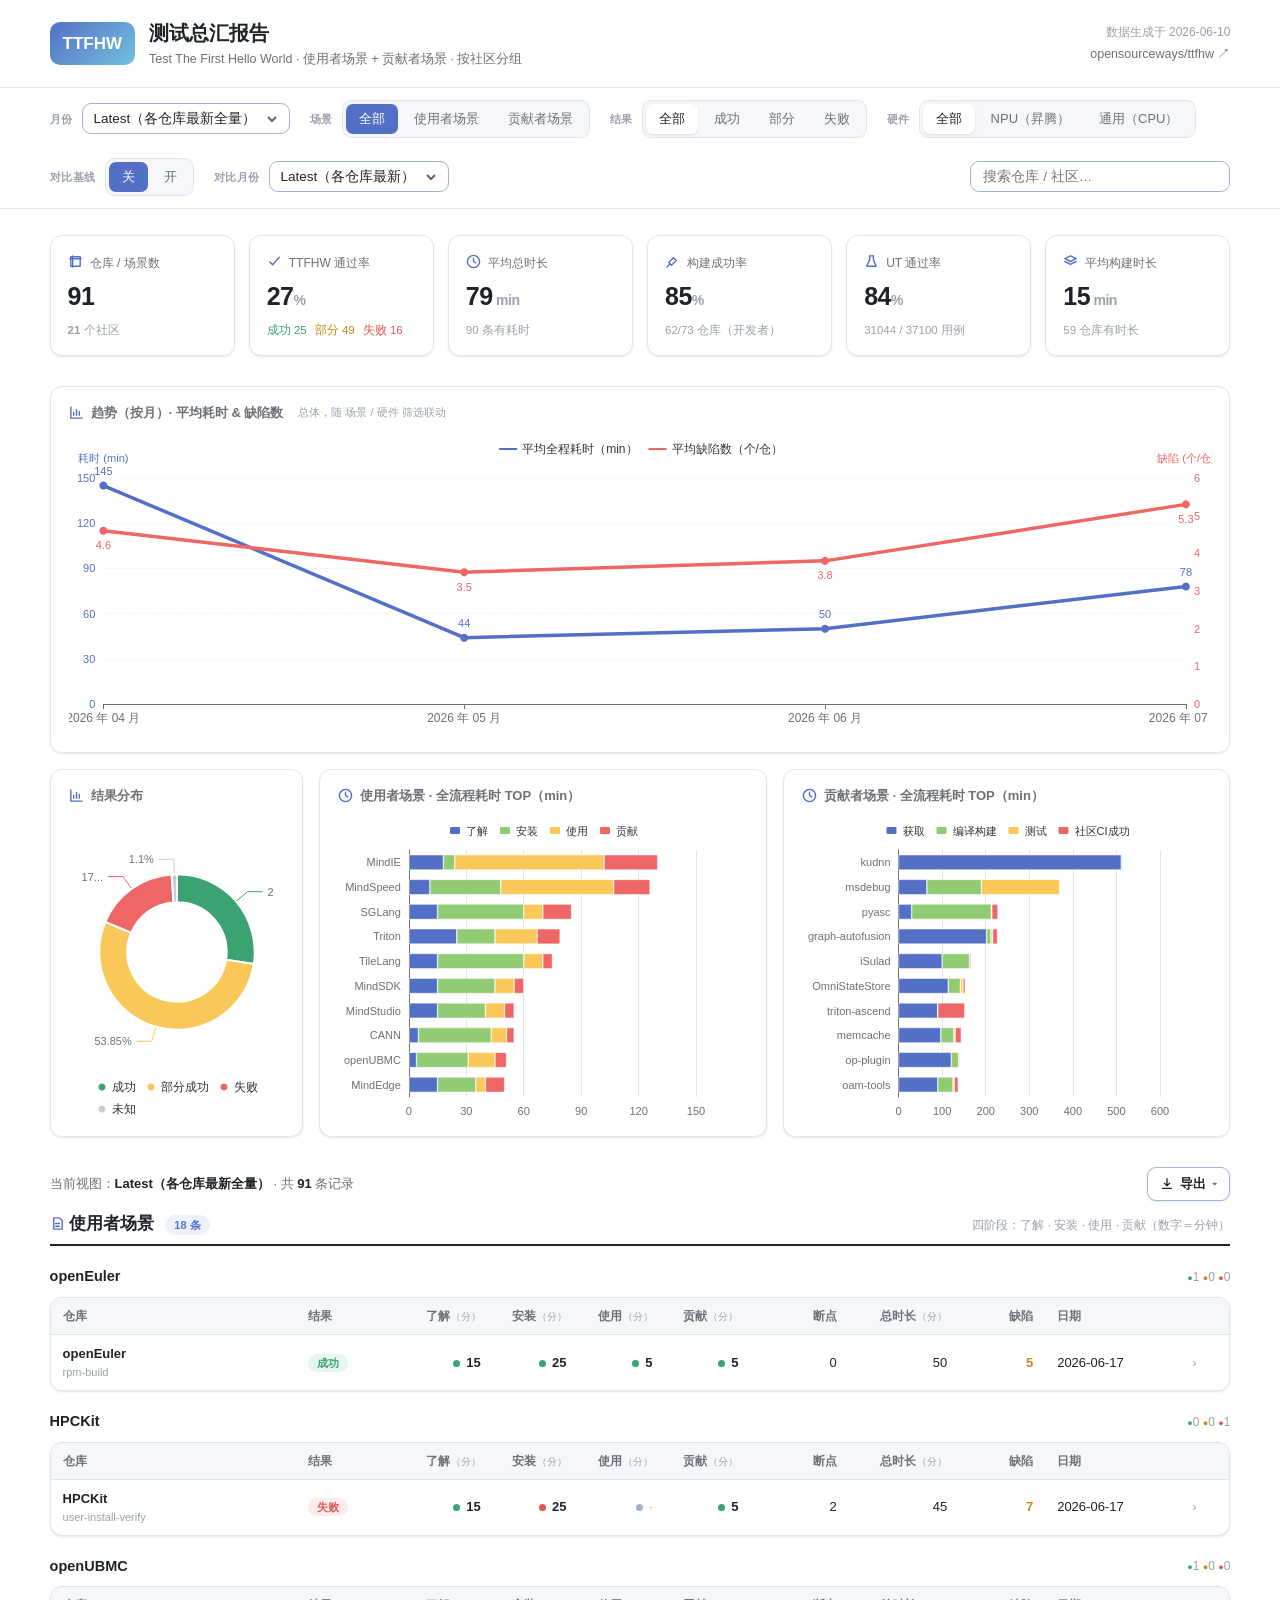
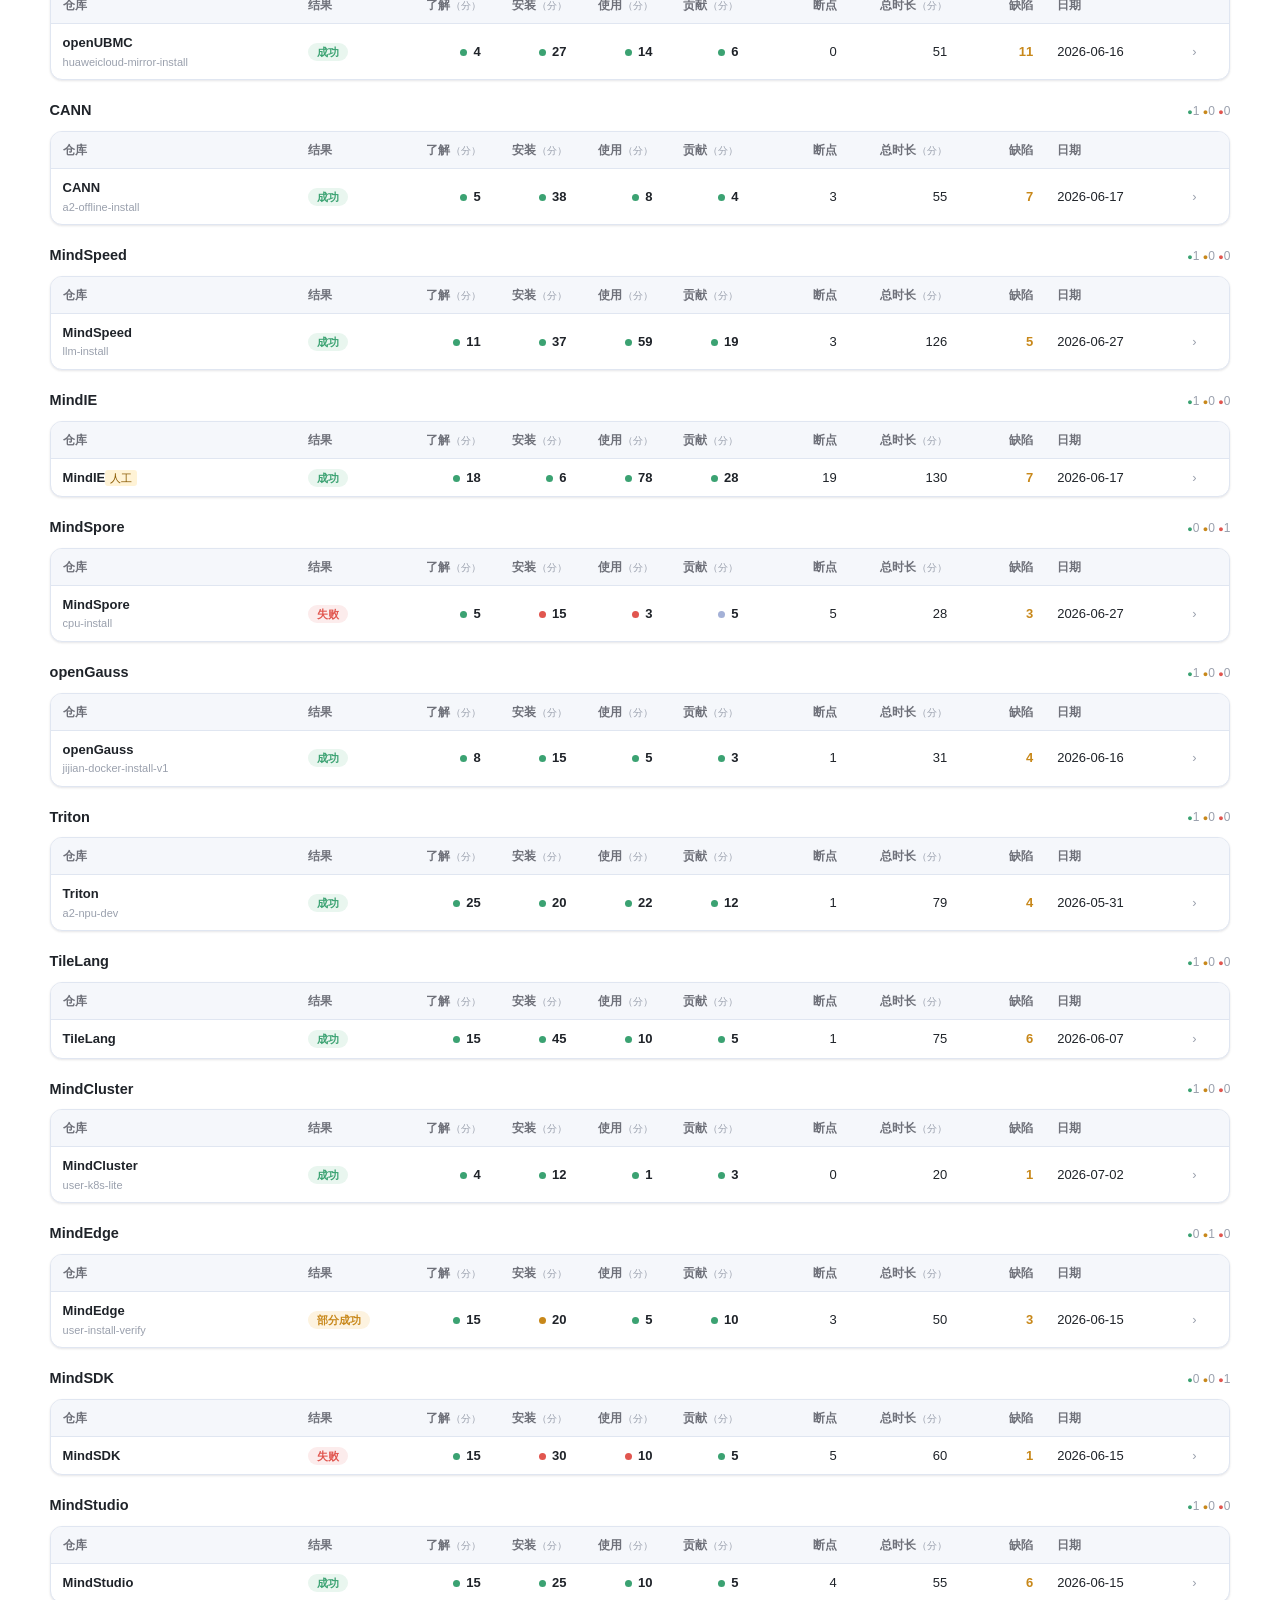
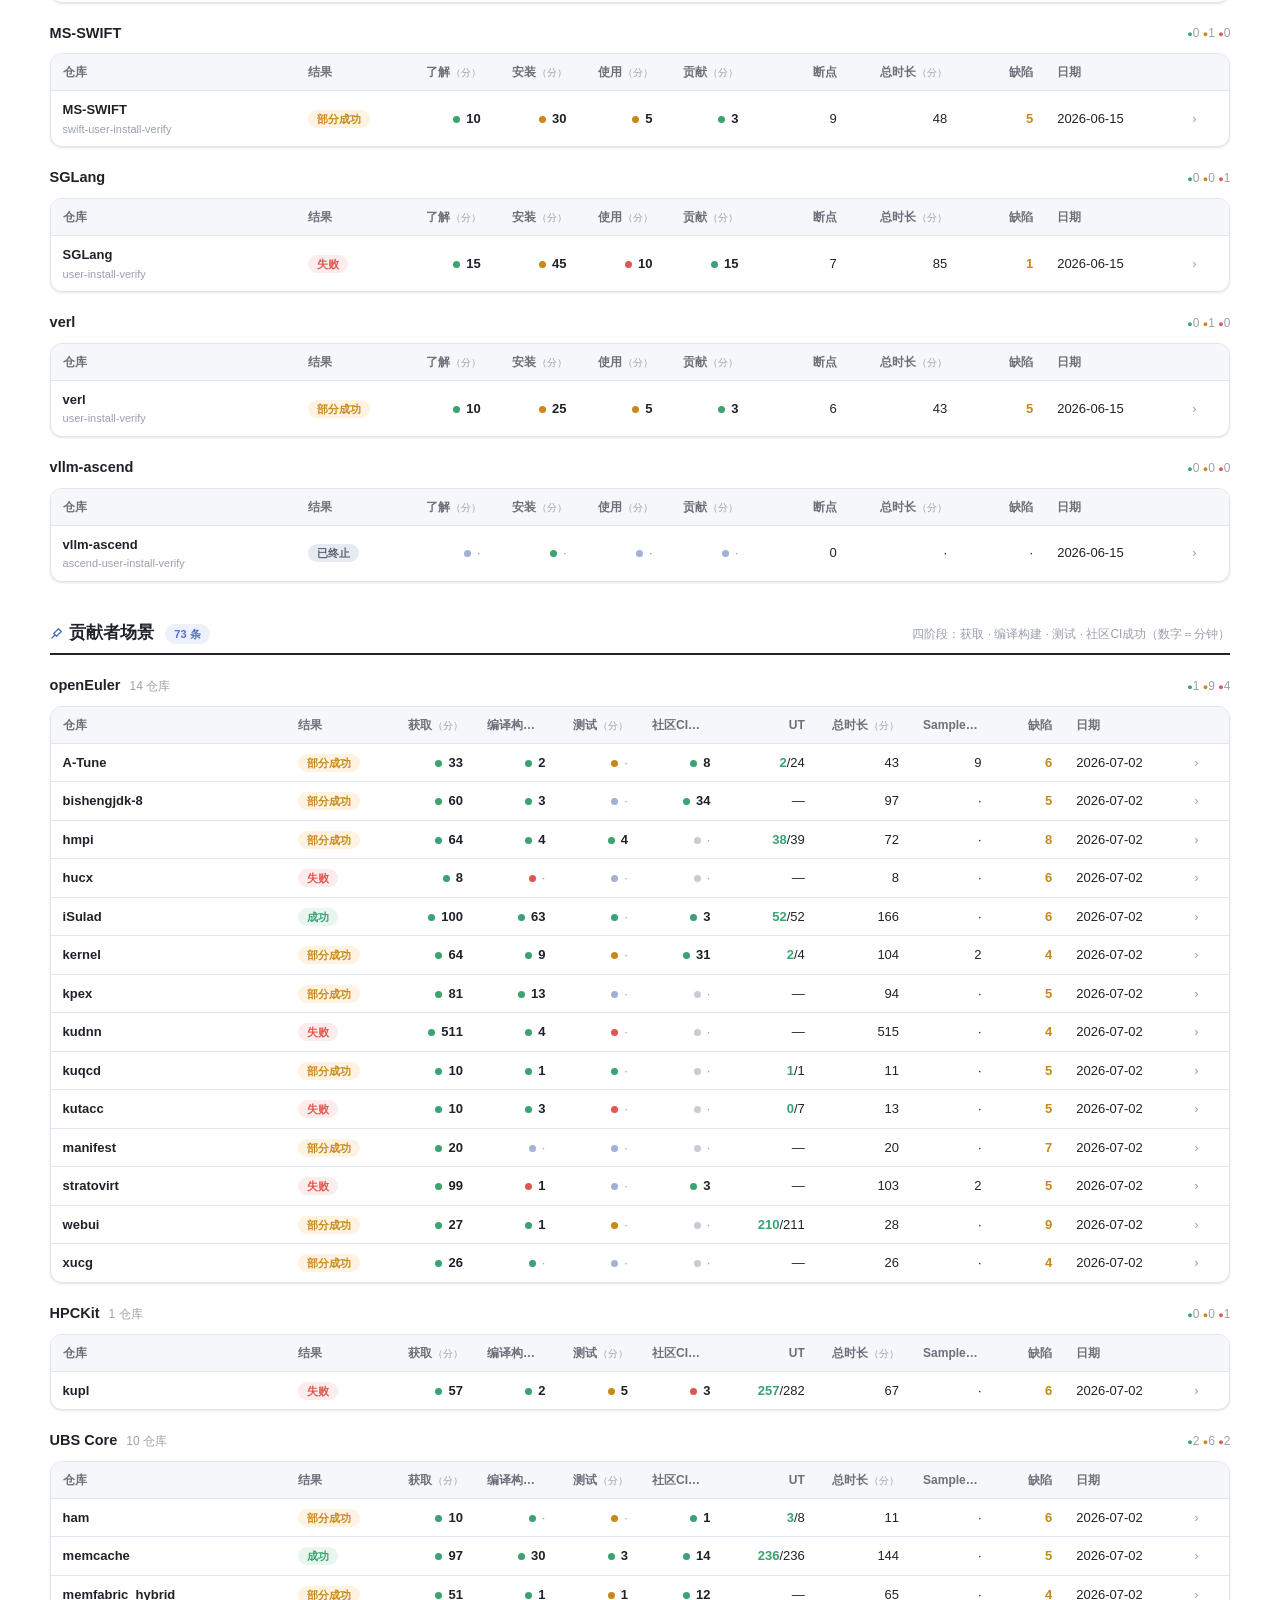
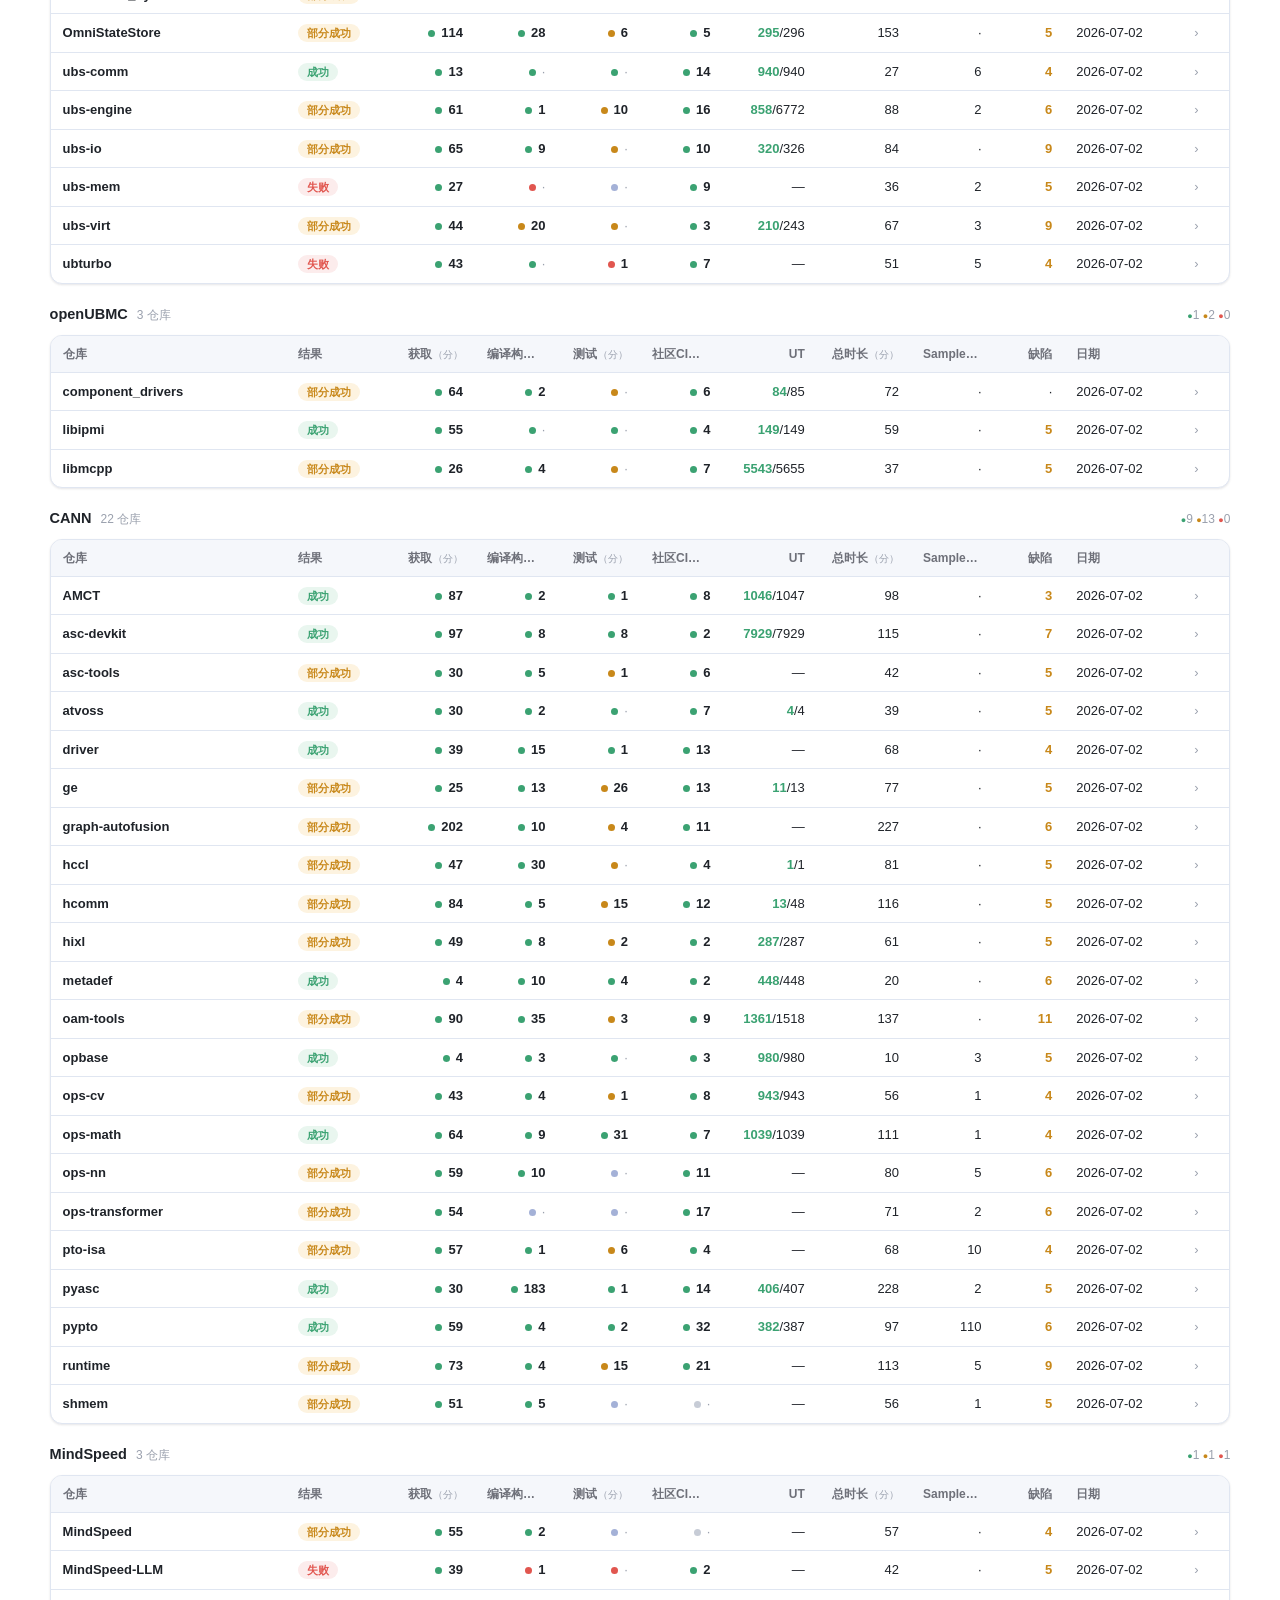
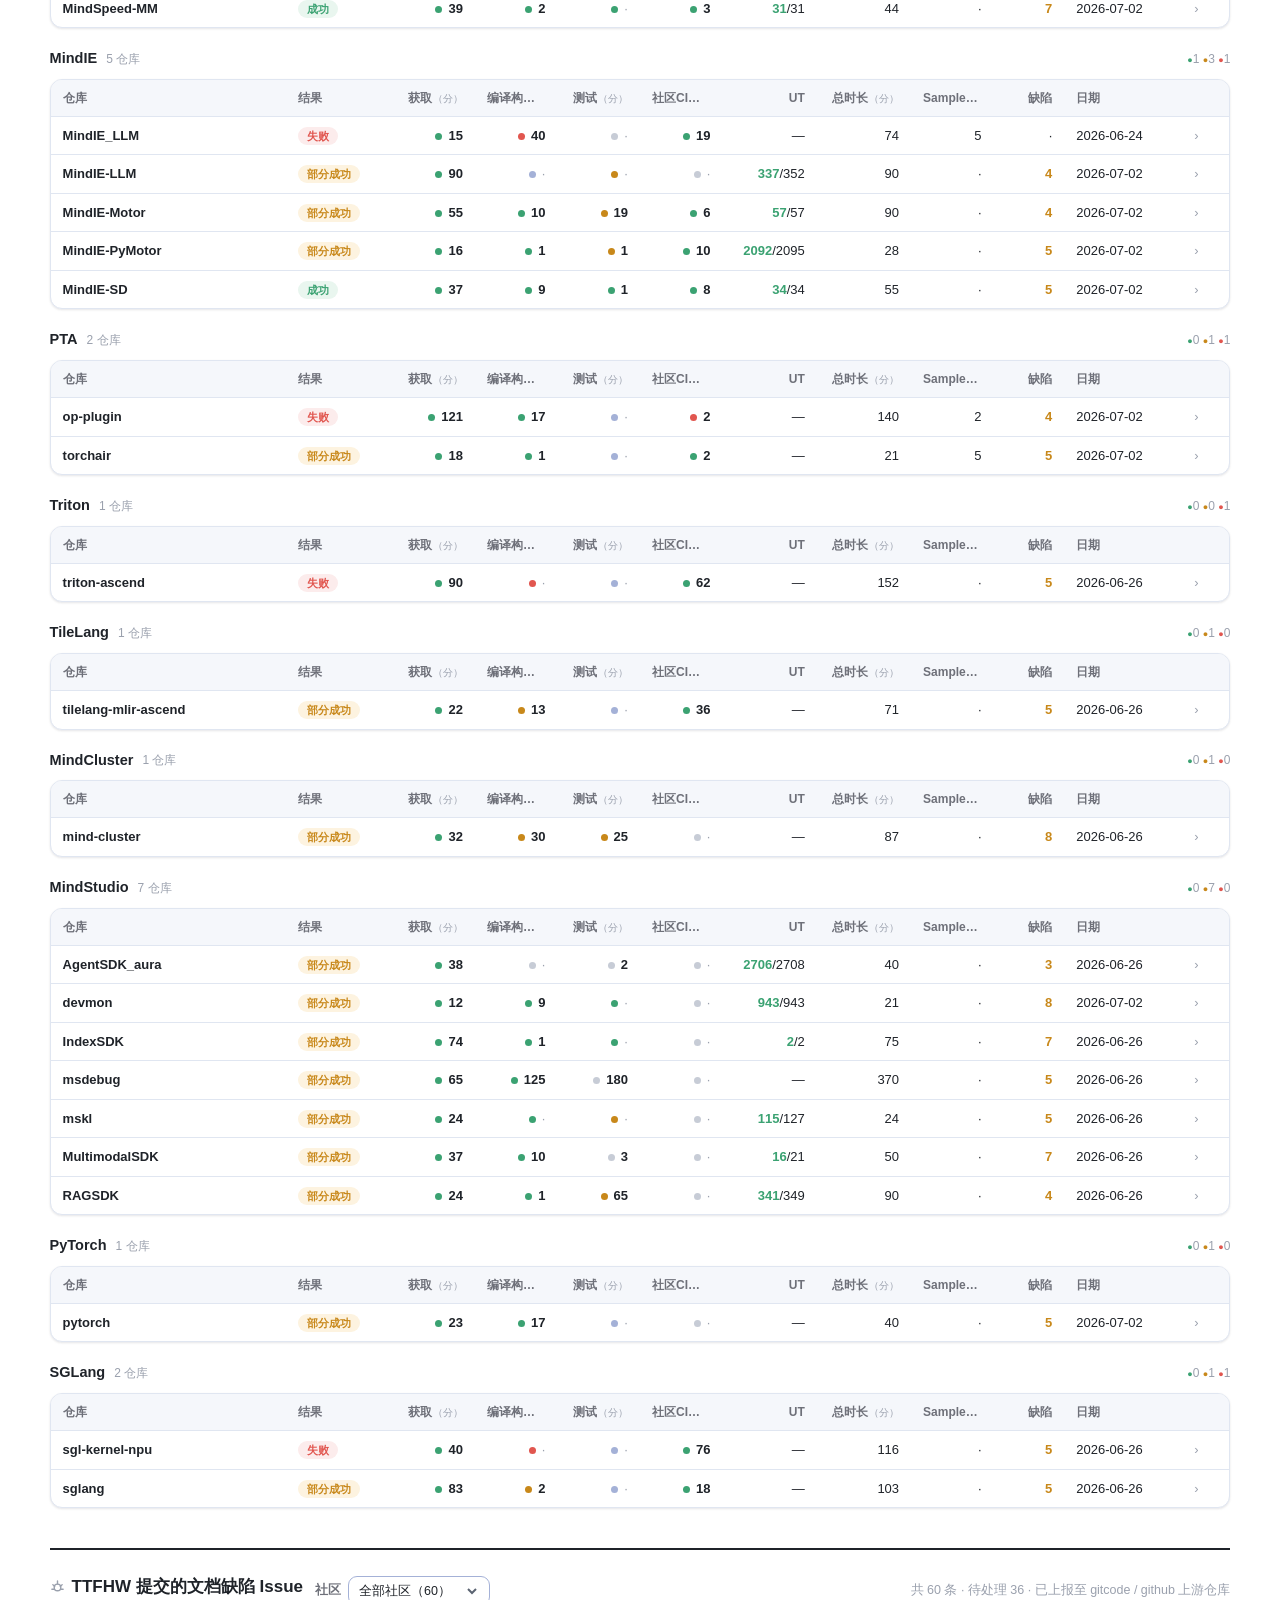
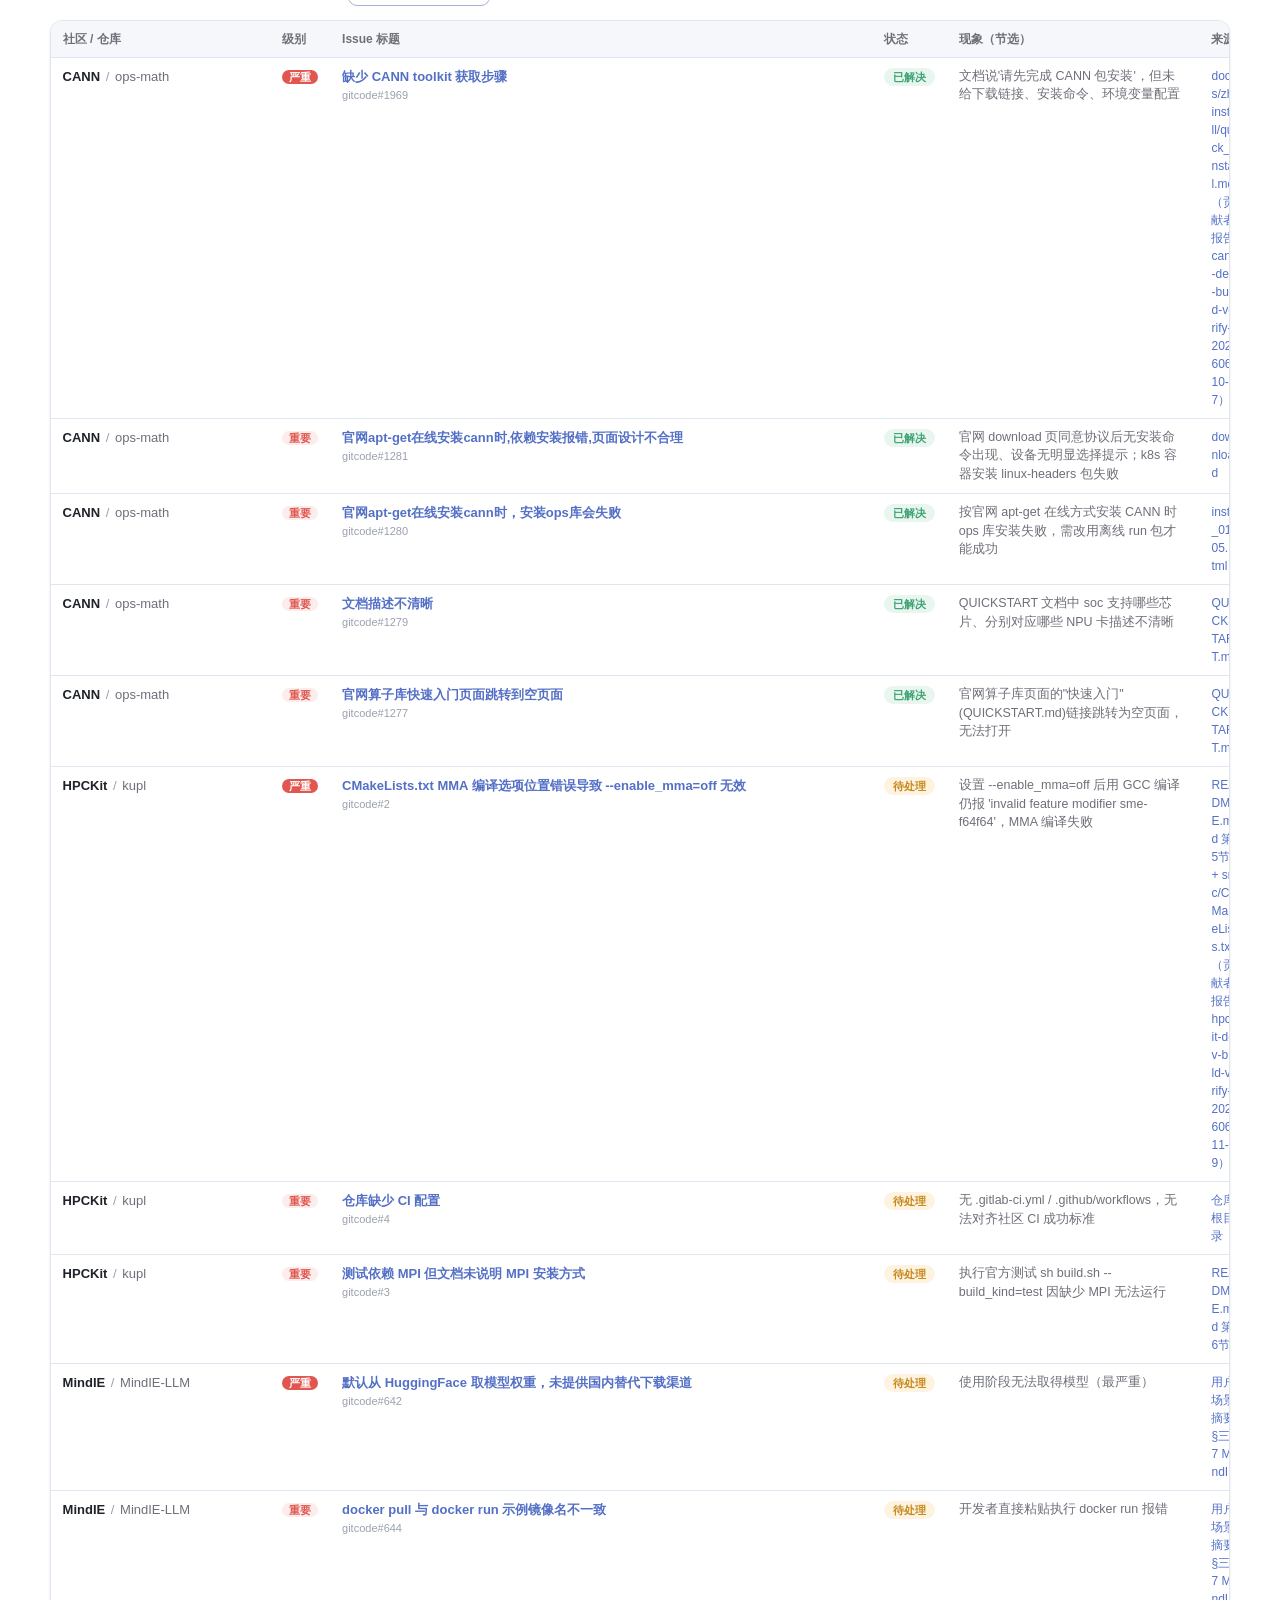
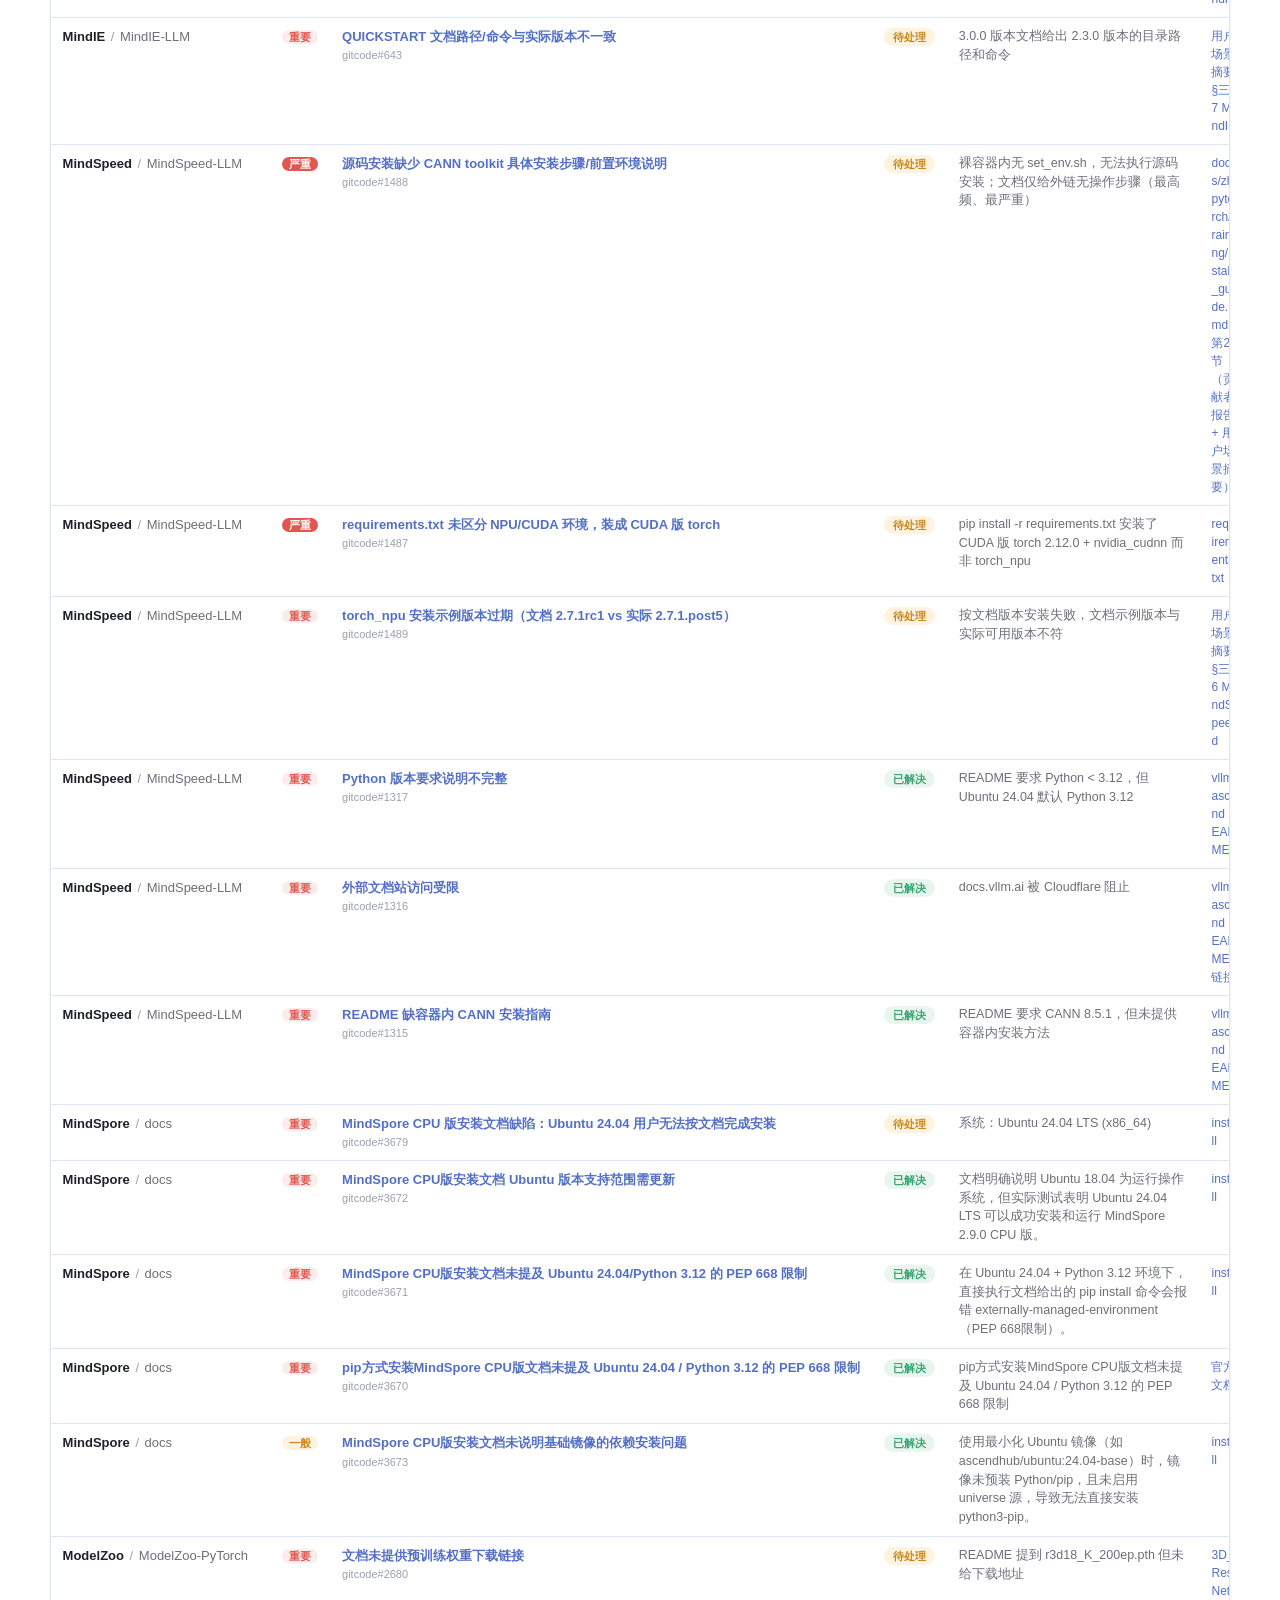
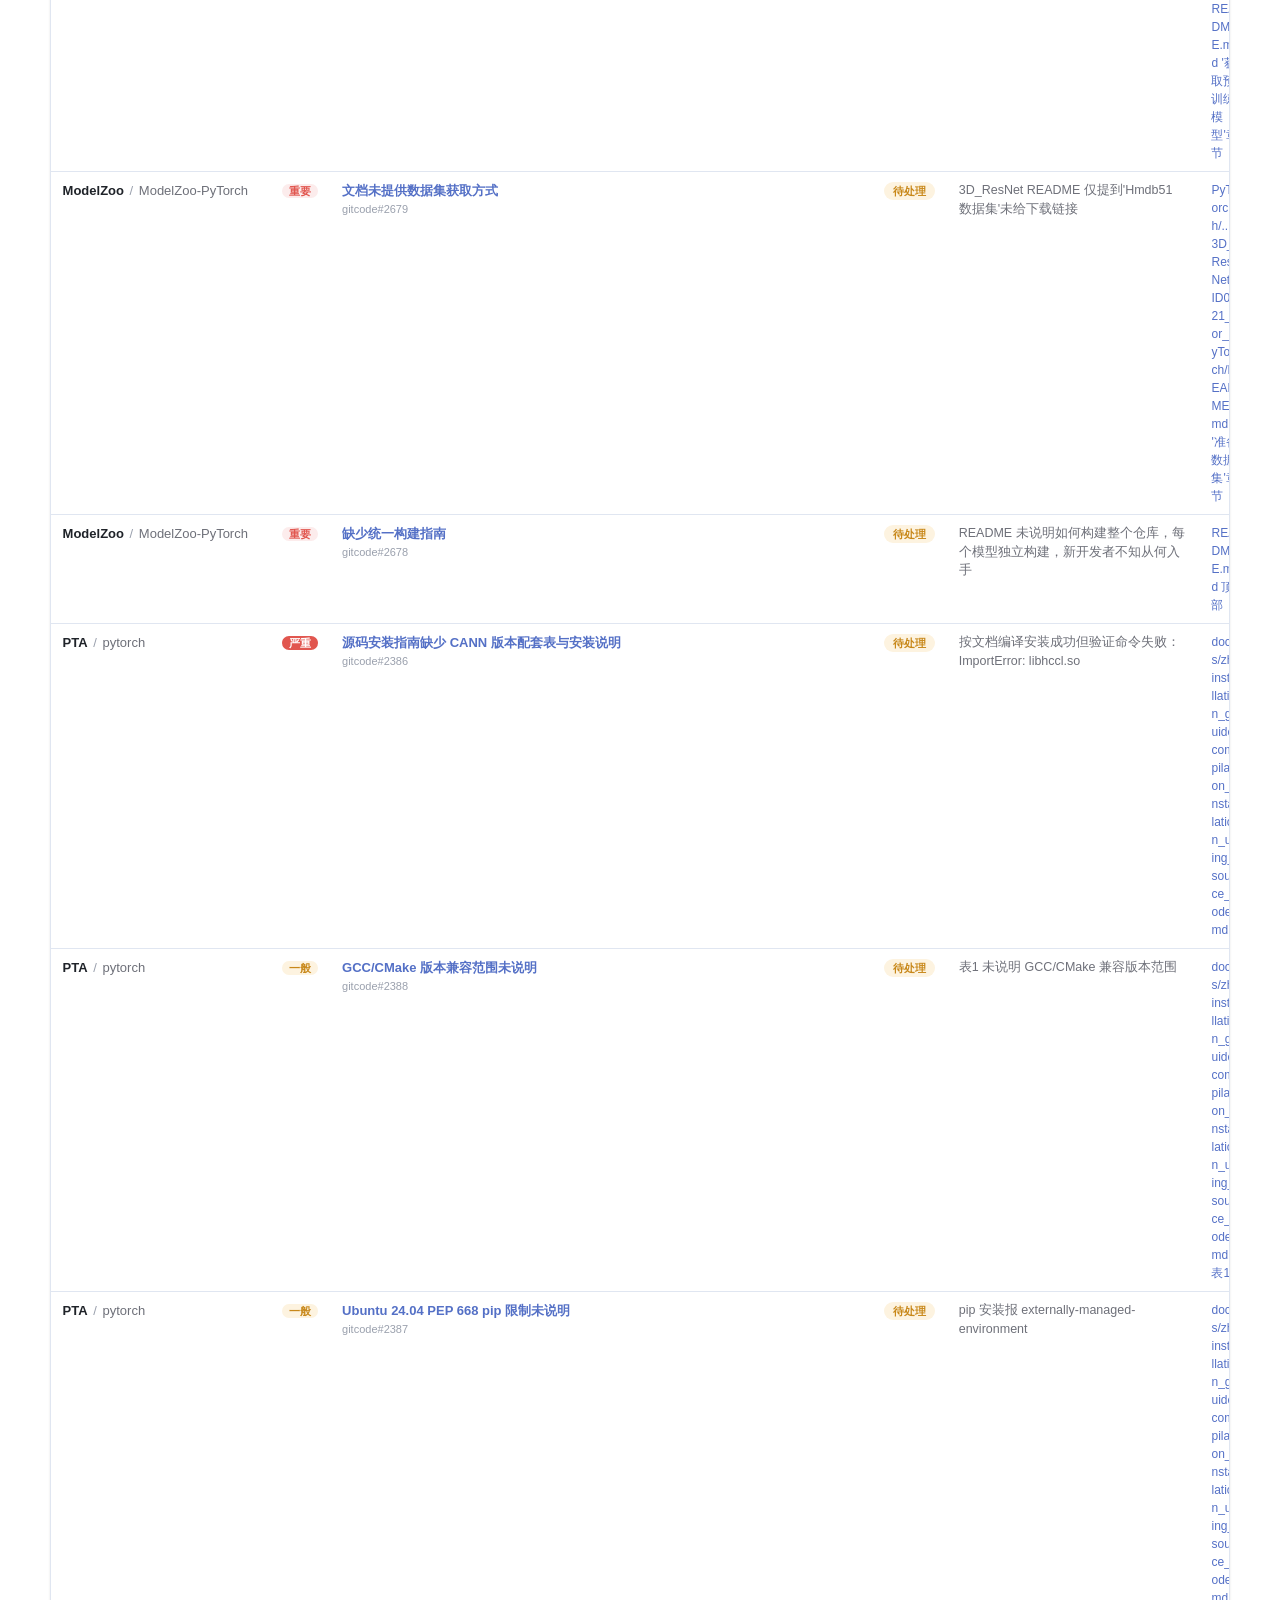
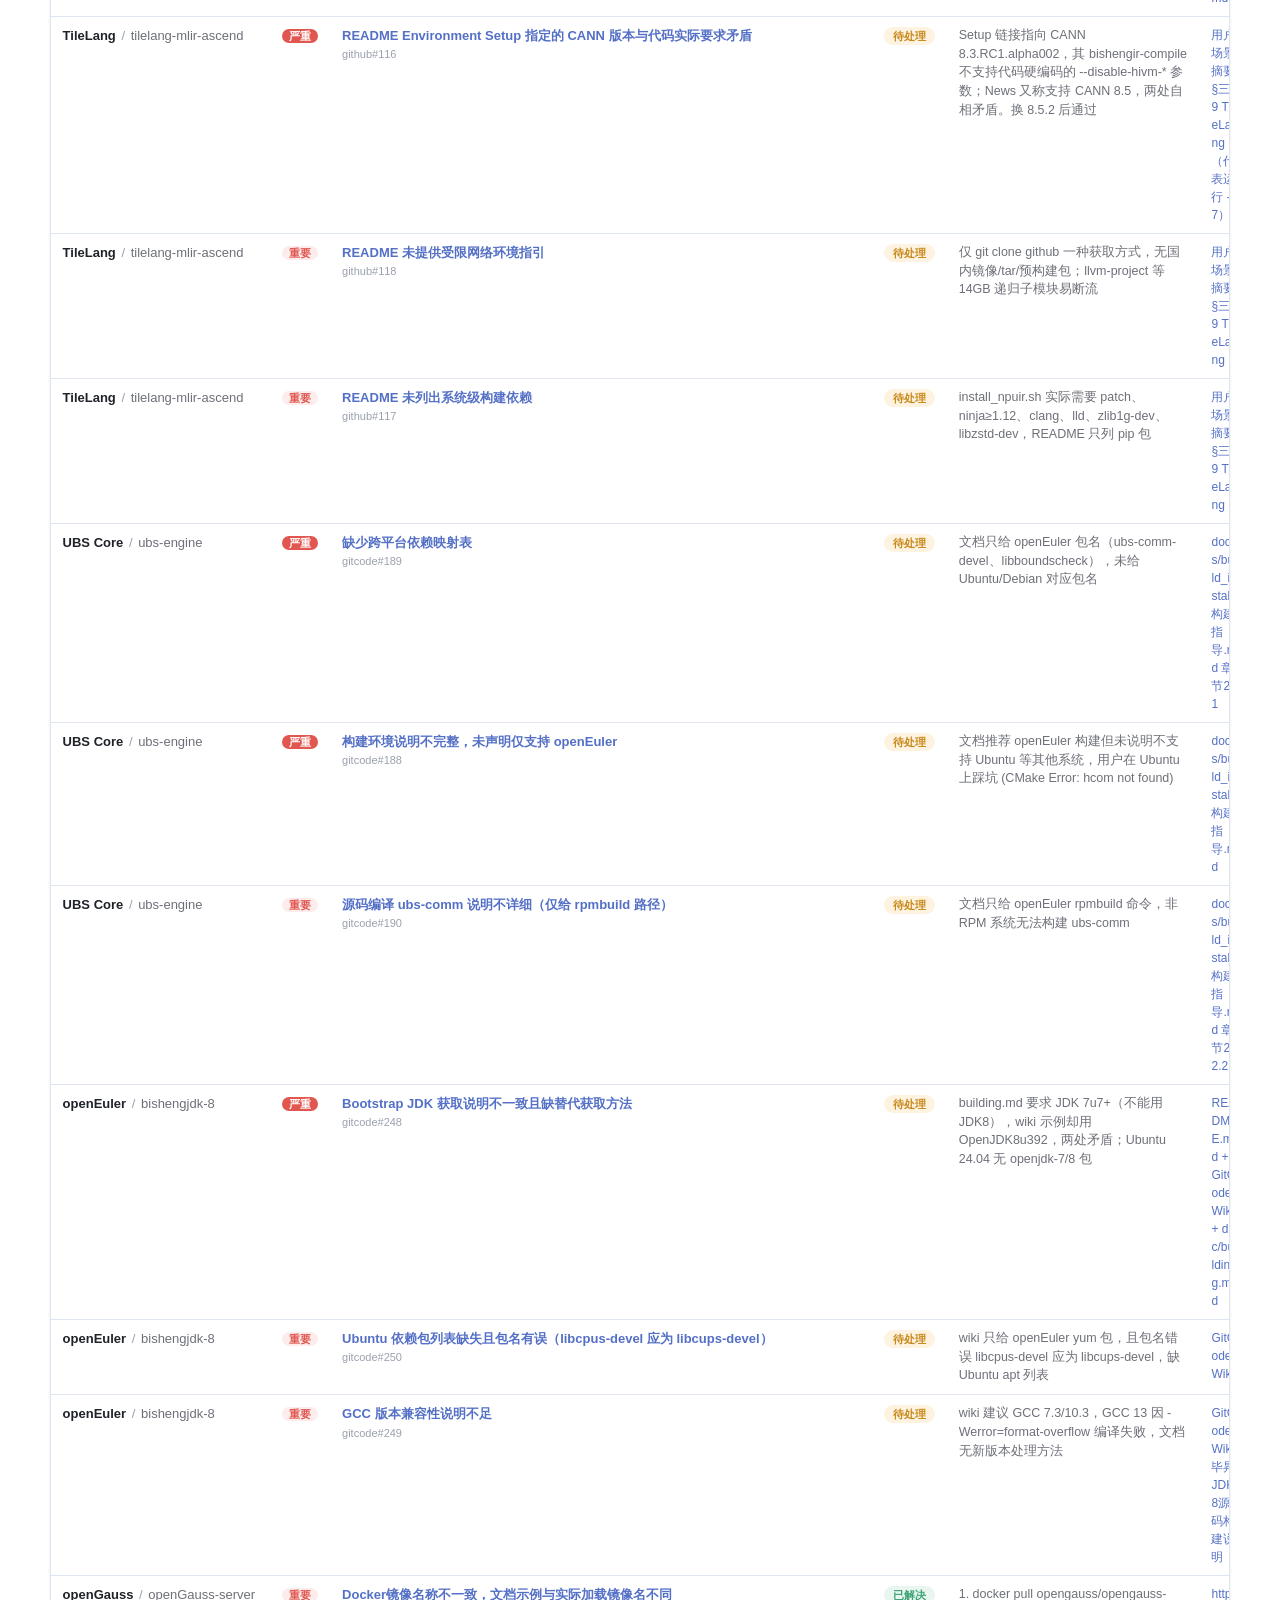
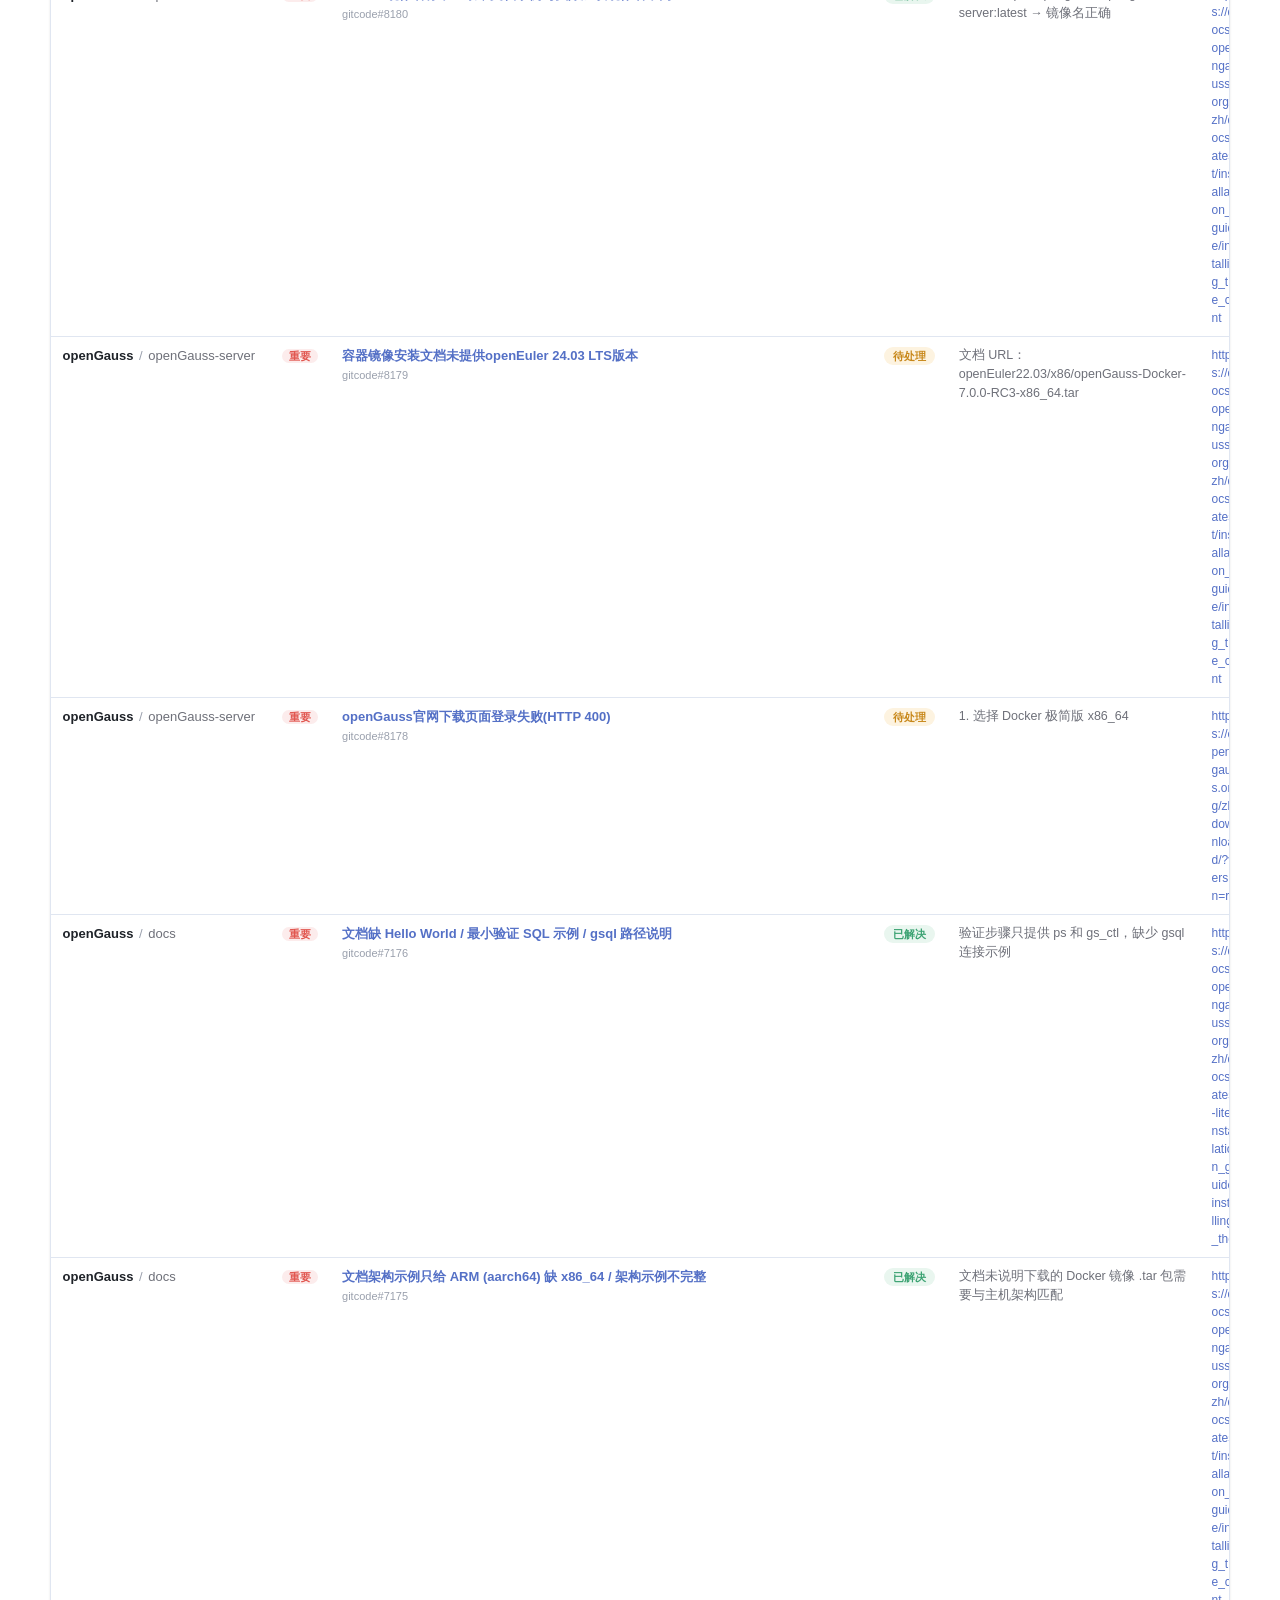
==== commit b71cdd3b: "fix(report): 页面铺开近全屏 + 趋势图改为「耗时+缺陷」双轴总体图 - 布局宽度 1280px → min(1920px, 96vw)（头部/筛选/主体/页脚），详情页 min(1320" ====
--- a/index.html
+++ b/index.html
@@ -14,7 +14,7 @@
       }
     }(window.location));
   </script>
-  <link rel="stylesheet" href="./styles.css?v=20260708a" />
+  <link rel="stylesheet" href="./styles.css?v=20260708b" />
 </head>
 <body>
   <header class="site-header">
@@ -104,6 +104,6 @@
   </footer>
 
   <script src="./vendor/echarts.min.js"></script>
-  <script src="./app.js?v=20260708a"></script>
+  <script src="./app.js?v=20260708b"></script>
 </body>
 </html>
--- a/styles.css
+++ b/styles.css
@@ -32,7 +32,7 @@
 
 /* Header */
 .site-header { border-bottom: 1px solid var(--border); background: var(--bg); }
-.header-inner { max-width: 1280px; margin: 0 auto; padding: 18px 24px; display: flex; align-items: center; justify-content: space-between; gap: 16px; flex-wrap: wrap; }
+.header-inner { max-width: min(1920px, 96vw); margin: 0 auto; padding: 18px 24px; display: flex; align-items: center; justify-content: space-between; gap: 16px; flex-wrap: wrap; }
 .brand { display: flex; align-items: center; gap: 14px; }
 .logo { font-weight: 800; font-size: 17px; padding: 9px 13px; border-radius: 10px; background: linear-gradient(135deg, #5470c6, #73c0de); color: #fff; }
 .brand-text h1 { margin: 0; font-size: 20px; font-weight: 700; }
@@ -43,7 +43,7 @@
 
 /* Controls */
 .controls { position: sticky; top: 0; z-index: 30; background: rgba(255,255,255,.9); backdrop-filter: blur(10px); border-bottom: 1px solid var(--border); }
-.controls-inner { max-width: 1280px; margin: 0 auto; padding: 12px 24px; display: flex; align-items: center; gap: 20px; flex-wrap: wrap; }
+.controls-inner { max-width: min(1920px, 96vw); margin: 0 auto; padding: 12px 24px; display: flex; align-items: center; gap: 20px; flex-wrap: wrap; }
 .control-group { display: flex; align-items: center; gap: 9px; }
 .control-group.grow { flex: 1; justify-content: flex-end; min-width: 160px; }
 .control-group > label { color: var(--text-faint); font-size: 11px; text-transform: uppercase; letter-spacing: .5px; font-weight: 600; }
@@ -61,7 +61,7 @@
 .search { background: var(--bg); border: 1px solid var(--border-strong); color: var(--text); border-radius: 9px; padding: 7px 12px; font-size: 13.5px; width: 100%; max-width: 260px; }
 .search:focus { outline: none; border-color: var(--accent); }
 
-.container { max-width: 1280px; margin: 0 auto; padding: 26px 24px 70px; }
+.container { max-width: min(1920px, 96vw); margin: 0 auto; padding: 26px 24px 70px; }
 
 /* Stats dashboard */
 .stats { display: grid; grid-template-columns: repeat(auto-fit, minmax(160px, 1fr)); gap: 14px; margin-bottom: 30px; }
@@ -127,7 +127,7 @@
 .empty { text-align: center; color: var(--text-dim); padding: 60px 0; }
 
 /* Detail page */
-.detail { max-width: 1000px; margin: 0 auto; }
+.detail { max-width: min(1320px, 92vw); margin: 0 auto; }
 .back { display: inline-flex; align-items: center; gap: 6px; margin-bottom: 18px; font-size: 13.5px; }
 .detail-head { display: flex; align-items: flex-start; gap: 14px; flex-wrap: wrap; padding-bottom: 18px; border-bottom: 1px solid var(--border); margin-bottom: 22px; }
 .detail-head .dh-id h1 { margin: 0; font-size: 24px; }
@@ -168,7 +168,7 @@
 .summary-text { background: var(--bg-soft); border-left: 3px solid var(--accent); padding: 12px 16px; border-radius: 0 8px 8px 0; color: var(--text-dim); font-size: 13.5px; }
 
 .site-footer { border-top: 1px solid var(--border); }
-.site-footer p { max-width: 1280px; margin: 0 auto; padding: 18px 24px; color: var(--text-faint); font-size: 12px; }
+.site-footer p { max-width: min(1920px, 96vw); margin: 0 auto; padding: 18px 24px; color: var(--text-faint); font-size: 12px; }
 code { background: var(--bg-soft); padding: 1px 5px; border-radius: 4px; font-size: .92em; }
 @media (max-width: 640px) { .control-group.grow { justify-content: flex-start; } .header-meta { align-items: flex-start; } }
 
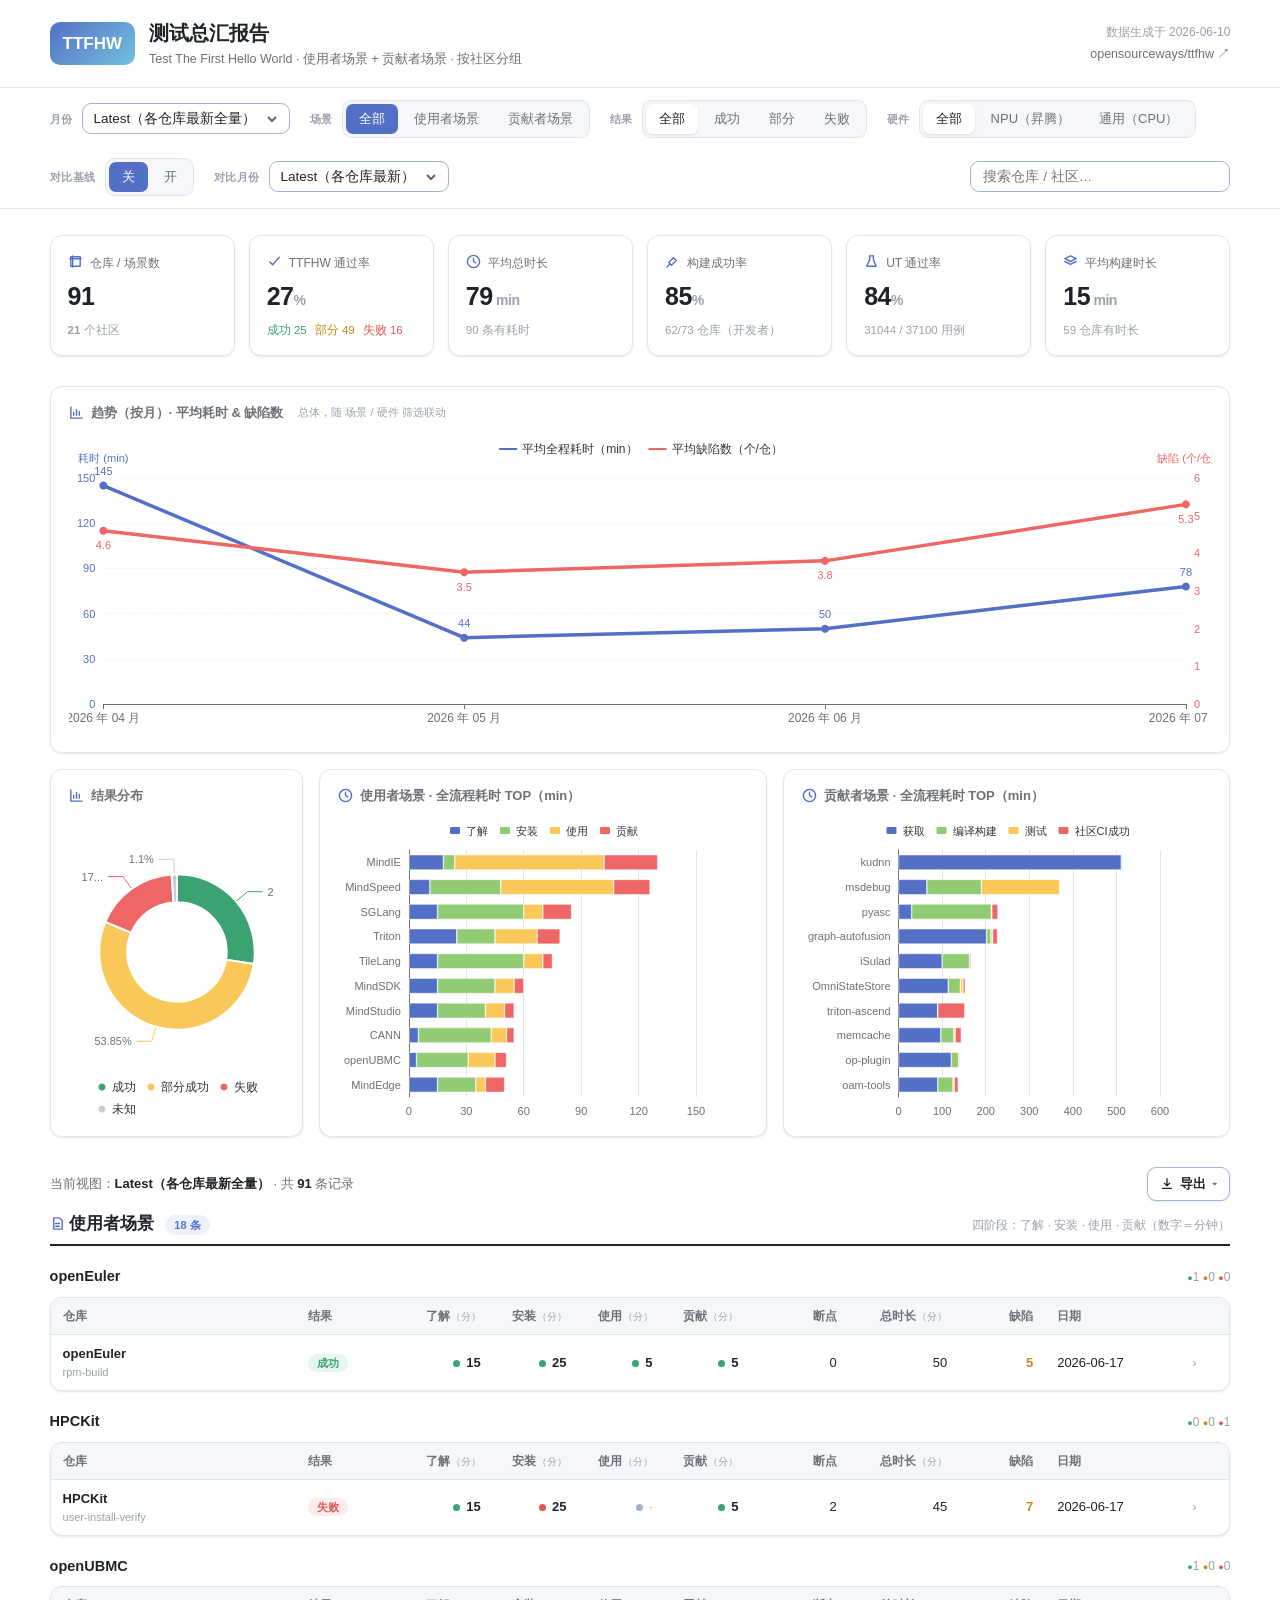
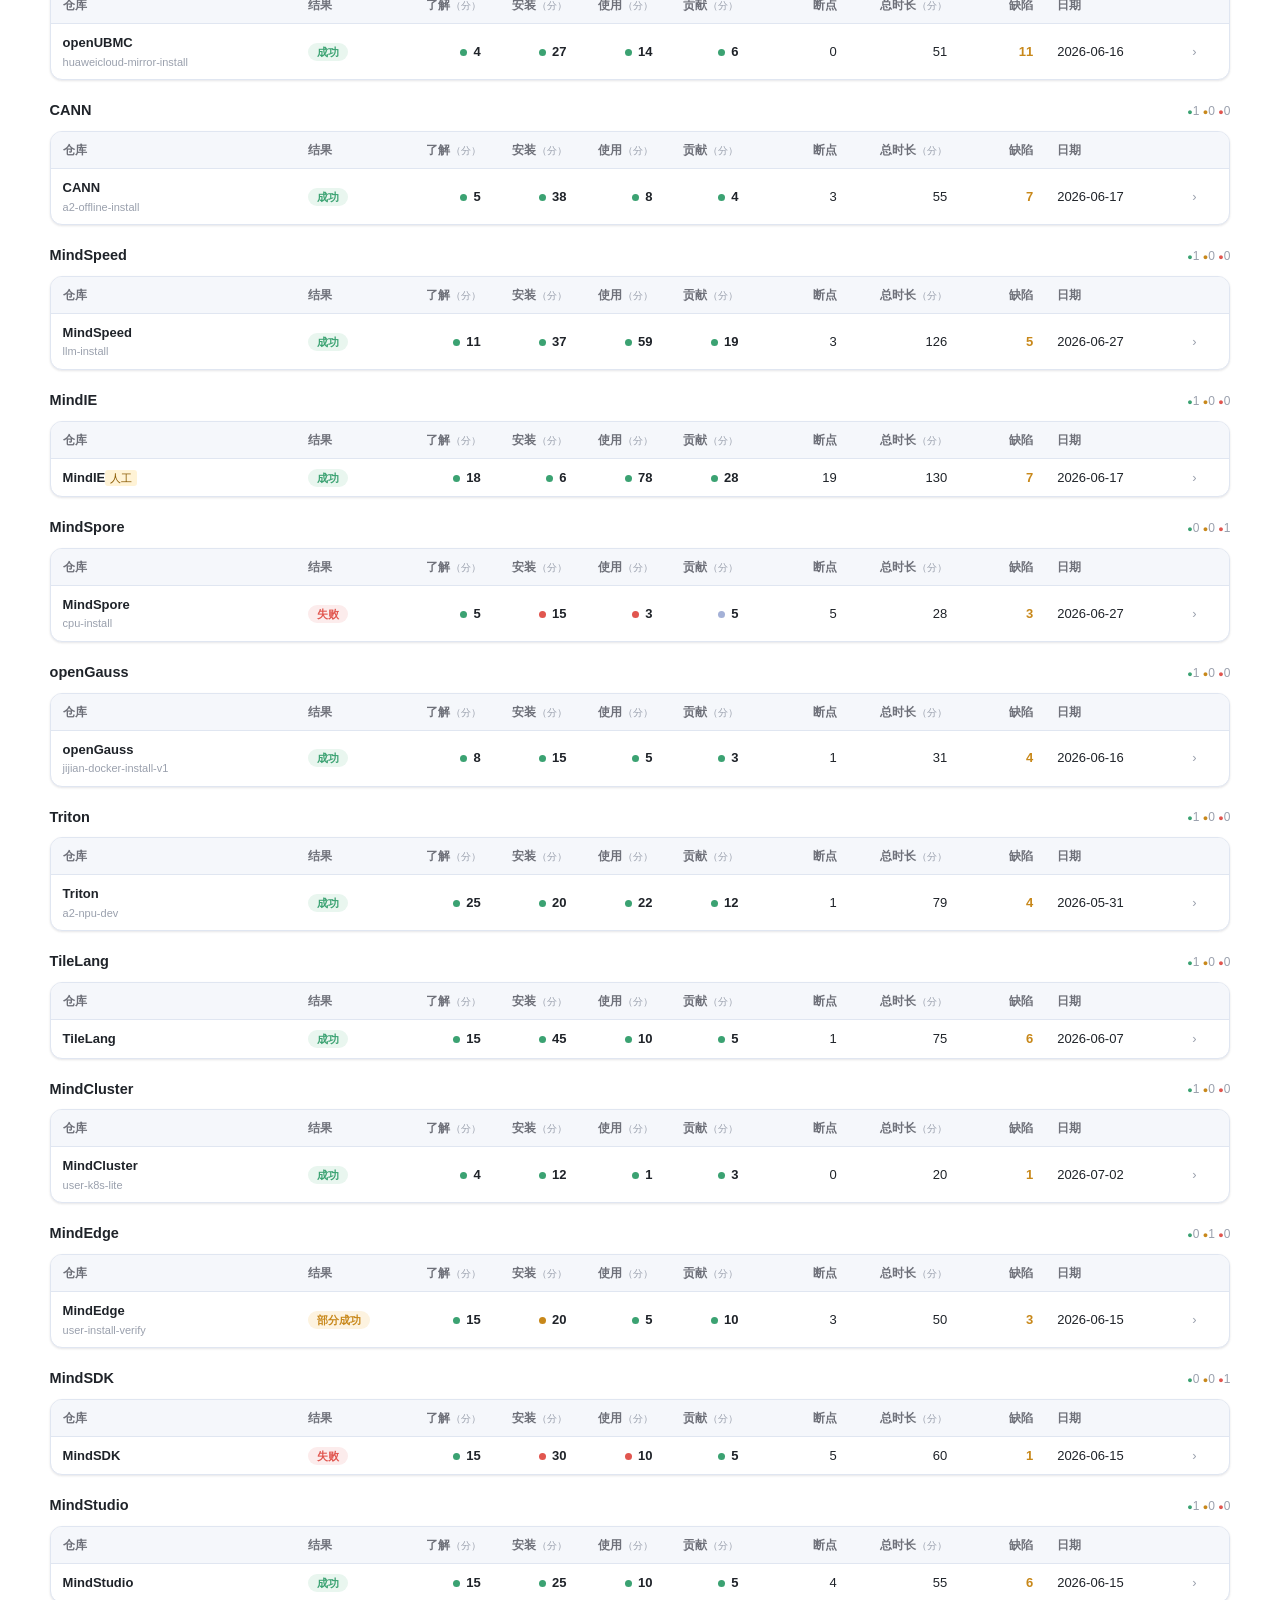
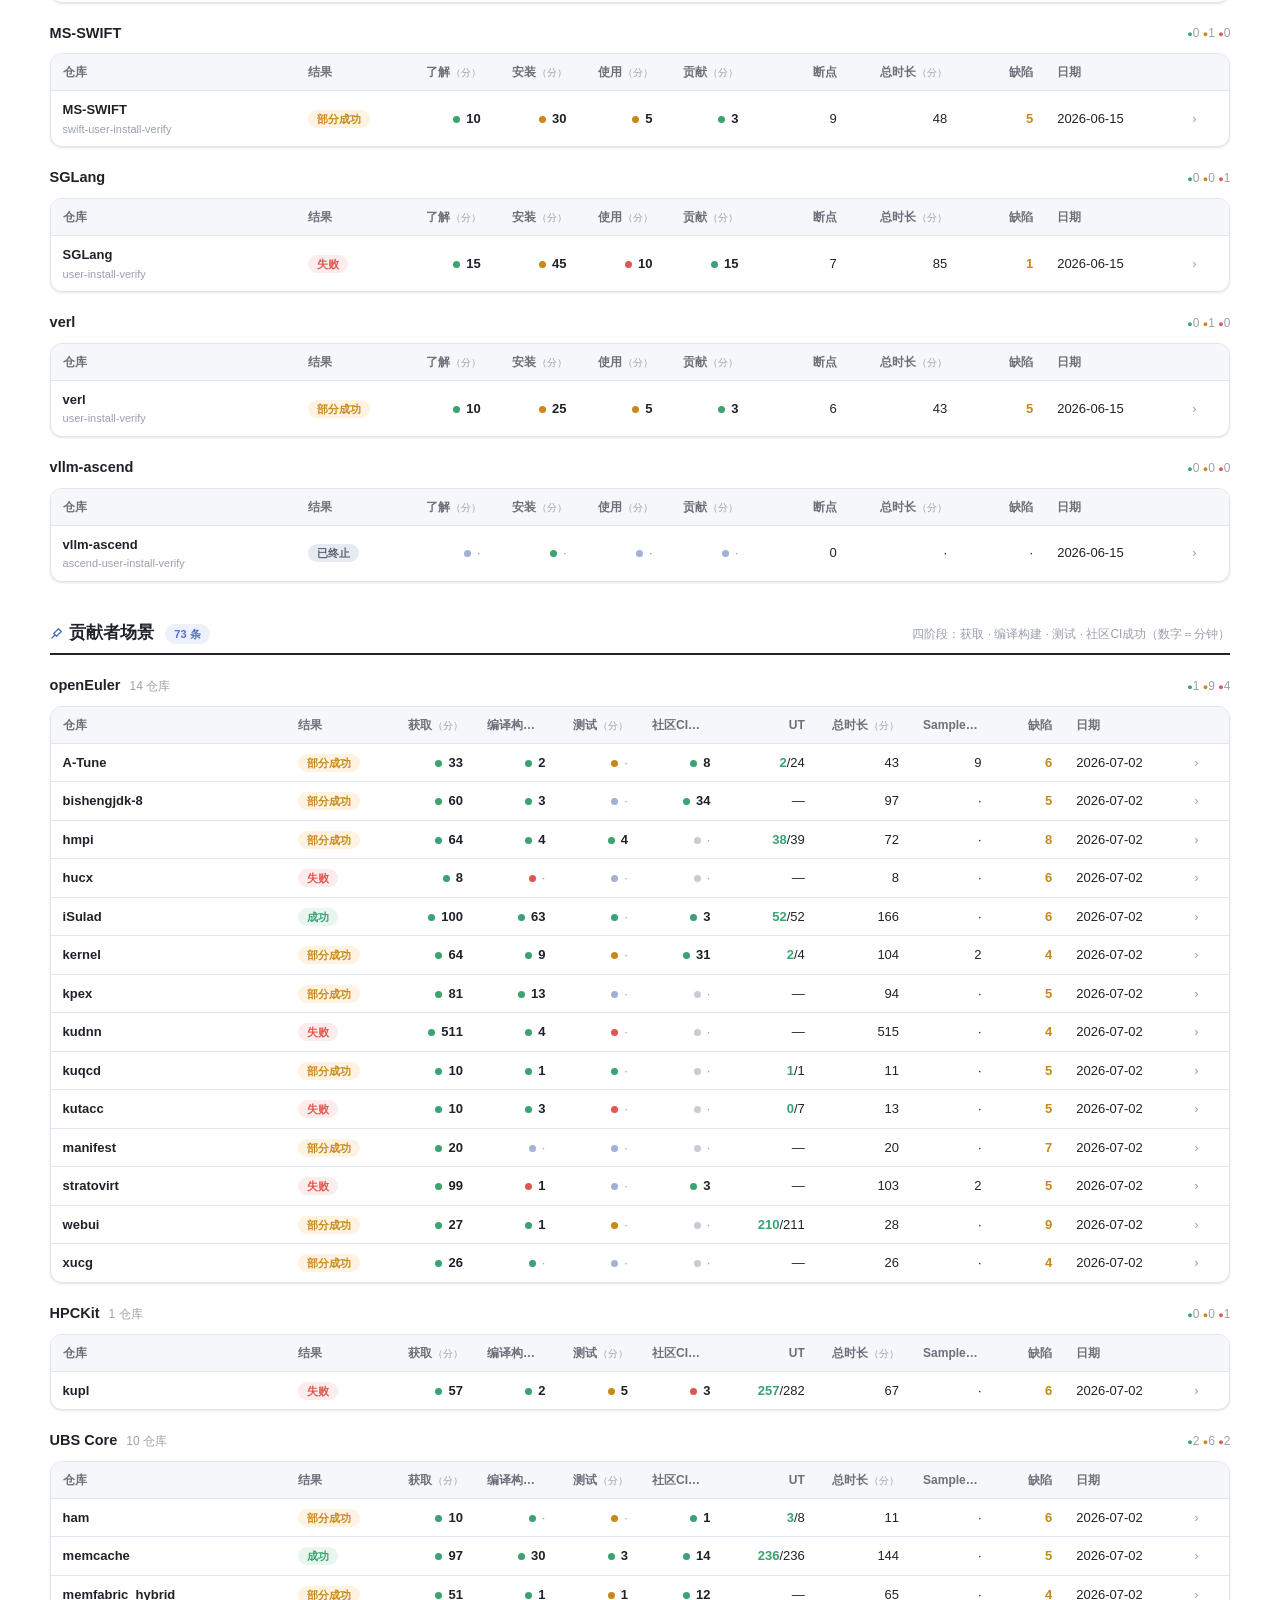
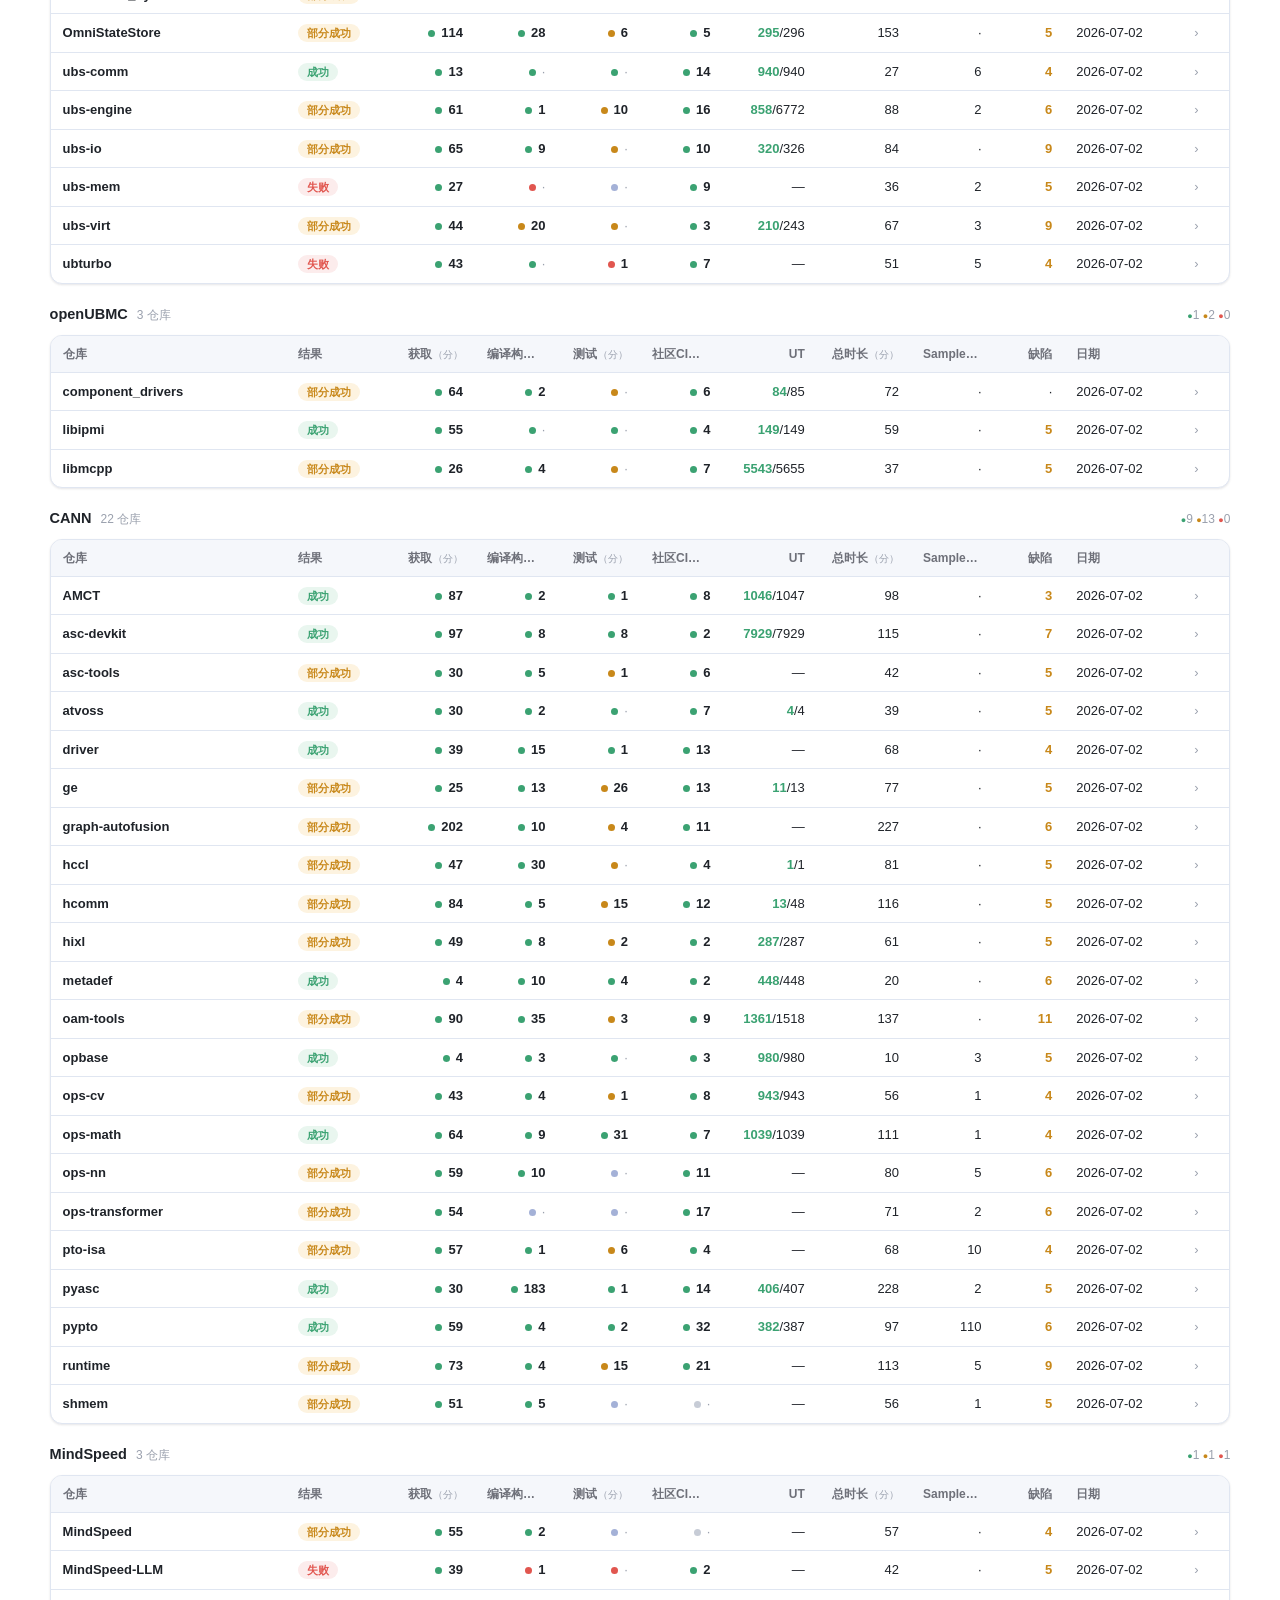
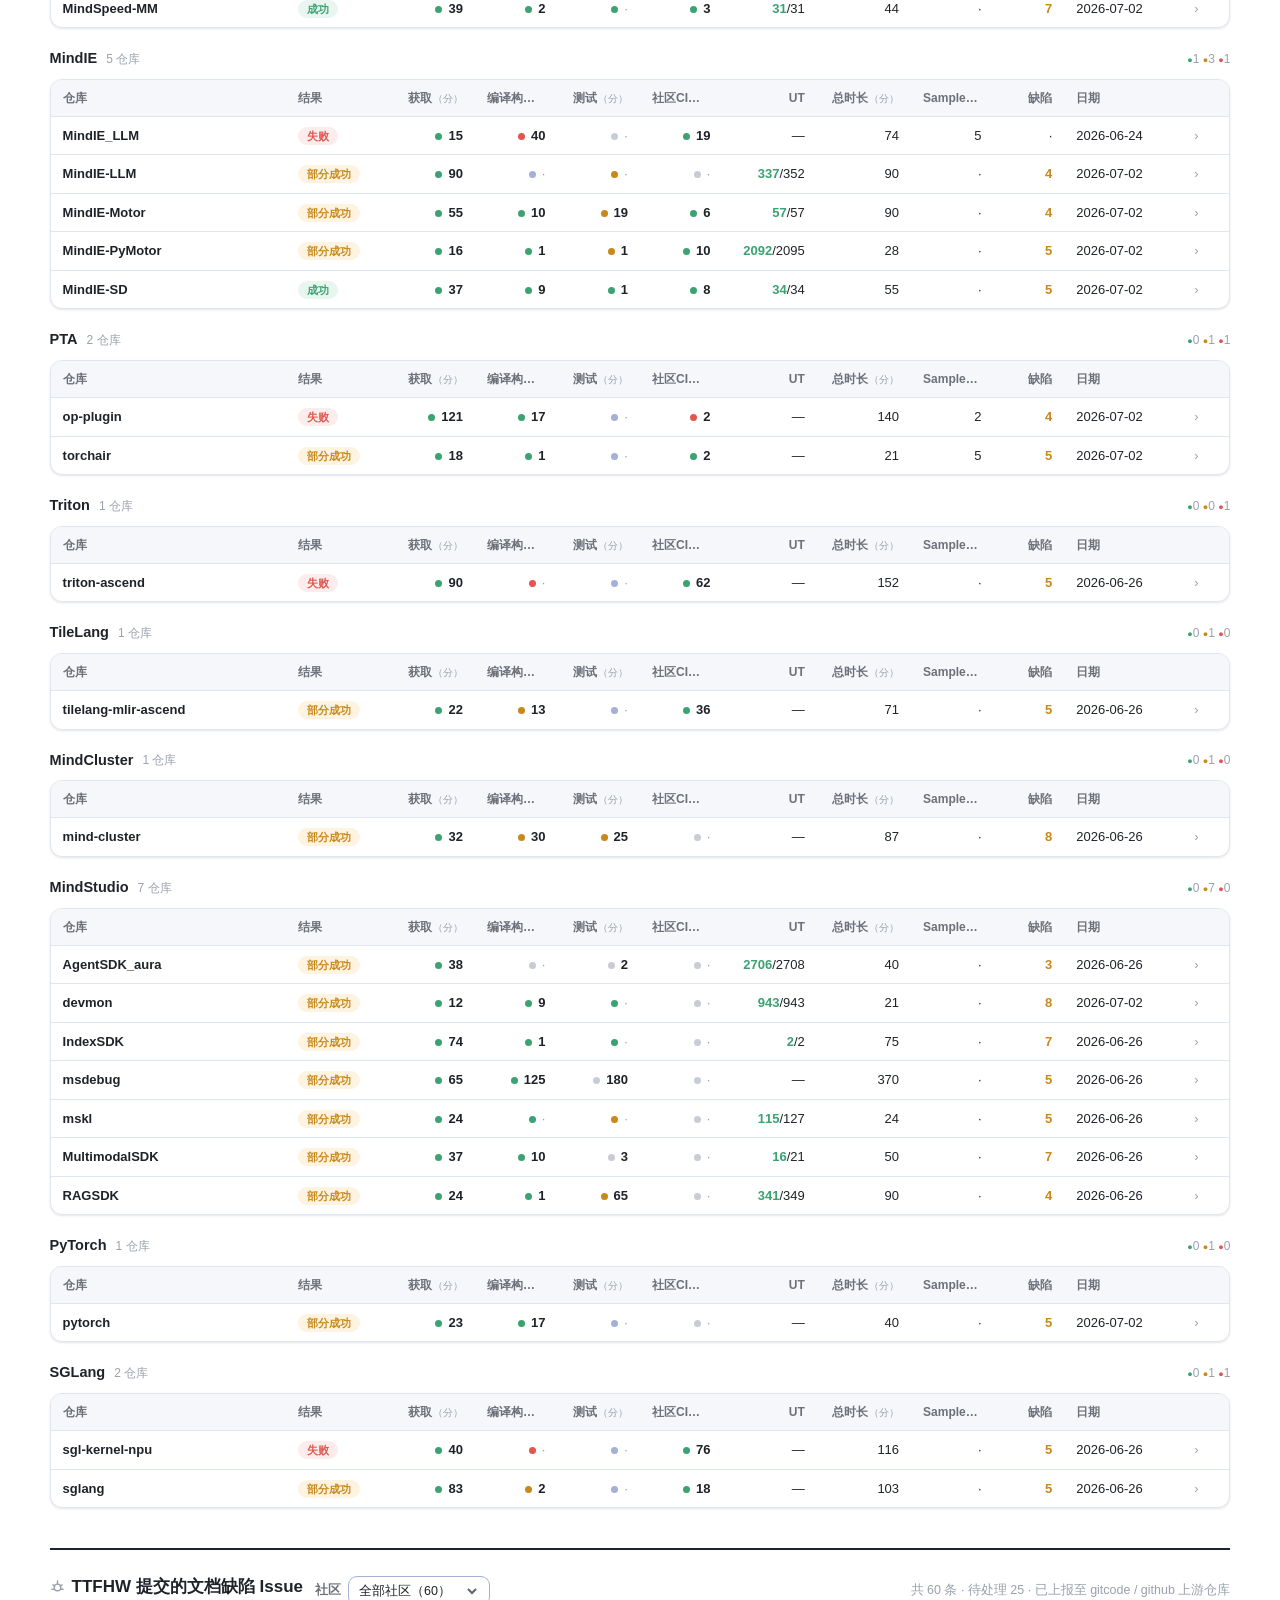
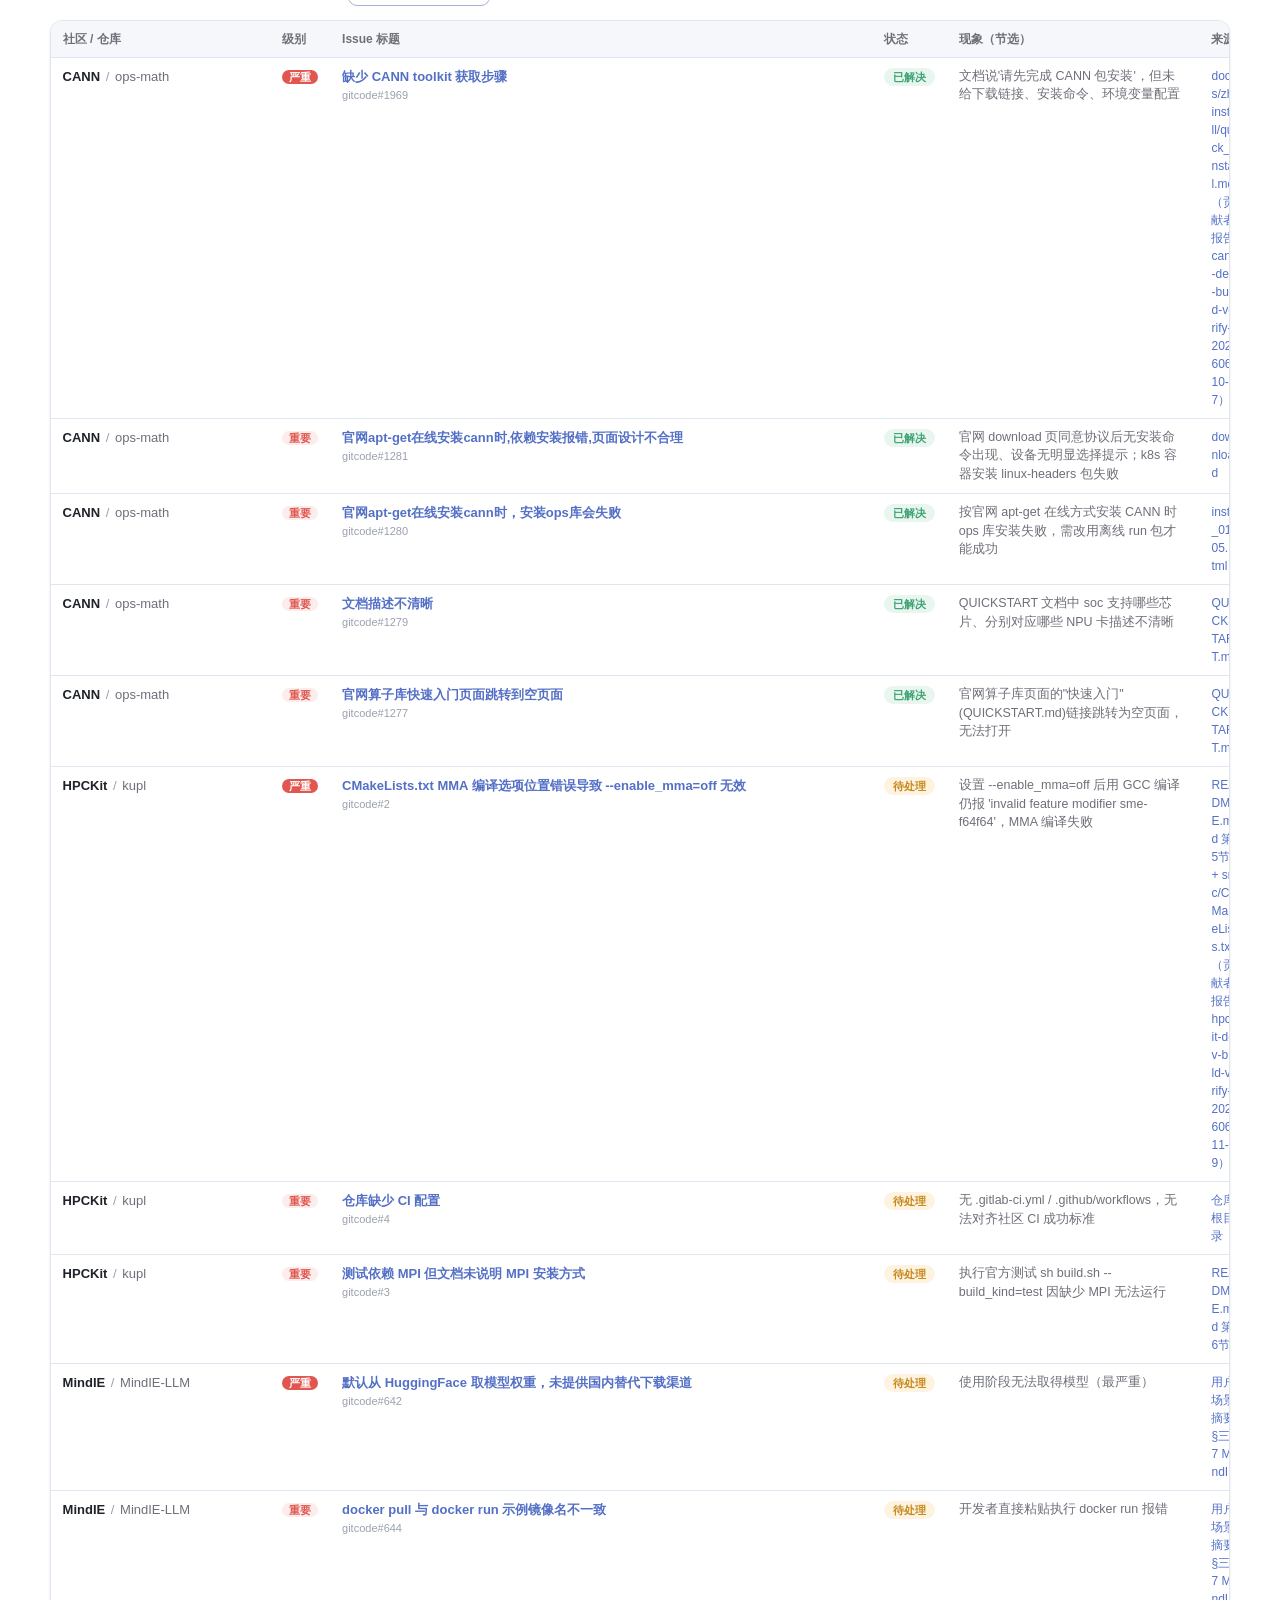
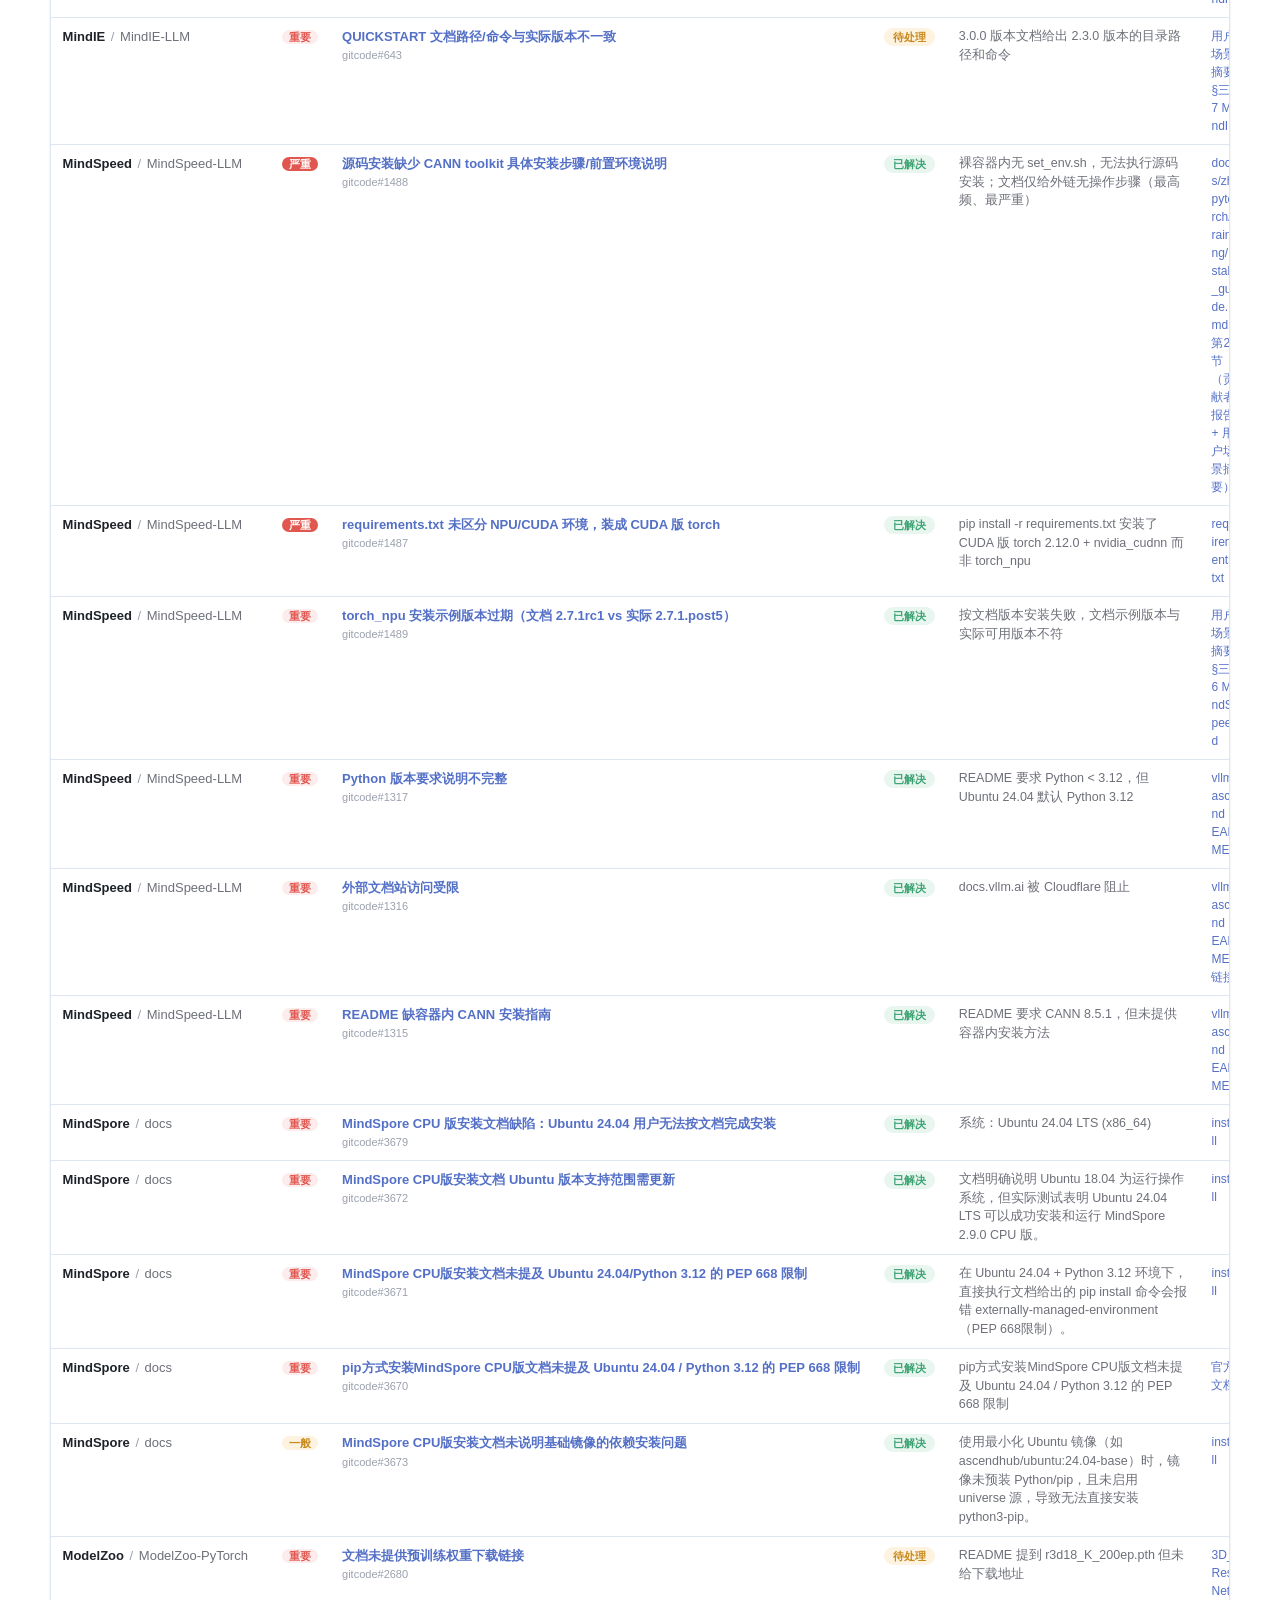
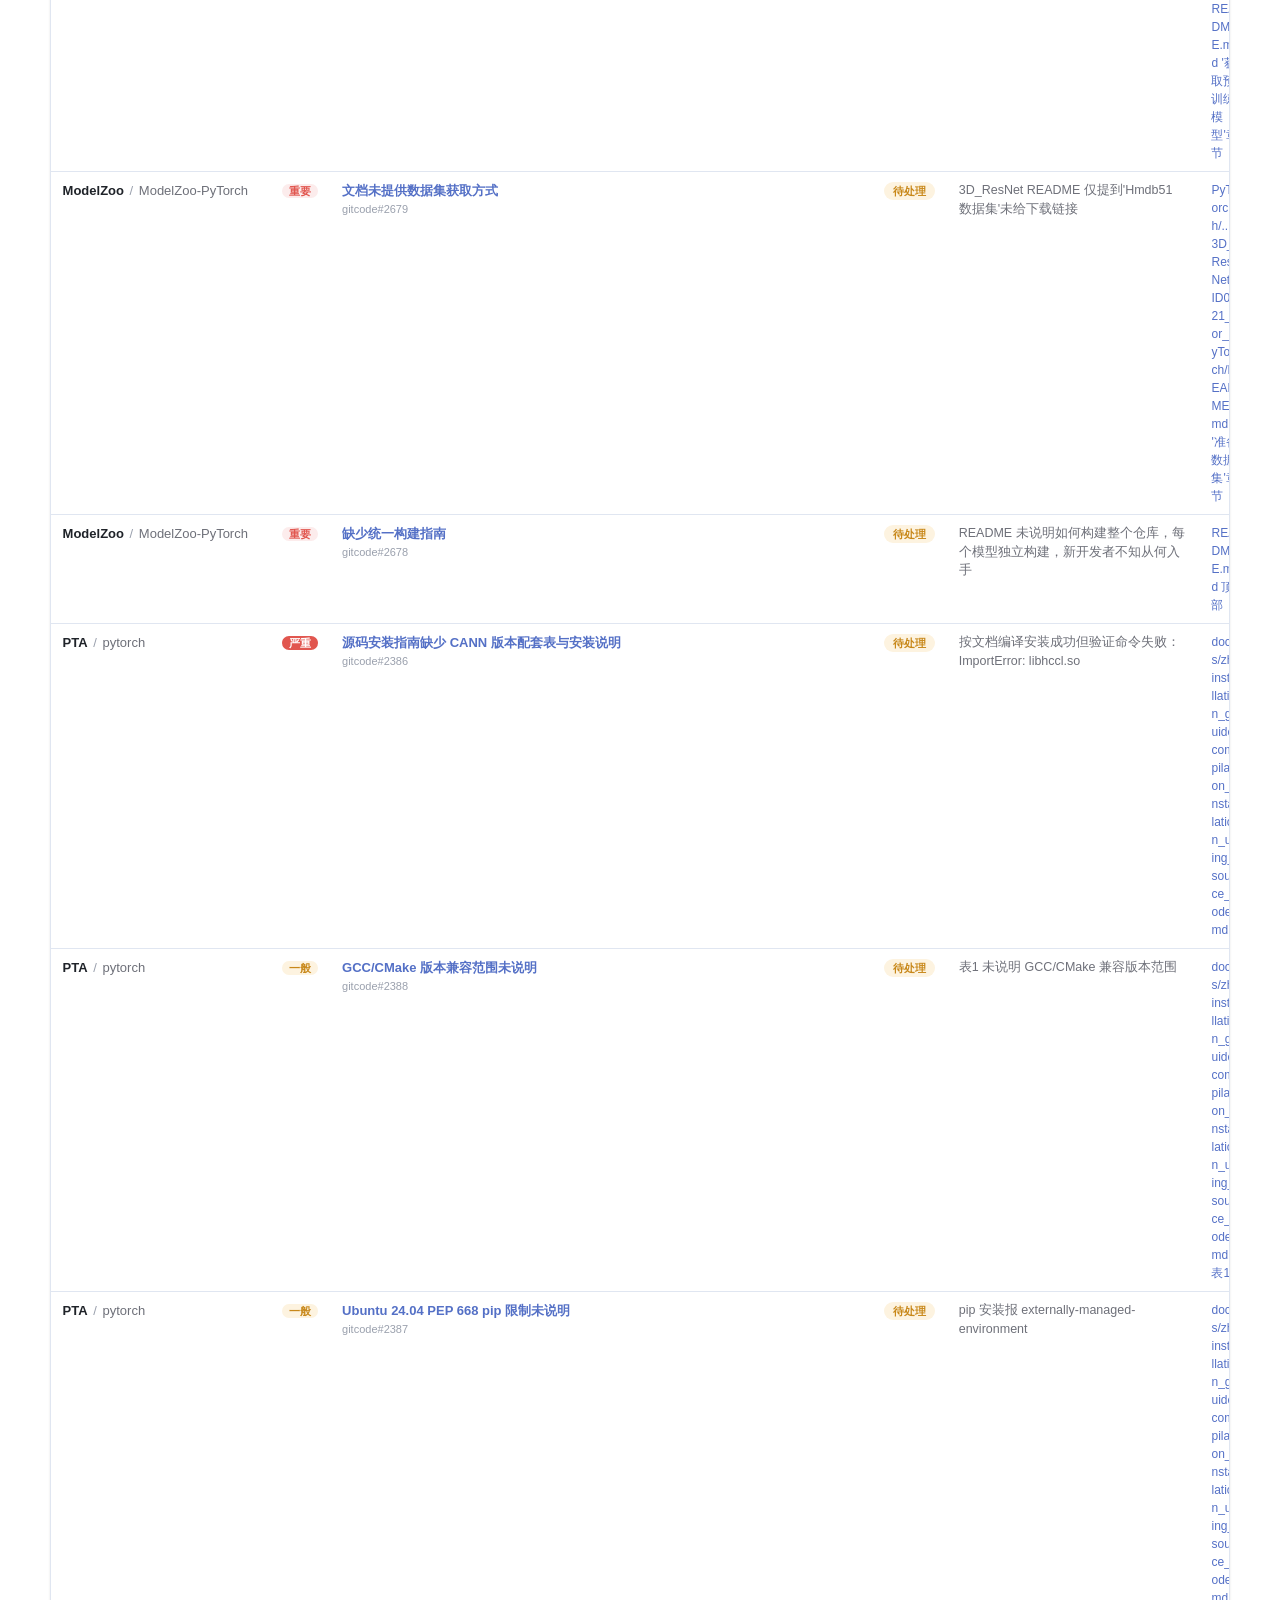
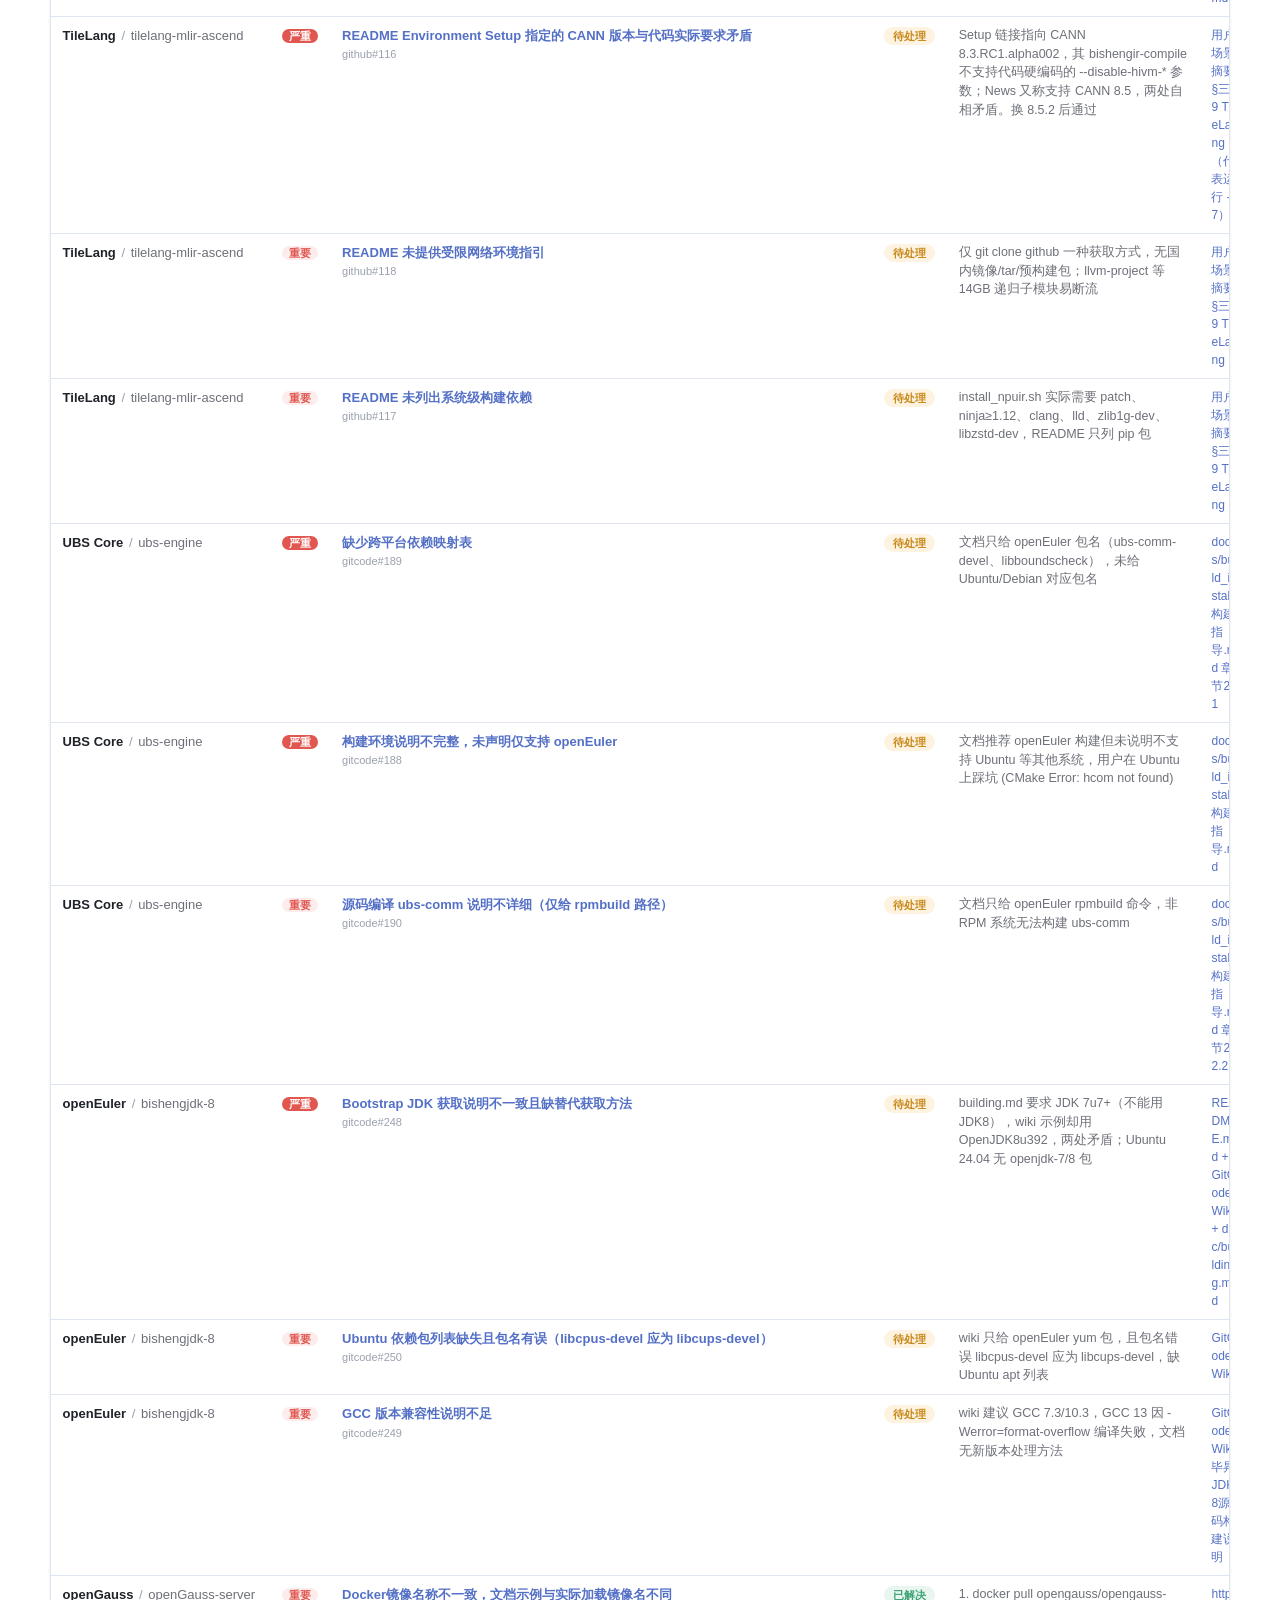
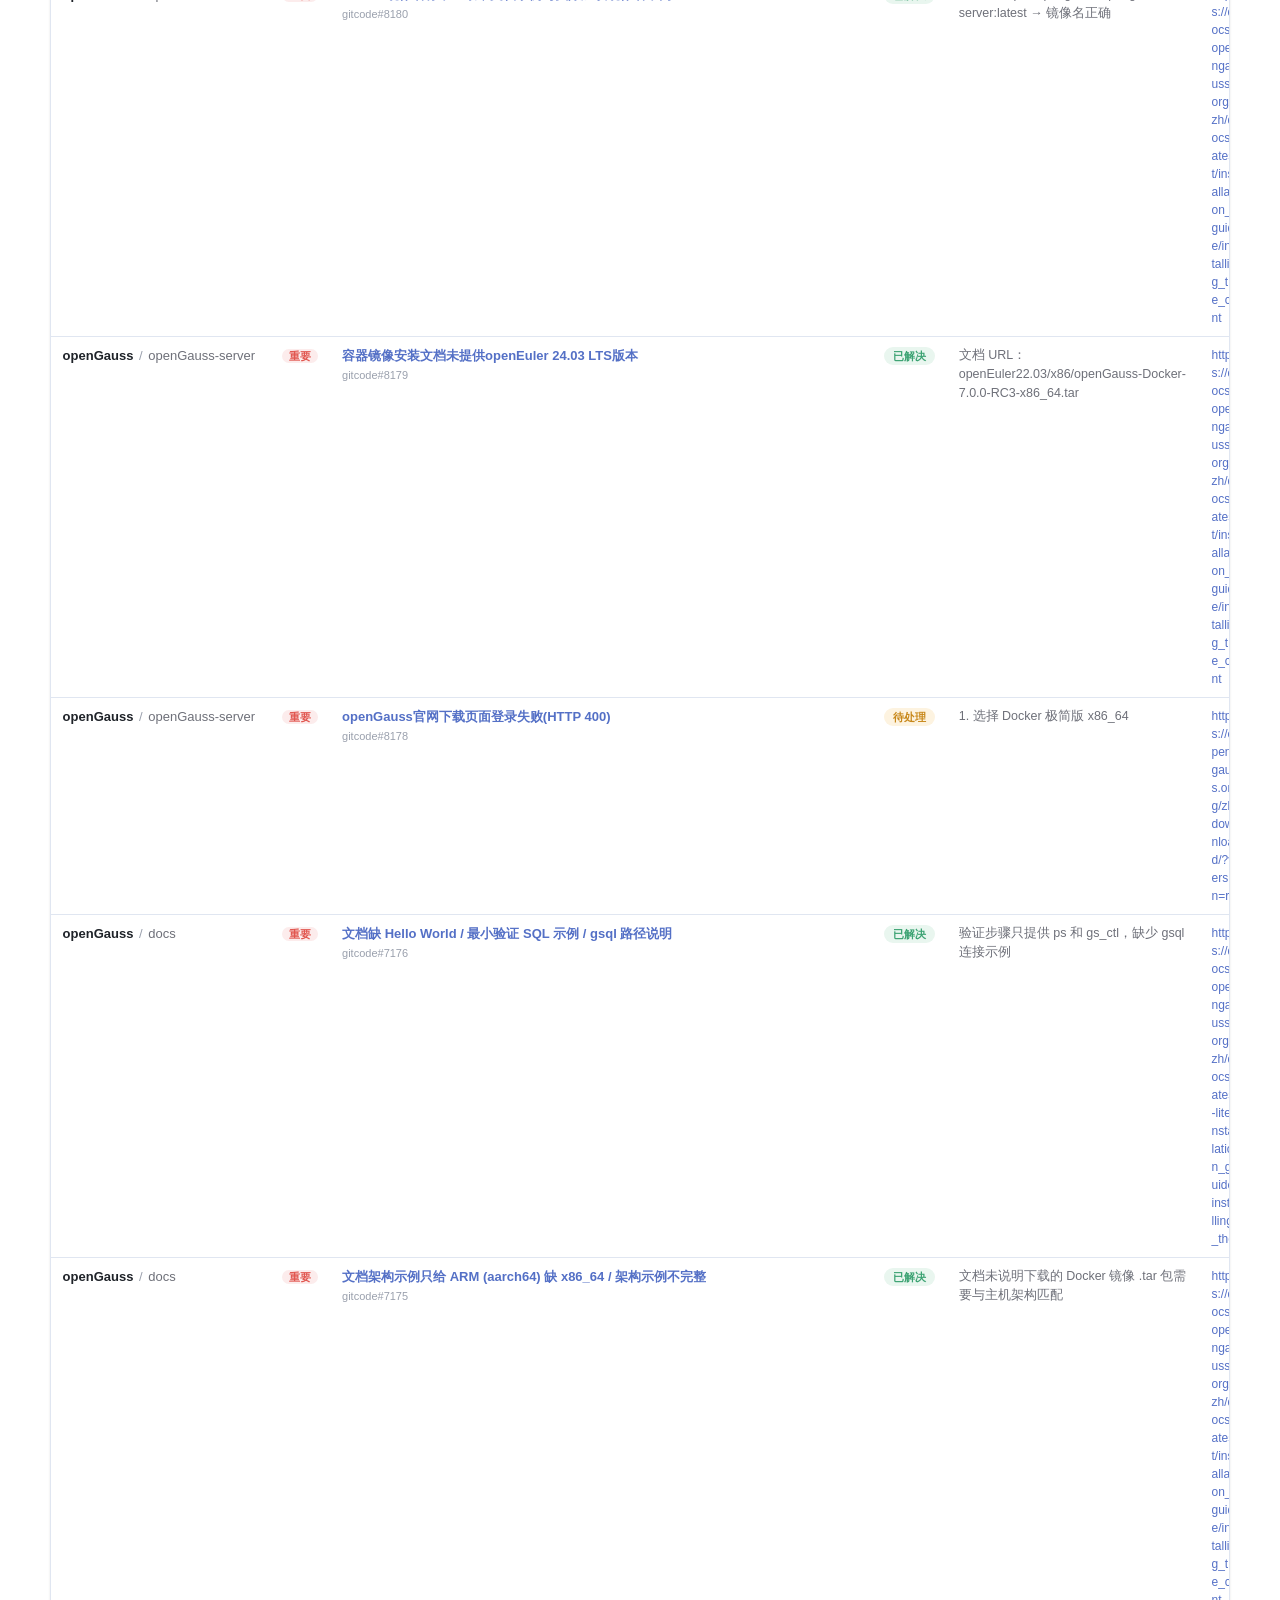
==== commit c8af7af2: "feat(report): 缺陷↔Issue 确定性关联（读 issue 正文 defectRefs）+ 兜底模糊匹配 - 提 issue 时正文写死「运行ID#缺陷序号」(defectRefs)，站" ====
--- a/index.html
+++ b/index.html
@@ -14,7 +14,7 @@
       }
     }(window.location));
   </script>
-  <link rel="stylesheet" href="./styles.css?v=20260708b" />
+  <link rel="stylesheet" href="./styles.css?v=20260708e" />
 </head>
 <body>
   <header class="site-header">
@@ -104,6 +104,6 @@
   </footer>
 
   <script src="./vendor/echarts.min.js"></script>
-  <script src="./app.js?v=20260708b"></script>
+  <script src="./app.js?v=20260708e"></script>
 </body>
 </html>
--- a/styles.css
+++ b/styles.css
@@ -360,3 +360,30 @@
 .tbtn { font-size: 11px; font-weight: 600; color: var(--text-dim); background: var(--bg-soft); border: 1px solid var(--border); border-radius: 6px; padding: 2px 9px; cursor: pointer; }
 .tbtn:hover { border-color: var(--accent); color: var(--accent); }
 .tbtn.active { background: var(--accent-soft); color: var(--accent); border-color: var(--accent); }
+/* 点击缺陷数 → 弹窗看缺陷明细 */
+.defect-n.clk { cursor: pointer; }
+.defect-n.clk:hover { text-decoration: underline; box-shadow: 0 0 0 2px var(--failed-bg); border-radius: 5px; }
+.modal-overlay { position: fixed; inset: 0; background: rgba(16,24,40,.5); display: flex; align-items: flex-start; justify-content: center; padding: 6vh 16px; z-index: 100; overflow: auto; }
+.modal-box { background: var(--bg); border-radius: 12px; box-shadow: var(--shadow-md); width: min(940px, 96vw); max-height: 88vh; display: flex; flex-direction: column; overflow: hidden; }
+.modal-head { display: flex; align-items: flex-start; justify-content: space-between; gap: 12px; padding: 15px 20px; border-bottom: 1px solid var(--border); }
+.modal-head h3 { margin: 0; font-size: 15px; display: flex; align-items: center; gap: 8px; }
+.modal-head h3 .ico { color: var(--failed); }
+.modal-sub { font-size: 12px; color: var(--text-dim); margin-top: 4px; }
+.modal-close { background: none; border: 0; font-size: 17px; color: var(--text-dim); cursor: pointer; line-height: 1; padding: 3px 7px; border-radius: 6px; }
+.modal-close:hover { background: var(--bg-soft); color: var(--text); }
+.modal-body { padding: 14px 20px; overflow: auto; }
+.modal-foot { padding: 11px 20px; border-top: 1px solid var(--border); text-align: right; }
+.modal-detail { color: var(--accent); text-decoration: none; font-size: 13px; font-weight: 600; }
+.modal-detail:hover { text-decoration: underline; }
+/* 缺陷 ↔ Issue 关联状态 */
+.ist { display: inline-block; font-size: 11px; font-weight: 600; padding: 1px 7px; border-radius: 999px; text-decoration: none; white-space: nowrap; }
+.ist.closed { color: var(--success); background: var(--success-bg); }
+.ist.open { color: var(--partial); background: var(--partial-bg); }
+.ist:hover { text-decoration: underline; }
+.ist-none { color: var(--text-faint); font-size: 12px; }
+.ci-panel { margin-top: 16px; padding-top: 14px; border-top: 1px dashed var(--border); }
+.ci-panel-h { font-size: 13px; font-weight: 600; color: var(--text-dim); margin-bottom: 8px; display: flex; align-items: center; gap: 7px; }
+.ci-panel-h .ico { color: var(--accent); }
+.ci-panel a { color: var(--accent); text-decoration: none; }
+.ci-panel a:hover { text-decoration: underline; }
+.ist-exact { color: var(--success); font-weight: 700; margin-left: 3px; }
